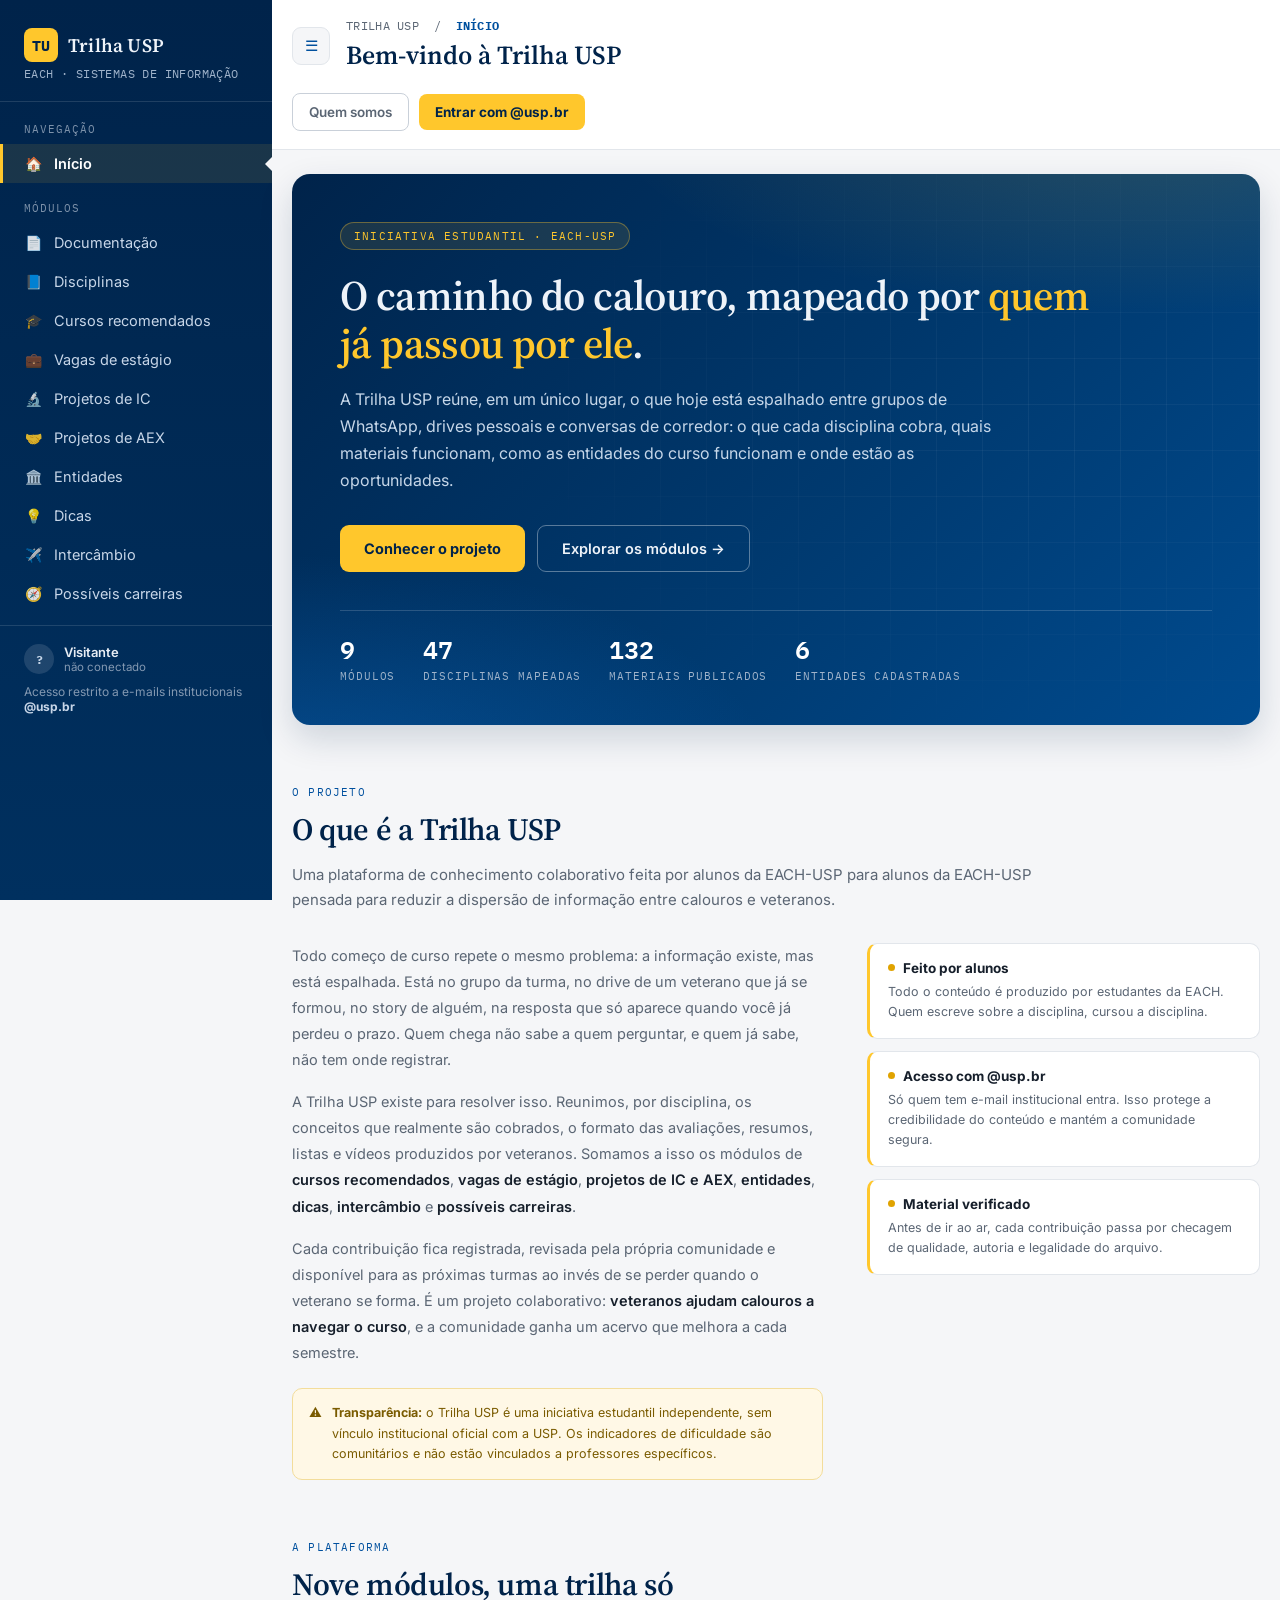
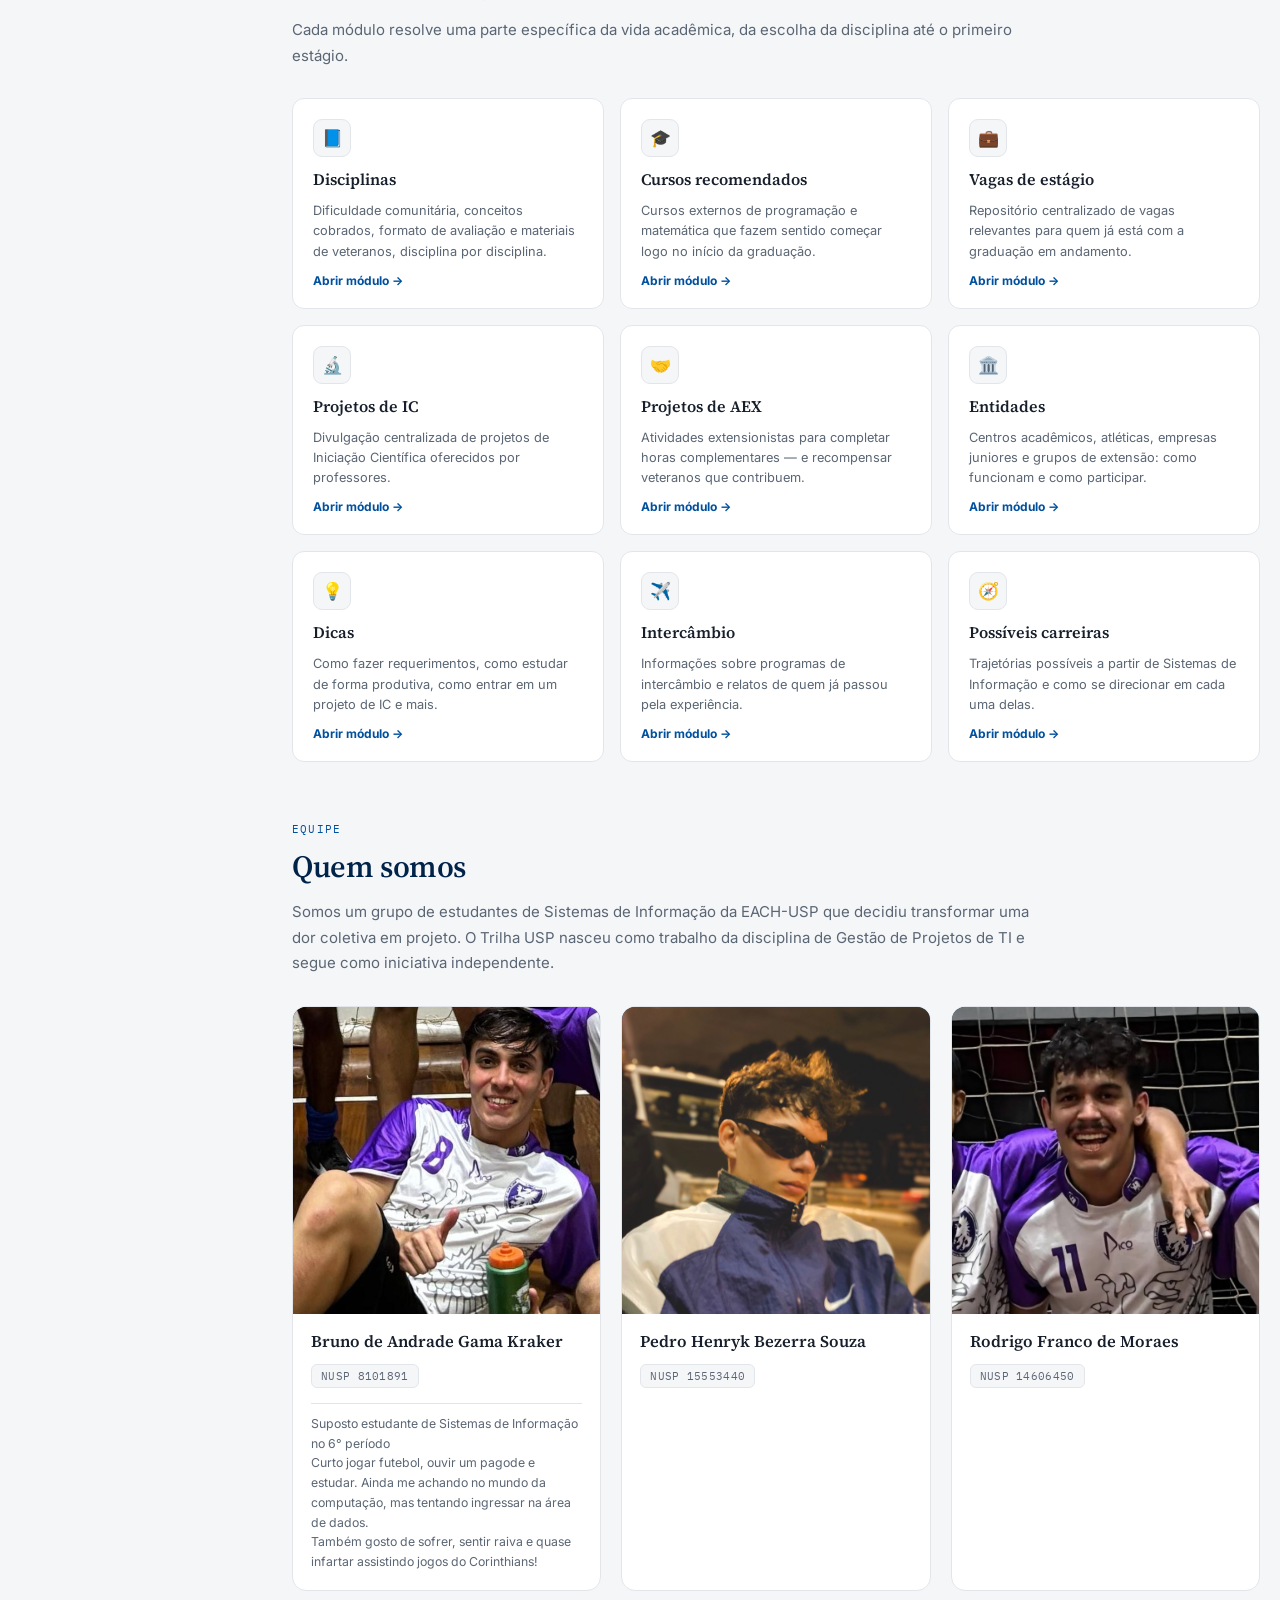
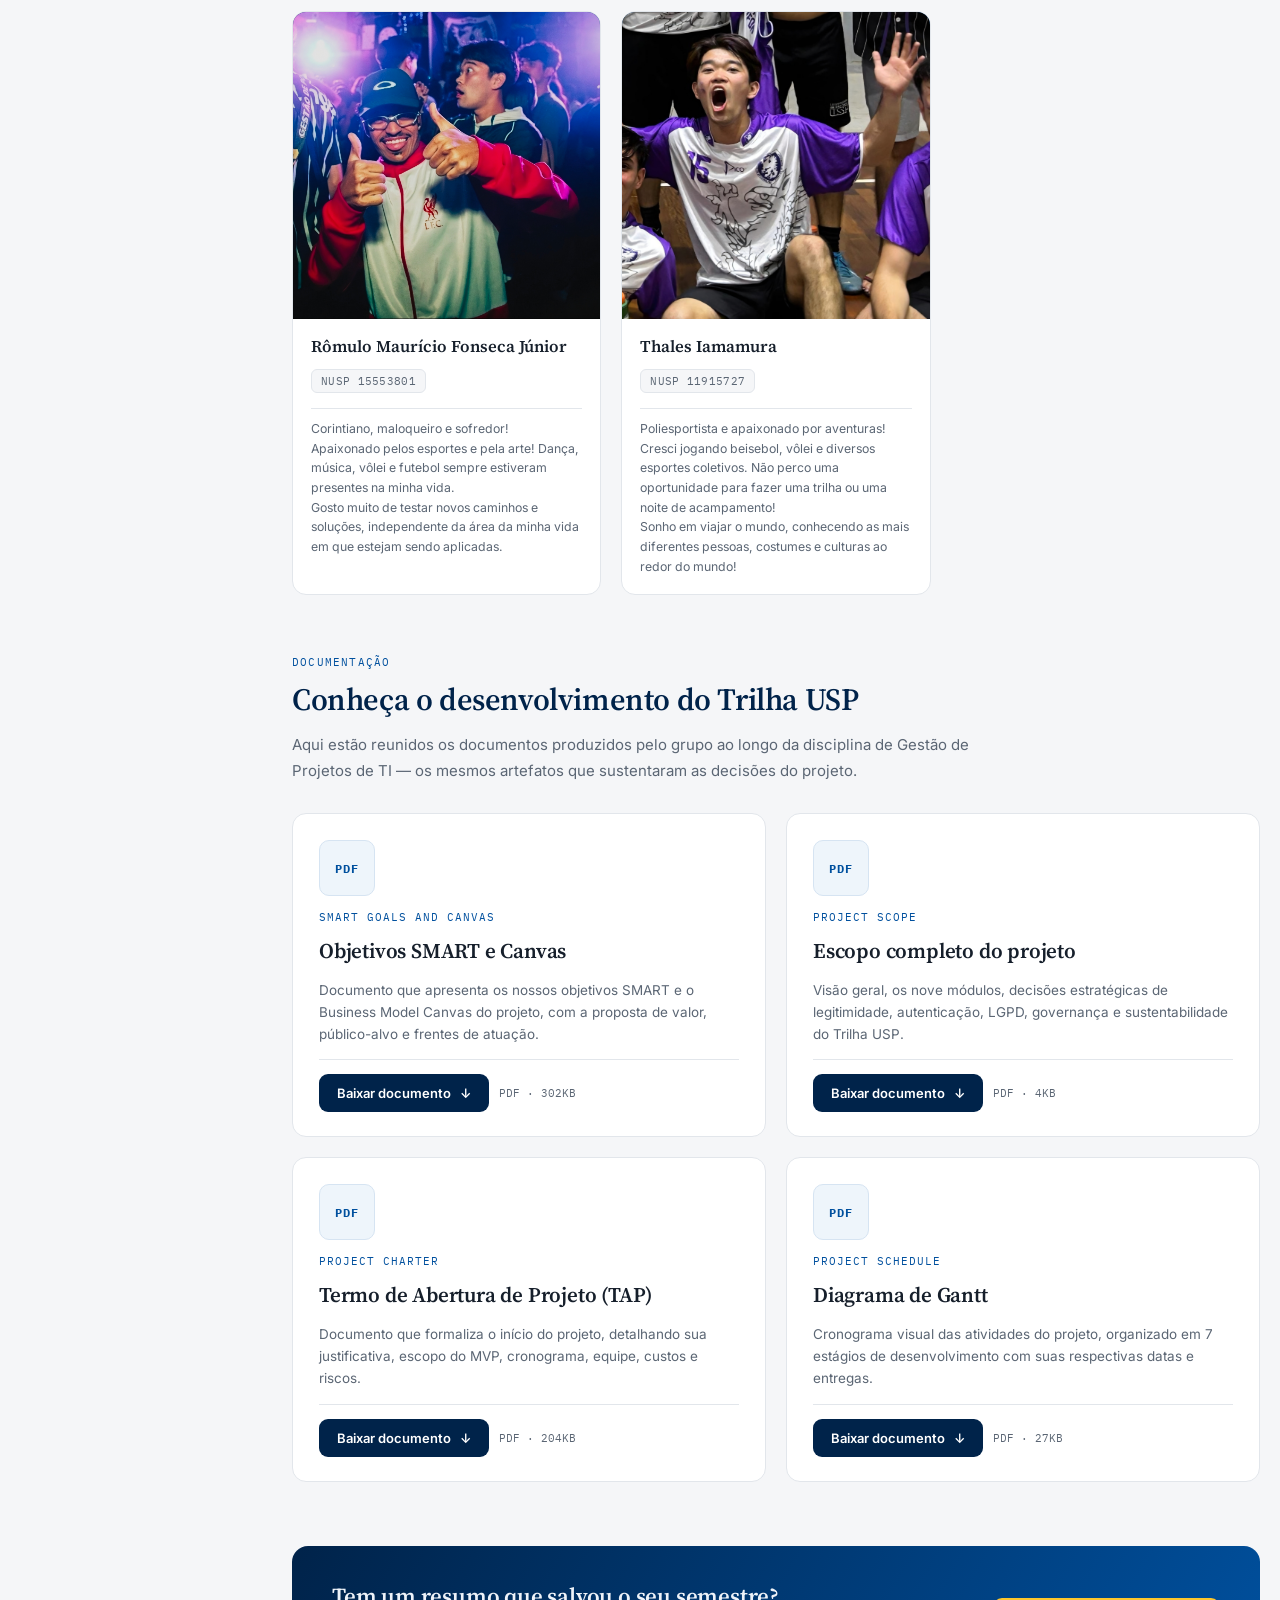
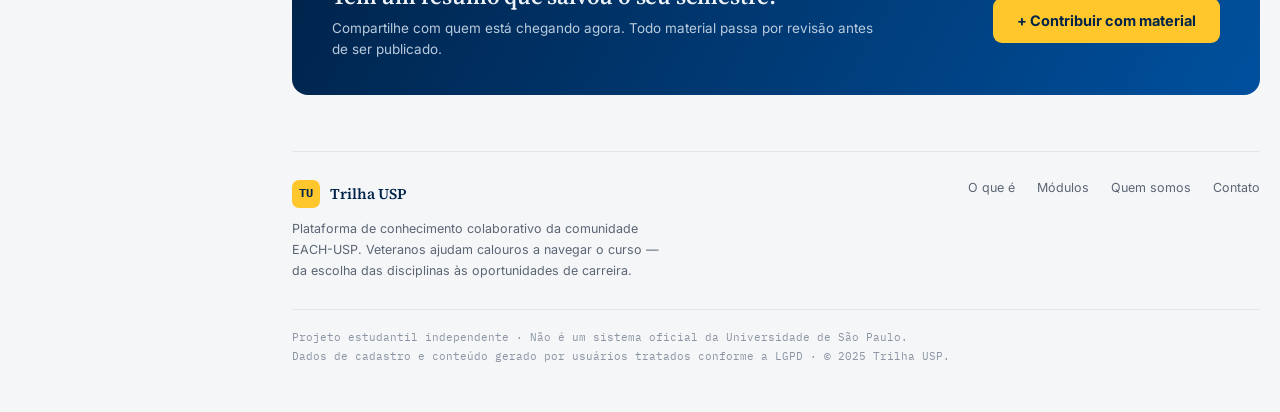
==== index.html @ 1023c1b7 "feat: adicionei minha bio (Bruno Kraker) no index.html" ====
<!DOCTYPE html>
<html lang="pt-BR">
<head>
<meta charset="UTF-8">
<meta name="viewport" content="width=device-width, initial-scale=1.0">
<title>Trilha USP — Início</title>
<link rel="preconnect" href="https://fonts.googleapis.com">
<link href="https://fonts.googleapis.com/css2?family=Source+Serif+4:opsz,wght@8..60,500;8..60,600;8..60,700&family=Inter:wght@400;500;600;700&family=IBM+Plex+Mono:wght@500;600&display=swap" rel="stylesheet">
<style>
  :root{
    --usp-blue-900:#00234a;
    --usp-blue-800:#00305f;
    --usp-blue-700:#00509e;
    --usp-blue-600:#0a6bc4;
    --usp-gold:#ffc72c;
    --usp-gold-deep:#e0a300;
    --paper:#f5f6f8;
    --card:#ffffff;
    --ink:#161f2b;
    --ink-soft:#5b6674;
    --line:#e2e6eb;
    --line-strong:#c9d0d9;
    --green:#1c8a5c;
    --red:#c14545;
  }
  *{box-sizing:border-box;}
  html{scroll-behavior:smooth;}
  html,body{margin:0;padding:0;}
  body{
    background:var(--paper);
    color:var(--ink);
    font-family:'Inter',sans-serif;
    display:flex;
    min-height:100vh;
    overflow-x: hidden;
  }
  a{color:inherit;text-decoration:none;}

  /* ---------- SIDEBAR ---------- */
  .sidebar{
    width:272px;
    flex-shrink:0;
    background:linear-gradient(180deg,var(--usp-blue-900) 0%, var(--usp-blue-800) 100%);
    color:#eef3f9;
    display:flex;
    flex-direction:column;
    position:sticky;
    top:0;
    height:100vh;
    transition: margin-left .3s cubic-bezier(.4,0,.2,1);
  }
  .sidebar-brand{
    padding:28px 24px 20px;
    border-bottom:1px solid rgba(255,255,255,0.12);
  }
  .sidebar-brand .mark{display:flex;align-items:center;gap:10px;}
  .sidebar-brand .mark-icon{
    width:34px;height:34px;border-radius:8px;
    background:var(--usp-gold);color:var(--usp-blue-900);
    display:flex;align-items:center;justify-content:center;
    font-family:'IBM Plex Mono',monospace;font-weight:700;font-size:15px;
  }
  .sidebar-brand h1{
    font-family:'Source Serif 4',serif;font-size:19px;font-weight:600;margin:0;letter-spacing:0.2px;
  }
  .sidebar-brand p{
    margin:4px 0 0;font-size:11.5px;color:#9fb3ca;
    font-family:'IBM Plex Mono',monospace;letter-spacing:0.4px;text-transform:uppercase;
  }
  .nav-group-label{
    font-family:'IBM Plex Mono',monospace;font-size:10.5px;letter-spacing:1px;
    text-transform:uppercase;color:#7d92aa;padding:20px 24px 8px;
  }
  nav.modules{padding-bottom:12px;}
  .nav-item{
    position:relative;display:flex;align-items:center;gap:12px;
    padding:11px 24px 11px 21px;font-size:14.5px;color:#c7d6e8;
    border-left:3px solid transparent;cursor:pointer;
    transition:background .15s ease, color .15s ease;
  }
  .nav-item:hover{background:rgba(255,255,255,0.06);color:#ffffff;}
  .nav-item .ic{width:18px;text-align:center;font-size:14px;opacity:0.85;}
  .nav-item.active{
    background:rgba(255,199,44,0.10);color:#ffffff;
    border-left:3px solid var(--usp-gold);font-weight:600;
  }
  .nav-item.active .ic{opacity:1;color:var(--usp-gold);}
  .nav-item.active::after{
    content:"";position:absolute;right:0;top:50%;transform:translateY(-50%);
    width:0;height:0;border-top:7px solid transparent;border-bottom:7px solid transparent;
    border-right:7px solid var(--paper);
  }
  .sidebar-footer{
    margin-top:auto;padding:18px 24px 22px;border-top:1px solid rgba(255,255,255,0.12);
    font-size:12px;color:#8298b1;
  }
  .sidebar-footer .user{display:flex;align-items:center;gap:10px;margin-bottom:10px;}
  .sidebar-footer .avatar{
    width:30px;height:30px;border-radius:50%;background:rgba(255,255,255,0.12);color:#c7d6e8;
    display:flex;align-items:center;justify-content:center;font-size:12px;font-weight:700;
    font-family:'IBM Plex Mono',monospace;
  }
  .sidebar-footer .name{color:#e7edf4;font-size:13px;font-weight:600;}
  .sidebar-footer .role{color:#8298b1;font-size:11.5px;}

  /* --- COMPORTAMENTO DA SIDEBAR RECOLHIDA (Desktop) --- */
  body.sidebar-collapsed .sidebar {
    margin-left: -272px;
  }

  /* ---------- MAIN ---------- */
  main{flex:1;min-width:0;display:flex;flex-direction:column;}

  .topbar{
    display:flex;align-items:center;justify-content:space-between;gap:20px;
    padding:22px 40px;background:var(--card);border-bottom:1px solid var(--line);
  }
  .topbar-title {
    display: flex;
    align-items: center;
    gap: 16px;
    min-width: 0;
  }
  
  /* Botão de Toggle do Menu */
  .sidebar-toggle {
    width: 38px;
    height: 38px;
    flex-shrink: 0;
    display: flex;
    align-items: center;
    justify-content: center;
    background: var(--paper);
    border: 1px solid var(--line);
    border-radius: 9px;
    color: var(--usp-blue-700);
    font-size: 15px;
    line-height: 1;
    cursor: pointer;
    font-family: 'Inter', sans-serif;
    transition: background .15s ease, border-color .15s ease, transform .1s ease;
  }
  .sidebar-toggle:hover {
    background: #eef5fb;
    border-color: var(--usp-blue-600);
  }
  .sidebar-toggle:active {
    transform: scale(0.94);
  }

  .crumb{font-family:'IBM Plex Mono',monospace;font-size:11.5px;color:var(--ink-soft);letter-spacing:0.3px;}
  .crumb b{color:var(--usp-blue-700);}
  .topbar h2{
    font-family:'Source Serif 4',serif;font-size:26px;margin:4px 0 0;font-weight:600;color:var(--usp-blue-900);
  }
  .topbar-actions{display:flex;gap:10px;align-items:center;flex-shrink:0;}
  .btn-gold{
    background:var(--usp-gold);color:var(--usp-blue-900);border:none;font-weight:700;
    font-size:13.5px;padding:10px 16px;border-radius:8px;cursor:pointer;white-space:nowrap;
    font-family:'Inter',sans-serif;
  }
  .btn-gold:hover{background:var(--usp-gold-deep);}
  .btn-ghost{
    background:transparent;color:var(--ink-soft);border:1px solid var(--line-strong);
    font-size:13.5px;font-weight:600;padding:10px 16px;border-radius:8px;cursor:pointer;white-space:nowrap;
  }
  .btn-ghost:hover{border-color:var(--usp-blue-600);color:var(--usp-blue-700);}

  .page{padding:32px 40px 0;}

  /* ---------- HERO ---------- */
  .hero{
    position:relative;
    overflow:hidden;
    border-radius:18px;
    padding:48px 48px 42px;
    color:#eef3f9;
    background:
      radial-gradient(820px 320px at 90% -15%, rgba(255,199,44,0.18), transparent 70%),
      radial-gradient(680px 360px at 2% 115%, rgba(10,107,196,0.50), transparent 70%),
      linear-gradient(135deg, var(--usp-blue-900) 0%, #003a70 58%, #004b8f 100%);
    box-shadow:0 14px 34px rgba(0,35,74,0.16);
  }
  .hero::after{
    content:"";position:absolute;inset:0;pointer-events:none;
    background-image:
      linear-gradient(rgba(255,255,255,0.05) 1px, transparent 1px),
      linear-gradient(90deg, rgba(255,255,255,0.05) 1px, transparent 1px);
    background-size:46px 46px;
    -webkit-mask-image:radial-gradient(720px 420px at 78% 45%, #000, transparent 78%);
    mask-image:radial-gradient(720px 420px at 78% 45%, #000, transparent 78%);
  }
  .hero > *{position:relative;z-index:1;}

  .hero-eyebrow{
    display:inline-flex;align-items:center;gap:8px;
    font-family:'IBM Plex Mono',monospace;font-size:10.5px;letter-spacing:1.2px;text-transform:uppercase;
    color:var(--usp-gold);background:rgba(255,199,44,0.10);
    border:1px solid rgba(255,199,44,0.35);
    padding:6px 13px;border-radius:999px;margin-bottom:22px;
  }
  .hero h1{
    font-family:'Source Serif 4',serif;font-size:42px;line-height:1.14;font-weight:600;
    margin:0 0 18px;max-width:780px;letter-spacing:-0.6px;
  }
  .hero h1 em{font-style:normal;color:var(--usp-gold);}
  .hero .lead{
    font-size:16px;line-height:1.7;color:#c6d7e9;max-width:660px;margin:0 0 30px;
  }
  .hero-actions{display:flex;gap:12px;flex-wrap:wrap;margin-bottom:38px;}
  .btn-gold-lg{
    background:var(--usp-gold);color:var(--usp-blue-900);border:none;font-weight:700;
    font-size:14.5px;padding:14px 24px;border-radius:9px;cursor:pointer;
    font-family:'Inter',sans-serif;display:inline-flex;align-items:center;gap:8px;
  }
  .btn-gold-lg:hover{background:var(--usp-gold-deep);}
  .btn-ghost-light{
    background:transparent;color:#eef3f9;border:1px solid rgba(255,255,255,0.35);
    font-size:14.5px;font-weight:600;padding:14px 24px;border-radius:9px;cursor:pointer;
    font-family:'Inter',sans-serif;display:inline-flex;align-items:center;gap:8px;
  }
  .btn-ghost-light:hover{background:rgba(255,255,255,0.08);border-color:rgba(255,255,255,0.6);}

  .hero-stats{
    display:flex;gap:48px;flex-wrap:wrap;
    padding-top:26px;border-top:1px solid rgba(255,255,255,0.16);
  }
  .stat .num{
    font-family:'IBM Plex Mono',monospace;font-size:25px;font-weight:600;color:#fff;line-height:1;
  }
  .stat .lbl{
    font-family:'IBM Plex Mono',monospace;font-size:10.5px;letter-spacing:0.9px;text-transform:uppercase;
    color:#9fb3ca;margin-top:7px;
  }

  /* ---------- SEÇÕES ---------- */
  .landing-section{padding:60px 0 0;}
  .section-head{max-width:740px;margin-bottom:30px;}
  .section-head .eyebrow{
    font-family:'IBM Plex Mono',monospace;font-size:11px;letter-spacing:1.2px;text-transform:uppercase;
    color:var(--usp-blue-700);margin-bottom:12px;
  }
  .section-head h2{
    font-family:'Source Serif 4',serif;font-size:31px;font-weight:600;color:var(--usp-blue-900);
    margin:0 0 14px;letter-spacing:-0.4px;line-height:1.2;
  }
  .section-head p{font-size:15px;line-height:1.7;color:var(--ink-soft);margin:0;}

  /* --- O QUE É --- */
  .about-grid{
    display:grid;grid-template-columns:1.35fr 1fr;gap:44px;align-items:start;
  }
  .about-text p{
    font-size:14.5px;line-height:1.8;color:var(--ink-soft);margin:0 0 16px;
  }
  .about-text p strong{color:var(--ink);font-weight:600;}
  .note-box{
    display:flex;gap:10px;
    background:#fff8e6;border:1px solid #f3dd9b;border-radius:10px;
    padding:14px 16px;font-size:12.5px;line-height:1.65;color:#7a5b00;margin-top:22px;
  }
  .note-box .ni{flex-shrink:0;}

  .principles{display:flex;flex-direction:column;gap:12px;}
  .principle{
    background:var(--card);border:1px solid var(--line);border-left:3px solid var(--usp-gold);
    border-radius:10px;padding:16px 18px;
  }
  .principle h4{
    margin:0 0 6px;font-size:13.5px;font-weight:700;color:var(--ink);
    display:flex;align-items:center;gap:8px;
  }
  .principle h4 .dot{
    width:7px;height:7px;border-radius:50%;background:var(--usp-gold-deep);flex-shrink:0;
  }
  .principle p{margin:0;font-size:12.5px;line-height:1.6;color:var(--ink-soft);}

  /* --- MÓDULOS --- */
  .module-grid{display:grid;grid-template-columns:repeat(3,1fr);gap:16px;}
  .module-card{
    background:var(--card);border:1px solid var(--line);border-radius:12px;
    padding:20px;display:flex;flex-direction:column;gap:11px;
    transition:box-shadow .15s ease, transform .15s ease, border-color .15s ease;
  }
  .module-card:hover{
    box-shadow:0 8px 22px rgba(0,35,74,0.09);
    transform:translateY(-2px);
    border-color:var(--usp-blue-600);
  }
  .module-ic{
    width:38px;height:38px;border-radius:9px;background:var(--paper);
    border:1px solid var(--line);
    display:flex;align-items:center;justify-content:center;font-size:17px;
  }
  .module-card h4{
    margin:0;font-family:'Source Serif 4',serif;font-size:16px;font-weight:600;color:var(--ink);
  }
  .module-card p{margin:0;font-size:12.8px;line-height:1.58;color:var(--ink-soft);flex:1;}
  .module-card .go{font-size:12px;font-weight:700;color:var(--usp-blue-700);}

  /* --- QUEM SOMOS --- */
  .team-grid{display:grid;grid-template-columns:repeat(3,1fr);gap:20px;}
  .member{
    background:var(--card);border:1px solid var(--line);border-radius:14px;overflow:hidden;
    display:flex;flex-direction:column;
    transition:box-shadow .15s ease, transform .15s ease;
  }
  .member:hover{box-shadow:0 10px 26px rgba(0,35,74,0.10);transform:translateY(-2px);}
  .member-photo{
    position:relative;aspect-ratio:1 / 1;
    background:linear-gradient(150deg,var(--usp-blue-800) 0%, var(--usp-blue-600) 100%);
    display:flex;align-items:center;justify-content:center;
  }
  .member-photo .initials{
    font-family:'IBM Plex Mono',monospace;font-size:30px;font-weight:700;
    color:rgba(255,255,255,0.55);letter-spacing:3px;
  }
  .member-photo img{
    position:absolute;inset:0;width:100%;height:100%;object-fit:cover;
  }
  .member-info{padding:16px 18px 18px;display:flex;flex-direction:column;gap:5px;}
  .member-info h4{
    margin:0;font-family:'Source Serif 4',serif;font-size:16.5px;font-weight:600;color:var(--ink);
  }
  .member-bio{
    margin: 10px 0 0;
    font-size: 12.3px;
    line-height: 1.6;
    color: var(--ink-soft);
    border-top: 1px solid var(--line);
    padding-top: 10px;
  }
  .member-nusp{
    align-self:flex-start;margin-top:6px;
    font-family:'IBM Plex Mono',monospace;font-size:10.5px;letter-spacing:0.3px;
    color:var(--ink-soft);background:var(--paper);
    border:1px solid var(--line);padding:4px 9px;border-radius:6px;
  }
  .team-foot{
    margin-top:22px;font-size:12.5px;line-height:1.7;color:var(--ink-soft);
    background:var(--card);border:1px solid var(--line);border-radius:10px;padding:16px 18px;
  }
  .team-foot strong{color:var(--ink);}

  /* --- CTA FINAL --- */
  .cta-band{
    margin-top:64px;
    background:linear-gradient(120deg,var(--usp-blue-900) 0%, var(--usp-blue-700) 100%);
    border-radius:16px;padding:34px 40px;
    display:flex;align-items:center;justify-content:space-between;gap:26px;flex-wrap:wrap;
    color:#eef3f9;
  }
  .cta-band h3{
    font-family:'Source Serif 4',serif;font-size:23px;font-weight:600;margin:0 0 6px;letter-spacing:-0.2px;
  }
  .cta-band p{margin:0;font-size:13.5px;color:#b9cbdd;line-height:1.6;max-width:560px;}

  /* --- FOOTER --- */
  .site-footer{
    margin-top:56px;border-top:1px solid var(--line);
    padding:28px 0 46px;
    display:flex;justify-content:space-between;align-items:flex-start;gap:28px;flex-wrap:wrap;
    font-size:12.5px;color:var(--ink-soft);
  }
  .site-footer .f-brand{display:flex;align-items:center;gap:10px;margin-bottom:10px;}
  .site-footer .f-mark{
    width:28px;height:28px;border-radius:7px;background:var(--usp-gold);color:var(--usp-blue-900);
    display:flex;align-items:center;justify-content:center;
    font-family:'IBM Plex Mono',monospace;font-weight:700;font-size:12px;
  }
  .site-footer .f-name{font-family:'Source Serif 4',serif;font-size:15px;font-weight:600;color:var(--usp-blue-900);}
  .site-footer .f-col{max-width:380px;line-height:1.7;}
  .site-footer .f-links{display:flex;gap:22px;flex-wrap:wrap;}
  .site-footer .f-links a:hover{color:var(--usp-blue-700);}
  .site-footer .f-legal{
    width:100%;padding-top:18px;border-top:1px solid var(--line);
    font-family:'IBM Plex Mono',monospace;font-size:11px;color:#8b95a3;line-height:1.7;
  }

  /* ---------- RESPONSIVO ---------- */
  @media (max-width:1180px){
    .about-grid{grid-template-columns:1fr;gap:32px;}
    .module-grid{grid-template-columns:repeat(2,1fr);}
  }
  @media (max-width:980px){
    .hero{padding:38px 32px 34px;}
    .hero h1{font-size:34px;}
    .team-grid{grid-template-columns:repeat(2,1fr);}
  }
    .sidebar-footer{margin-top:0;}
    .page{padding:24px 20px 0;}
    .topbar{padding:18px 20px;flex-wrap:wrap;}
    .topbar-actions{width:100%;}
    .hero-stats{gap:28px;}

    /* No mobile a sidebar vira um bloco no topo, então escondemos por completo com display:none */
    body.sidebar-collapsed .sidebar {
      margin-left: 0;
      display: none;
    }
  /* ---------- SEÇÃO DOCUMENTAÇÃO ---------- */
.doc-grid{
  display:grid;
  grid-template-columns:repeat(2,1fr);
  gap:20px;
}

.doc-card{
  background:var(--card);
  border:1px solid var(--line);
  border-radius:14px;
  padding:26px 26px 24px;
  display:flex;
  flex-direction:column;
  gap:14px;
  transition:box-shadow .15s ease, transform .15s ease, border-color .15s ease;
}
.doc-card:hover{
  box-shadow:0 10px 26px rgba(0,35,74,0.10);
  transform:translateY(-2px);
  border-color:var(--usp-blue-600);
}

.doc-badge{
  align-self:flex-start;
  display:flex;align-items:center;justify-content:center;
  min-width:56px;height:56px;
  padding:0 12px;
  border-radius:10px;
  background:#eef5fb;
  border:1px solid #d6e4f2;
  color:var(--usp-blue-700);
  font-family:'IBM Plex Mono',monospace;
  font-size:12px;font-weight:700;letter-spacing:1px;
}

.doc-cat{
  font-family:'IBM Plex Mono',monospace;
  font-size:10.5px;letter-spacing:1px;text-transform:uppercase;
  color:var(--usp-blue-700);
}

.doc-card h3{
  font-family:'Source Serif 4',serif;
  font-size:21px;font-weight:600;color:var(--ink);
  margin:0;line-height:1.25;letter-spacing:-0.2px;
}

.doc-card p{
  margin:0;font-size:13.5px;line-height:1.65;color:var(--ink-soft);
  flex:1;
}

.doc-actions{
  display:flex;align-items:center;gap:10px;
  padding-top:14px;border-top:1px solid var(--line);
  flex-wrap:wrap;
}

.btn-download{
  display:inline-flex;align-items:center;gap:9px;
  background:var(--usp-blue-900);color:#fff;
  font-family:'Inter',sans-serif;font-size:13px;font-weight:600;
  padding:11px 18px;border-radius:9px;border:none;cursor:pointer;
  text-decoration:none;
  transition:background .15s ease;
}
.btn-download:hover{background:var(--usp-blue-700);}
.btn-download .arrow{
  display:inline-block;
  transition:transform .2s ease;
}
.btn-download:hover .arrow{transform:translateY(2px);}

.doc-meta{
  font-family:'IBM Plex Mono',monospace;
  font-size:10.5px;color:var(--ink-soft);
}
@media (max-width:820px){
    body{flex-direction:column;}
    
    /* FIX: Mantém a topbar fixa para o botão sempre estar acessível */
    .topbar{
      position: sticky;
      top: 0;
      z-index: 1000;
      padding:18px 20px;
      flex-wrap:wrap;
    }
    
    /* FIX: A sidebar vira um menu overlay que desce abaixo da topbar */
    .sidebar{
      width:100%;
      height: calc(100vh - 75px);
      position: fixed;
      top: 75px; 
      left: 0;
      z-index: 999;
      margin-left: 0; /* Anula a margem negativa do desktop */
      overflow-y: auto; /* Permite scroll no próprio menu */
    }
    
    .sidebar-footer{margin-top:auto;}
    .page{padding:24px 20px 0;}
    .topbar-actions{width:100%;}
    .hero-stats{gap:28px;}
    .doc-grid{grid-template-columns:1fr;}

    body.sidebar-collapsed .sidebar {
      margin-left: 0;
      display: none;
    }
  }

  @media (max-width:620px){
    .module-grid{grid-template-columns:1fr;}
    .team-grid{grid-template-columns:1fr;}
    
    .hero{padding:30px 22px 28px;}
    .hero h1{font-size:29px;}
    
    /* FIX: Botões do hero empilhados e com largura total */
    .hero-actions{
      flex-direction: column;
      width: 100%;
    }
    .hero-actions a {
      justify-content: center;
      width: 100%;
    }
    
    /* FIX: Status do hero param de esmagar e formam um grid 2x2 */
    .hero-stats{
      display: grid;
      grid-template-columns: 1fr 1fr;
      gap: 20px;
      width: 100%;
    }
    
    /* FIX: Botões do topo empilhados para não estourarem a tela de 360px */
    .topbar-actions {
      display: flex;
      flex-direction: column;
      gap: 12px;
    }
    .topbar-actions .btn-ghost, 
    .topbar-actions .btn-gold {
      width: 100%;
      text-align: center;
    }

    /* FIX: CTA (bloco azul) empilhado, centralizado */
    .cta-band{
      padding:26px 22px;
      flex-direction: column;
      text-align: center;
      align-items: stretch;
    }
    .cta-band button {
      width: 100%;
      justify-content: center;
    }
    
    .section-head h2{font-size:26px;}
    
    /* FIX: Links e informações do Footer empilhados para leitura fácil */
    .site-footer {
      flex-direction: column;
      gap: 28px;
    }
    .site-footer .f-links {
      flex-direction: column;
      gap: 14px;
    }
  }
</style>
</head>
<body>

  <!-- ================= SIDEBAR ================= -->
  <aside class="sidebar">
<div class="sidebar-brand">
      <a href="index.html" class="mark">
        <div class="mark-icon">TU</div>
        <div><h1>Trilha USP</h1></div>
      </a>
      <p>EACH · Sistemas de Informação</p>
    </div>

    <div class="nav-group-label">Navegação</div>
    <nav class="modules">
      <a class="nav-item active" href="index.html"><span class="ic">🏠</span> Início</a>
    </nav>

    <div class="nav-group-label" style="padding-top:6px;">Módulos</div>
    <nav class="modules">
      <a class="nav-item" href="#documentacao"><span class="ic">📄</span> Documentação</a>
      <a class="nav-item" href="trilha_usp_mockup_disciplinas.html"><span class="ic">📘</span> Disciplinas</a>
      <a class="nav-item" href="#"><span class="ic">🎓</span> Cursos recomendados</a>
      <a class="nav-item" href="#"><span class="ic">💼</span> Vagas de estágio</a>
      <a class="nav-item" href="#"><span class="ic">🔬</span> Projetos de IC</a>
      <a class="nav-item" href="#"><span class="ic">🤝</span> Projetos de AEX</a>
      <a class="nav-item" href="trilha_usp_mockup_entidades.html"><span class="ic">🏛️</span> Entidades</a>
      <a class="nav-item" href="#"><span class="ic">💡</span> Dicas</a>
      <a class="nav-item" href="#"><span class="ic">✈️</span> Intercâmbio</a>
      <a class="nav-item" href="#"><span class="ic">🧭</span> Possíveis carreiras</a>
    </nav>

    <div class="sidebar-footer">
      <div class="user">
        <div class="avatar">?</div>
        <div>
          <div class="name">Visitante</div>
          <div class="role">não conectado</div>
        </div>
      </div>
      Acesso restrito a e-mails institucionais <b style="color:#c7d6e8;">@usp.br</b>
    </div>
  </aside>

  <!-- ================= MAIN ================= -->
  <main>

<div class="topbar">
  <div class="topbar-title">
    <button class="sidebar-toggle" id="sidebarToggle" type="button"
            aria-label="Recolher menu lateral" aria-expanded="true">☰</button>
    <div>
    <div class="crumb"><a href="index.html">TRILHA USP</a> &nbsp;/&nbsp; <b>INÍCIO</b></div>
      <h2>Bem-vindo à Trilha USP</h2>
    </div>
  </div>
  <div class="topbar-actions">
    <a class="btn-ghost" href="#quem-somos">Quem somos</a>
    <button class="btn-gold">Entrar com @usp.br</button>
  </div>
</div>

    <div class="page">

      <!-- ---------- HERO ---------- -->
      <section class="hero">
        <div class="hero-eyebrow">Iniciativa estudantil · EACH-USP</div>
        <h1>O caminho do calouro, mapeado por <em>quem já passou por ele</em>.</h1>
        <p class="lead">
          A Trilha USP reúne, em um único lugar, o que hoje está espalhado entre grupos de WhatsApp,
          drives pessoais e conversas de corredor: o que cada disciplina cobra, quais materiais
          funcionam, como as entidades do curso funcionam e onde estão as oportunidades.
        </p>
        <div class="hero-actions">
          <a class="btn-gold-lg" href="#o-que-e">Conhecer o projeto</a>
          <a class="btn-ghost-light" href="trilha_usp_mockup_disciplinas.html">Explorar os módulos →</a>
        </div>
        <div class="hero-stats">
          <div class="stat"><div class="num">9</div><div class="lbl">Módulos</div></div>
          <div class="stat"><div class="num">47</div><div class="lbl">Disciplinas mapeadas</div></div>
          <div class="stat"><div class="num">132</div><div class="lbl">Materiais publicados</div></div>
          <div class="stat"><div class="num">6</div><div class="lbl">Entidades cadastradas</div></div>
        </div>
      </section>

      <!-- ---------- O QUE É ---------- -->
      <section class="landing-section" id="o-que-e">
        <div class="section-head">
          <div class="eyebrow">O projeto</div>
          <h2>O que é a Trilha USP</h2>
          <p>
            Uma plataforma de conhecimento colaborativo feita por alunos da EACH-USP para alunos
            da EACH-USP pensada para reduzir a dispersão de informação entre calouros e veteranos.
          </p>
        </div>

        <div class="about-grid">
          <div class="about-text">
            <p>
              Todo começo de curso repete o mesmo problema: a informação existe, mas está espalhada.
              Está no grupo da turma, no drive de um veterano que já se formou, no story de alguém,
              na resposta que só aparece quando você já perdeu o prazo. Quem chega não sabe a quem
              perguntar, e quem já sabe, não tem onde registrar.
            </p>
            <p>
              A Trilha USP existe para resolver isso. Reunimos, por disciplina, os conceitos que
              realmente são cobrados, o formato das avaliações, resumos, listas e vídeos produzidos
              por veteranos. Somamos a isso os módulos de <strong>cursos recomendados</strong>,
              <strong>vagas de estágio</strong>, <strong>projetos de IC e AEX</strong>,
              <strong>entidades</strong>, <strong>dicas</strong>, <strong>intercâmbio</strong> e
              <strong>possíveis carreiras</strong>.
            </p>
            <p>
              Cada contribuição fica registrada, revisada pela própria comunidade e disponível para as
              próximas turmas ao invés de se perder quando o veterano se forma. É um projeto
              colaborativo: <strong>veteranos ajudam calouros a navegar o curso</strong>, e a
              comunidade ganha um acervo que melhora a cada semestre.
            </p>

            <div class="note-box">
              <span class="ni">⚠</span>
              <span>
                <strong>Transparência:</strong> o Trilha USP é uma iniciativa estudantil independente,
                sem vínculo institucional oficial com a USP. Os indicadores de dificuldade são
                comunitários e não estão vinculados a professores específicos.
              </span>
            </div>
          </div>

          <div class="principles">
            <div class="principle">
              <h4><span class="dot"></span> Feito por alunos</h4>
              <p>Todo o conteúdo é produzido por estudantes da EACH. Quem escreve sobre a disciplina, cursou a disciplina.</p>
            </div>
            <div class="principle">
              <h4><span class="dot"></span> Acesso com @usp.br</h4>
              <p>Só quem tem e-mail institucional entra. Isso protege a credibilidade do conteúdo e mantém a comunidade segura.</p>
            </div>
            <div class="principle">
              <h4><span class="dot"></span> Material verificado</h4>
              <p>Antes de ir ao ar, cada contribuição passa por checagem de qualidade, autoria e legalidade do arquivo.</p>
            </div>
          </div>
        </div>
      </section>

      <!-- ---------- MÓDULOS ---------- -->
      <section class="landing-section" id="modulos">
        <div class="section-head">
          <div class="eyebrow">A plataforma</div>
          <h2>Nove módulos, uma trilha só</h2>
          <p>Cada módulo resolve uma parte específica da vida acadêmica, da escolha da disciplina até o primeiro estágio.</p>
        </div>

        <div class="module-grid">

          <a class="module-card" href="trilha_usp_mockup_disciplinas.html">
            <div class="module-ic">📘</div>
            <h4>Disciplinas</h4>
            <p>Dificuldade comunitária, conceitos cobrados, formato de avaliação e materiais de veteranos, disciplina por disciplina.</p>
            <span class="go">Abrir módulo →</span>
          </a>

          <a class="module-card" href="#">
            <div class="module-ic">🎓</div>
            <h4>Cursos recomendados</h4>
            <p>Cursos externos de programação e matemática que fazem sentido começar logo no início da graduação.</p>
            <span class="go">Abrir módulo →</span>
          </a>

          <a class="module-card" href="#">
            <div class="module-ic">💼</div>
            <h4>Vagas de estágio</h4>
            <p>Repositório centralizado de vagas relevantes para quem já está com a graduação em andamento.</p>
            <span class="go">Abrir módulo →</span>
          </a>

          <a class="module-card" href="#">
            <div class="module-ic">🔬</div>
            <h4>Projetos de IC</h4>
            <p>Divulgação centralizada de projetos de Iniciação Científica oferecidos por professores.</p>
            <span class="go">Abrir módulo →</span>
          </a>

          <a class="module-card" href="#">
            <div class="module-ic">🤝</div>
            <h4>Projetos de AEX</h4>
            <p>Atividades extensionistas para completar horas complementares — e recompensar veteranos que contribuem.</p>
            <span class="go">Abrir módulo →</span>
          </a>

          <a class="module-card" href="trilha_usp_mockup_entidades.html">
            <div class="module-ic">🏛️</div>
            <h4>Entidades</h4>
            <p>Centros acadêmicos, atléticas, empresas juniores e grupos de extensão: como funcionam e como participar.</p>
            <span class="go">Abrir módulo →</span>
          </a>

          <a class="module-card" href="#">
            <div class="module-ic">💡</div>
            <h4>Dicas</h4>
            <p>Como fazer requerimentos, como estudar de forma produtiva, como entrar em um projeto de IC e mais.</p>
            <span class="go">Abrir módulo →</span>
          </a>

          <a class="module-card" href="#">
            <div class="module-ic">✈️</div>
            <h4>Intercâmbio</h4>
            <p>Informações sobre programas de intercâmbio e relatos de quem já passou pela experiência.</p>
            <span class="go">Abrir módulo →</span>
          </a>

          <a class="module-card" href="#">
            <div class="module-ic">🧭</div>
            <h4>Possíveis carreiras</h4>
            <p>Trajetórias possíveis a partir de Sistemas de Informação e como se direcionar em cada uma delas.</p>
            <span class="go">Abrir módulo →</span>
          </a>

        </div>
      </section>

      <!-- ---------- QUEM SOMOS ---------- -->
      <section class="landing-section" id="quem-somos">
        <div class="section-head">
          <div class="eyebrow">Equipe</div>
          <h2>Quem somos</h2>
          <p>
            Somos um grupo de estudantes de Sistemas de Informação da EACH-USP que decidiu transformar
            uma dor coletiva em projeto. O Trilha USP nasceu como trabalho da disciplina de Gestão de
            Projetos de TI e segue como iniciativa independente.
          </p>
        </div>

        <div class="team-grid">

          <!-- Foto: substituir o src por img/equipe/bruno.jpg -->
          <div class="member">
            <div class="member-photo">
              <span class="initials">BR</span>
              <img src="img/equipe/Bruno.jpg" alt="Foto de Bruno"
                   loading="lazy" onerror="this.remove()">
            </div>
            <div class="member-info">
              <h4>Bruno de Andrade Gama Kraker</h4>
              <span class="member-nusp">NUSP 8101891</span>
              <p class="member-bio">Suposto estudante de Sistemas de Informação no 6° período<br>
              Curto jogar futebol, ouvir um pagode e estudar. Ainda me achando no mundo da computação, mas tentando ingressar na área de dados.<br>
              Também gosto de sofrer, sentir raiva e quase infartar assistindo jogos do Corinthians!</p>
            </div>
          </div>

          <!-- Foto: substituir o src por img/equipe/Pedro.jpg -->
          <div class="member">
            <div class="member-photo">
              <span class="initials">AT</span>
              <img src="img/equipe/Pedro.jpg" alt="Foto de Pedro"
                   loading="lazy" onerror="this.remove()">
            </div>
            <div class="member-info">
              <h4>Pedro Henryk Bezerra Souza</h4>
              <span class="member-nusp">NUSP 15553440</span>
            </div>
          </div>

          <!-- Foto: substituir o src por img/equipe/Rodrigo.jpg -->
          <div class="member">
            <div class="member-photo">
              <span class="initials">DM</span>
              <img src="img/equipe/Rodrigo.jpg" alt="Foto de Rodrigo"
                   loading="lazy" onerror="this.remove()">
            </div>
            <div class="member-info">
              <h4>Rodrigo Franco de Moraes</h4>
              <span class="member-nusp">NUSP 14606450</span>
            </div>
          </div>

          <!-- Foto: substituir o src por img/equipe/Romulo.jpg -->
          <div class="member">
            <div class="member-photo">
              <span class="initials">CS</span>
              <img src="img/equipe/Romulo.jpg" alt="Foto de Romulo"
                   loading="lazy" onerror="this.remove()">
            </div>
            <div class="member-info">
              <h4>Rômulo Maurício Fonseca Júnior</h4>
              <span class="member-nusp">NUSP 15553801</span>
              <p class="member-bio">Corintiano, maloqueiro e sofredor!<br>
              Apaixonado pelos esportes e pela arte! Dança, música, vôlei e futebol sempre estiveram presentes na minha vida.<br>
              Gosto muito de testar novos caminhos e soluções, independente da área da minha vida em que estejam sendo aplicadas.</p>
            </div>
          </div>

          <!-- Foto: substituir o src por img/equipe/Thales.jpg -->
          <div class="member">
            <div class="member-photo">
              <span class="initials">PL</span>
              <img src="img/equipe/Thales.jpg" alt="Foto de Thales"
                   loading="lazy" onerror="this.remove()">
            </div>
            <div class="member-info">
              <h4>Thales Iamamura</h4>
              <span class="member-nusp">NUSP 11915727</span>
              <p class="member-bio">Poliesportista e apaixonado por aventuras!<br>
              Cresci jogando beisebol, vôlei e diversos esportes coletivos. Não perco uma oportunidade para fazer uma trilha ou uma noite de acampamento!<br>
              Sonho em viajar o mundo, conhecendo as mais diferentes pessoas, costumes e culturas ao redor do mundo!</p>
            </div>
          </div>

        </div>

      </section>

      <!-- ---------- DOCUMENTAÇÃO ---------- -->
<section class="landing-section" id="documentacao">
  <div class="section-head">
    <div class="eyebrow">Documentação</div>
    <h2>Conheça o desenvolvimento do Trilha USP</h2>
    <p>
      Aqui estão reunidos os documentos produzidos pelo grupo ao longo da disciplina de
      Gestão de Projetos de TI — os mesmos artefatos que sustentaram as decisões do projeto.
    </p>
  </div>

  <div class="doc-grid">

    <div class="doc-card">
      <div class="doc-badge">PDF</div>
      <div class="doc-cat">Smart goals and canvas</div>
      <h3>Objetivos SMART e Canvas</h3>
      <p>
        Documento que apresenta os nossos objetivos SMART e o Business Model Canvas
        do projeto, com a proposta de valor, público-alvo e frentes de atuação.
      </p>
      <div class="doc-actions">
        <a class="btn-download" href="docs/SMART_TrilhaUSP.pdf" download>
          Baixar documento <span class="arrow">↓</span>
        </a>
        <span class="doc-meta">PDF · 302KB</span>
      </div>
    </div>

    <div class="doc-card">
      <div class="doc-badge">PDF</div>
      <div class="doc-cat">Project scope</div>
      <h3>Escopo completo do projeto</h3>
      <p>
        Visão geral, os nove módulos, decisões estratégicas de legitimidade, autenticação,
        LGPD, governança e sustentabilidade do Trilha USP.
      </p>
      <div class="doc-actions">
        <a class="btn-download" href="docs/canvas_trilha_usp.pdf" download>
          Baixar documento <span class="arrow">↓</span>
        </a>
        <span class="doc-meta">PDF · 4KB</span>
      </div>
    </div>

    <div class="doc-card">
      <div class="doc-badge">PDF</div>
      <div class="doc-cat">Project charter</div>
      <h3>Termo de Abertura de Projeto (TAP)</h3>
      <p>
        Documento que formaliza o início do projeto, detalhando sua justificativa, escopo do MVP, cronograma, equipe, custos e riscos.
      </p>
      <div class="doc-actions">
        <a class="btn-download" href="docs/TAP_Trilha_USP.pdf" download>
          Baixar documento <span class="arrow">↓</span>
        </a>
        <span class="doc-meta">PDF · 204KB</span>
      </div>
    </div>

    <div class="doc-card">
      <div class="doc-badge">PDF</div>
      <div class="doc-cat">Project schedule</div>
      <h3>Diagrama de Gantt</h3>
      <p>
        Cronograma visual das atividades do projeto, organizado em 7 estágios de desenvolvimento com suas respectivas datas e entregas.
      </p>
      <div class="doc-actions">
        <a class="btn-download" href="docs/Gantt_Trilha_USP.pdf" download>
          Baixar documento <span class="arrow">↓</span>
        </a>
        <span class="doc-meta">PDF · 27KB</span>
      </div>
    </div>

  </div>
</section>

      <!-- ---------- CTA FINAL ---------- -->
      <section class="cta-band">
        <div>
          <h3>Tem um resumo que salvou o seu semestre?</h3>
          <p>Compartilhe com quem está chegando agora. Todo material passa por revisão antes de ser publicado.</p>
        </div>
        <button class="btn-gold-lg">+ Contribuir com material</button>
      </section>

      <!-- ---------- FOOTER ---------- -->
      <footer class="site-footer">
        <div class="f-col">
          <div class="f-brand">
            <div class="f-mark">TU</div>
            <div class="f-name">Trilha USP</div>
          </div>
          Plataforma de conhecimento colaborativo da comunidade EACH-USP. Veteranos ajudam calouros
          a navegar o curso — da escolha das disciplinas às oportunidades de carreira.
        </div>

        <div class="f-links">
          <a href="#o-que-e">O que é</a>
          <a href="#modulos">Módulos</a>
          <a href="#quem-somos">Quem somos</a>
          <a href="#">Contato</a>
        </div>

        <div class="f-legal">
          Projeto estudantil independente · Não é um sistema oficial da Universidade de São Paulo.<br>
          Dados de cadastro e conteúdo gerado por usuários tratados conforme a LGPD · © 2025 Trilha USP.
        </div>
      </footer>

    </div>
  </main>
<script>
(function(){
  var body   = document.body;
  var toggle = document.getElementById('sidebarToggle');
  var KEY    = 'trilha-sidebar';

  // Estado inicial: preferência salva ou aberto
  if(localStorage.getItem(KEY) === 'collapsed'){
    body.classList.add('sidebar-collapsed');
  }
  // Primeira visita em tela pequena: começa recolhida
  else if(!localStorage.getItem(KEY) && window.innerWidth <= 820){
    body.classList.add('sidebar-collapsed');
  }

  function sync(){
    var collapsed = body.classList.contains('sidebar-collapsed');
    toggle.setAttribute('aria-expanded', String(!collapsed));
    toggle.setAttribute('aria-label', collapsed ? 'Expandir menu lateral' : 'Recolher menu lateral');
  }
  sync();

  toggle.addEventListener('click', function(){
    body.classList.toggle('sidebar-collapsed');
    localStorage.setItem(KEY, body.classList.contains('sidebar-collapsed') ? 'collapsed' : 'open');
    sync();
  });
})();
</script>
</body>
</html>
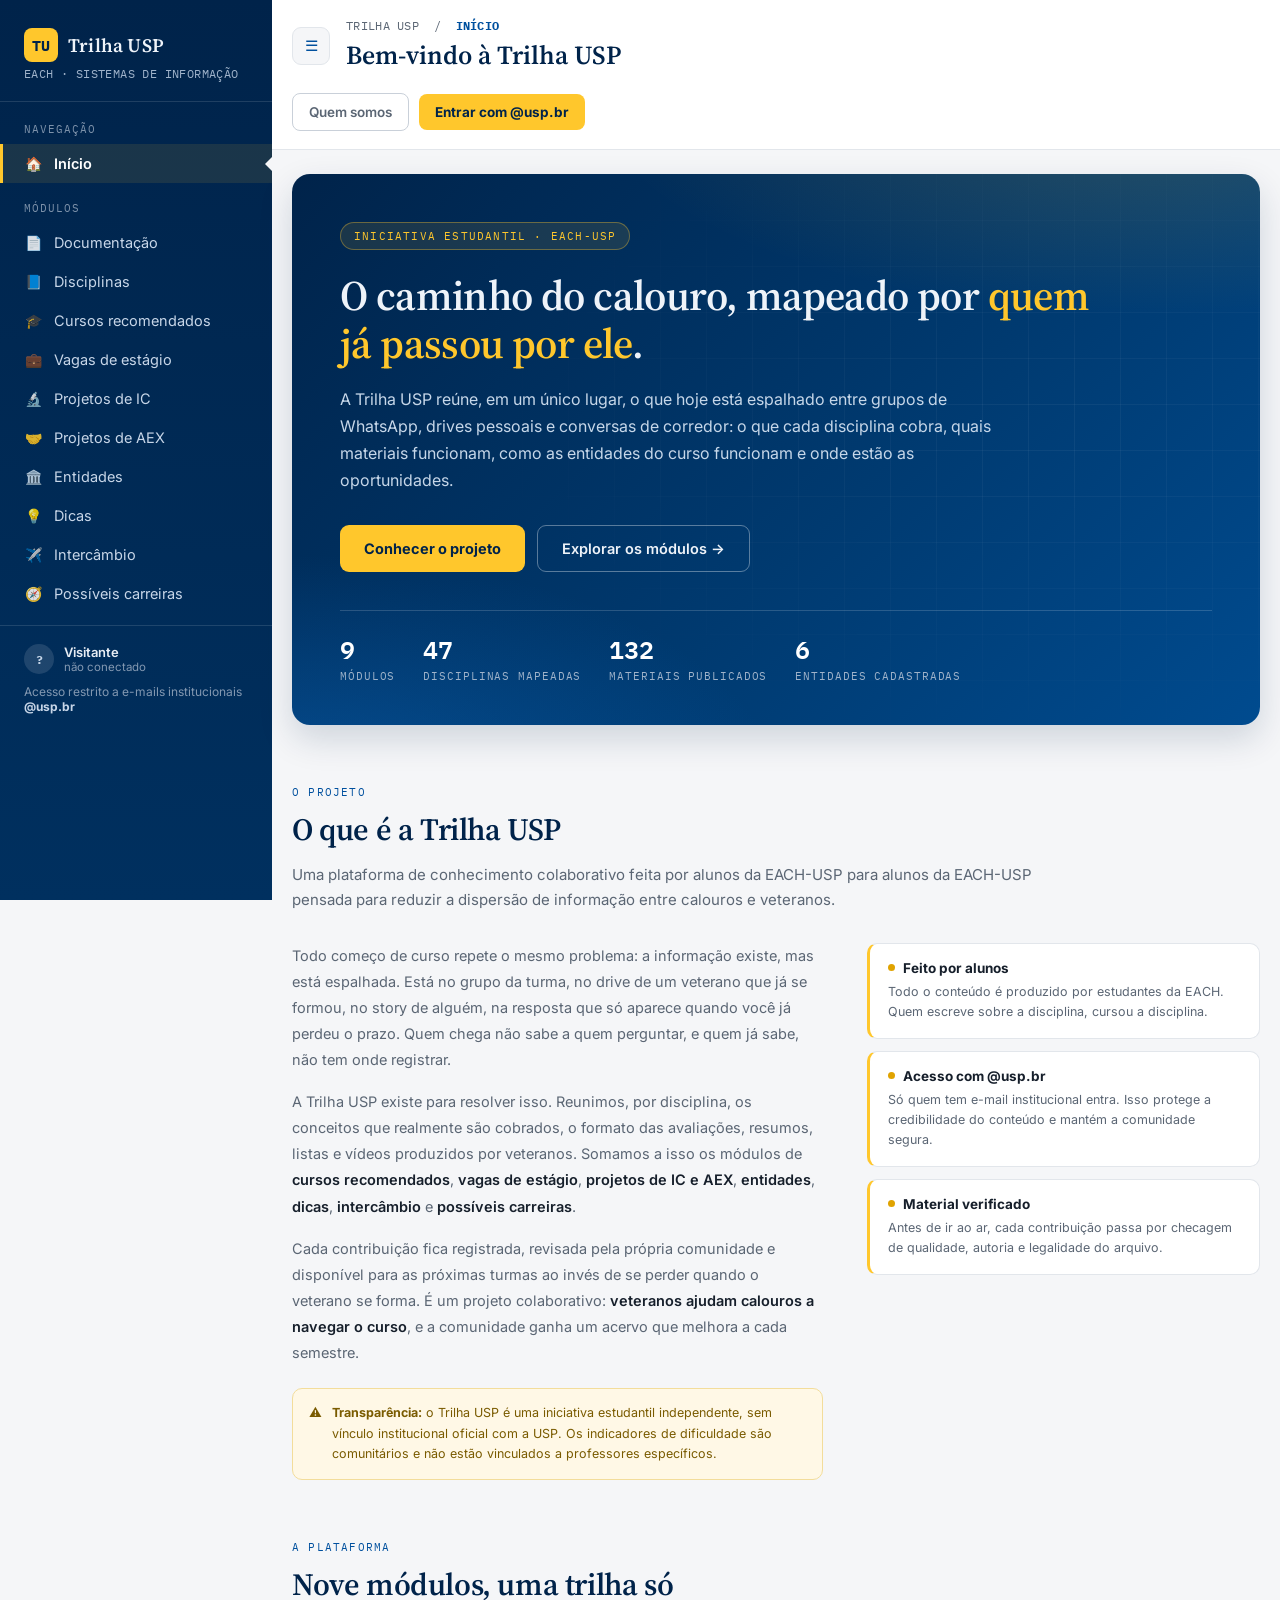
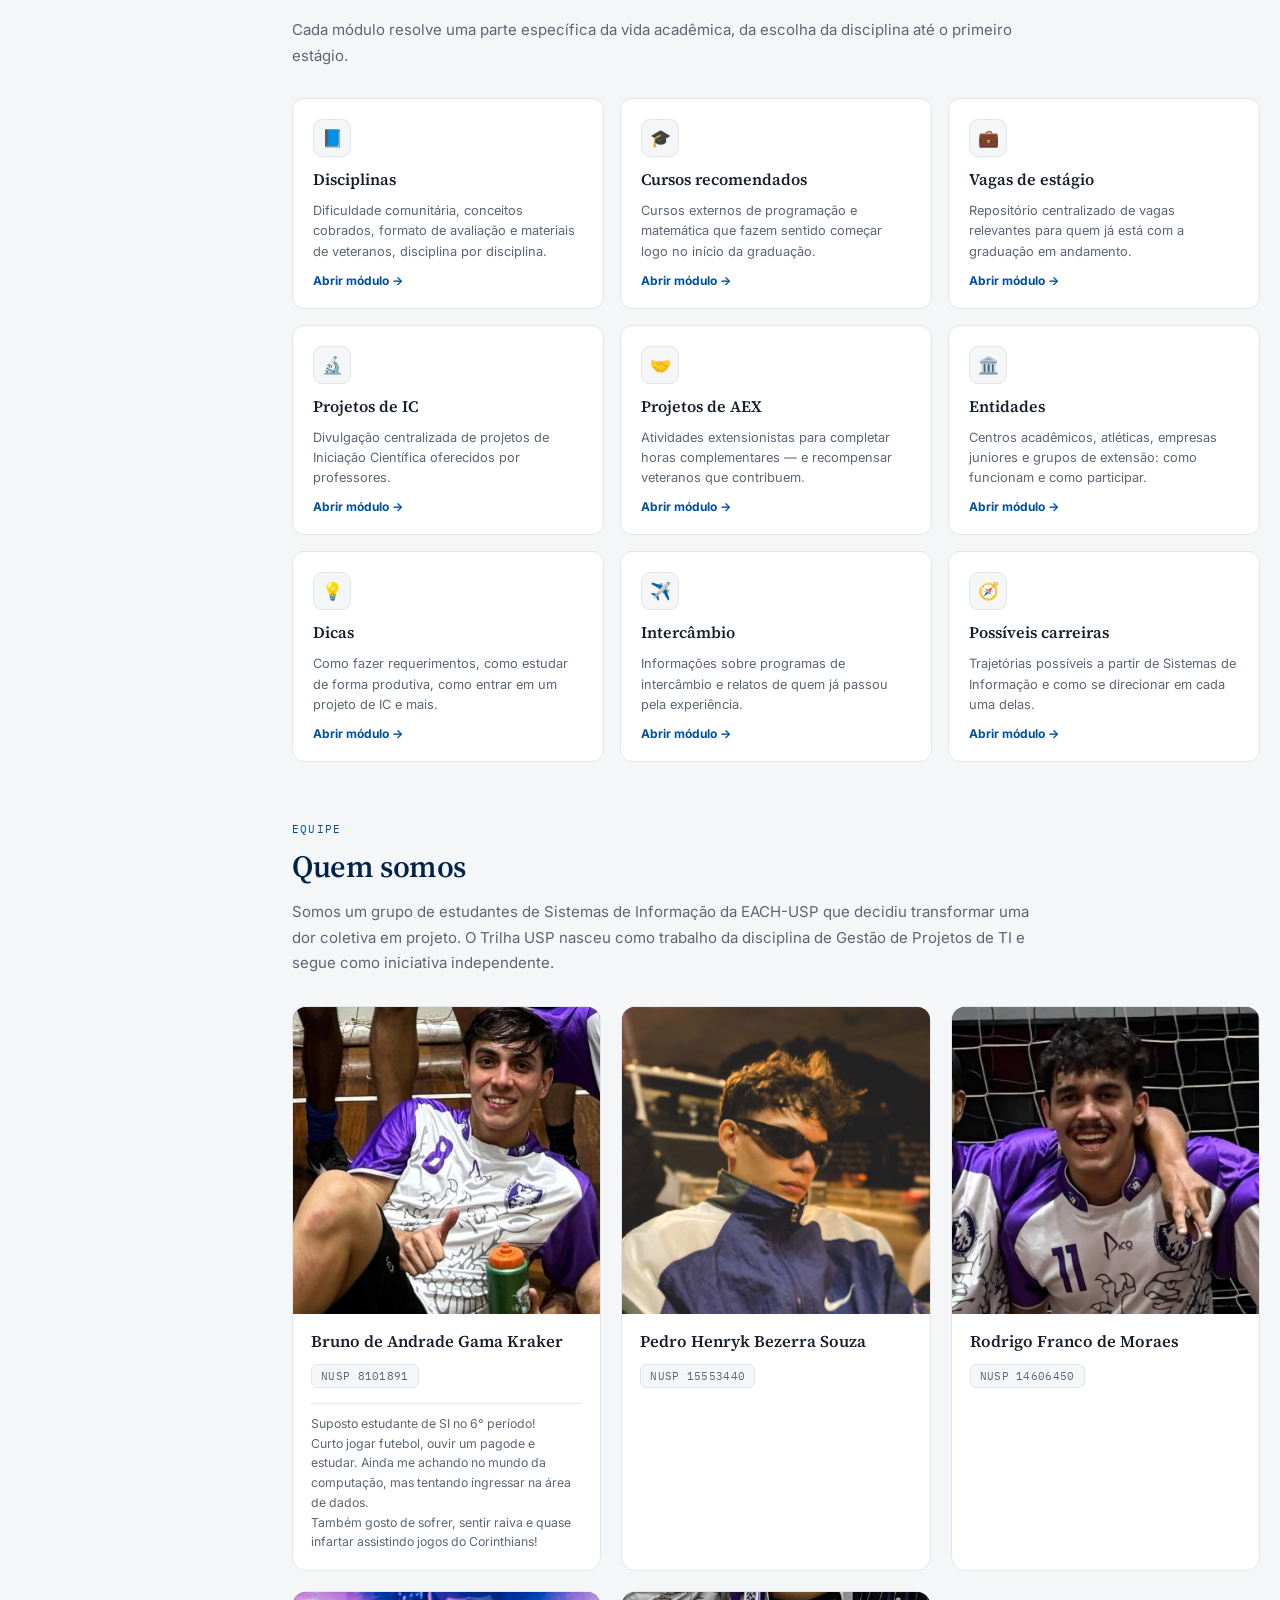
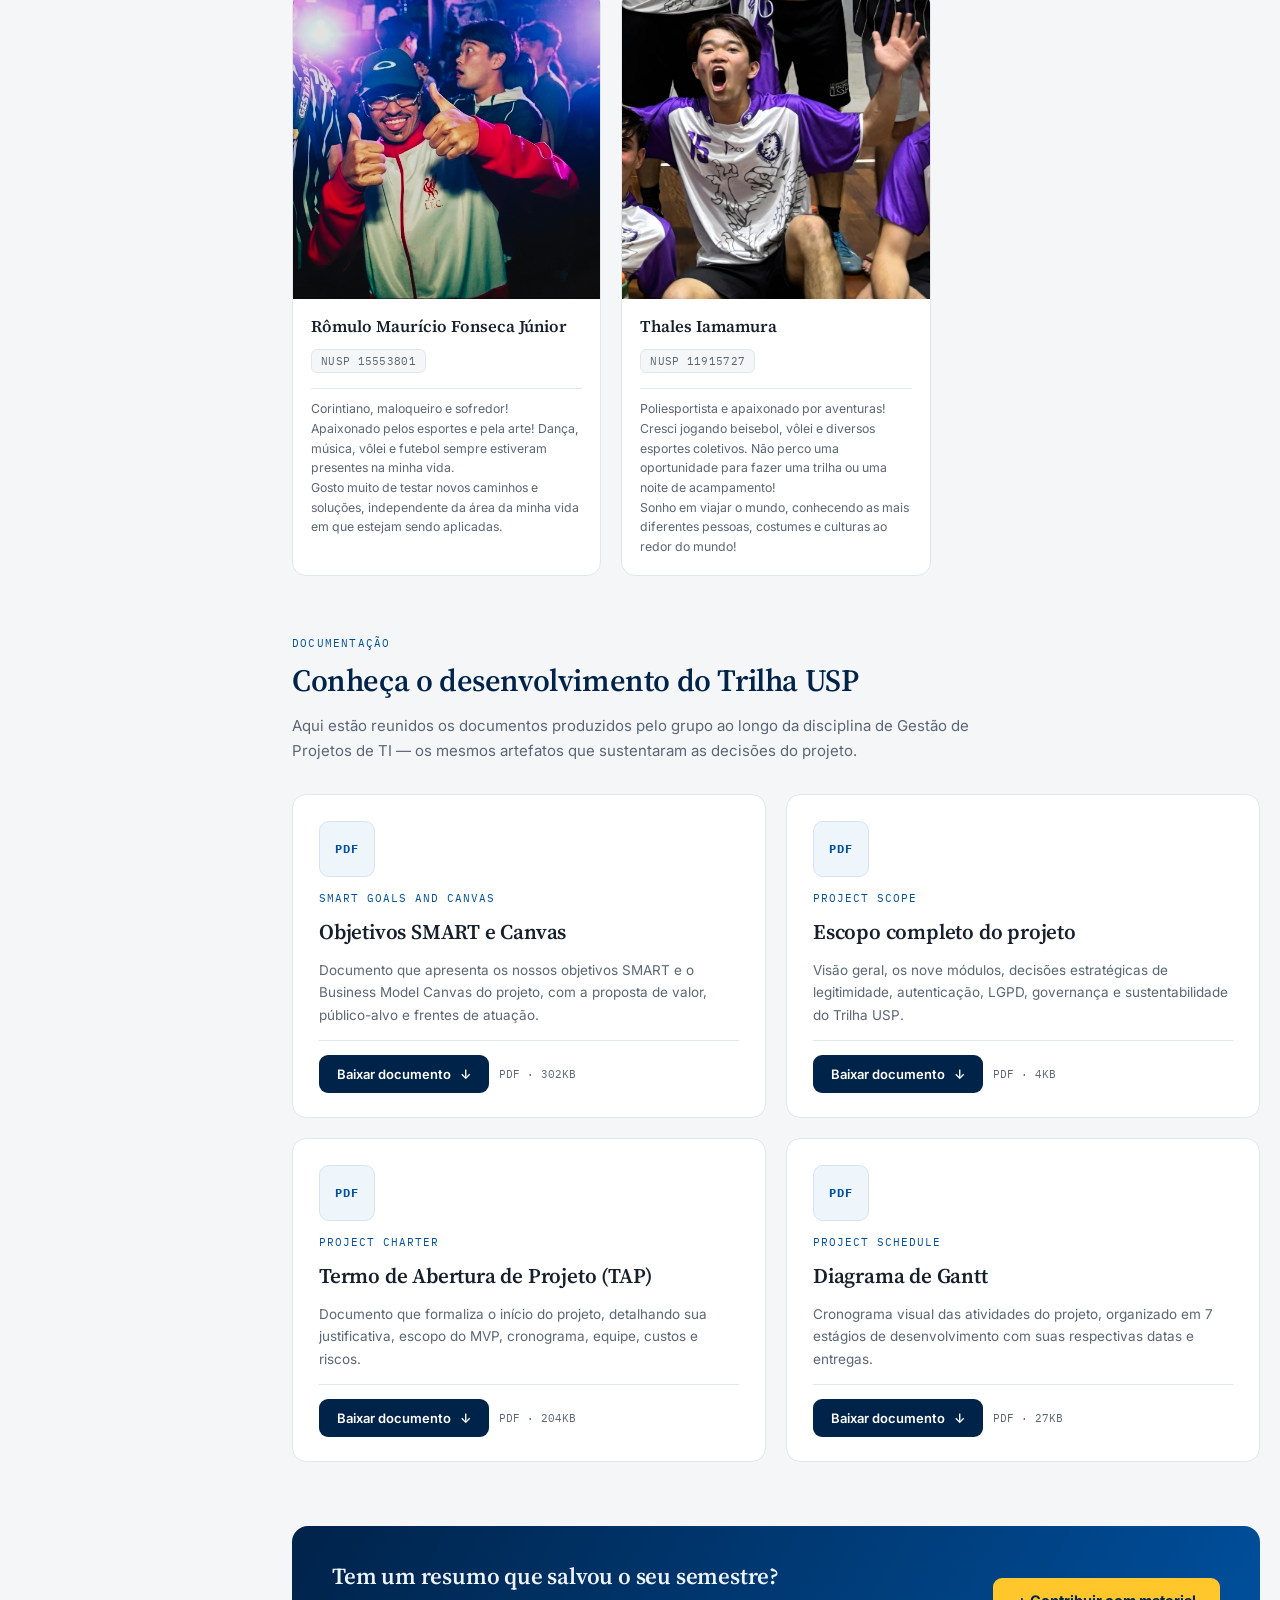
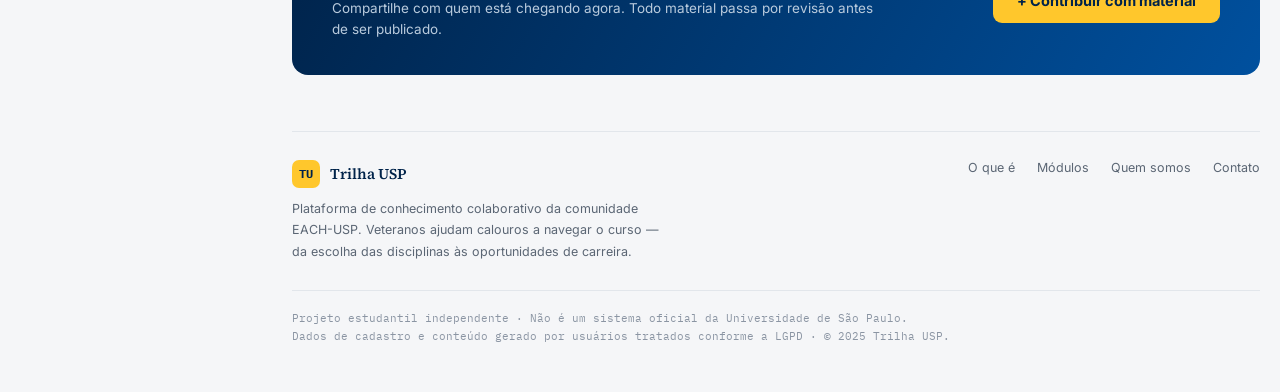
==== commit 38d69e83: "update: atualização do meu texto da bio" ====
--- a/index.html
+++ b/index.html
@@ -820,7 +820,7 @@
             <div class="member-info">
               <h4>Bruno de Andrade Gama Kraker</h4>
               <span class="member-nusp">NUSP 8101891</span>
-              <p class="member-bio">Suposto estudante de Sistemas de Informação no 6° período<br>
+              <p class="member-bio">Suposto estudante de SI no 6° período!<br>
               Curto jogar futebol, ouvir um pagode e estudar. Ainda me achando no mundo da computação, mas tentando ingressar na área de dados.<br>
               Também gosto de sofrer, sentir raiva e quase infartar assistindo jogos do Corinthians!</p>
             </div>
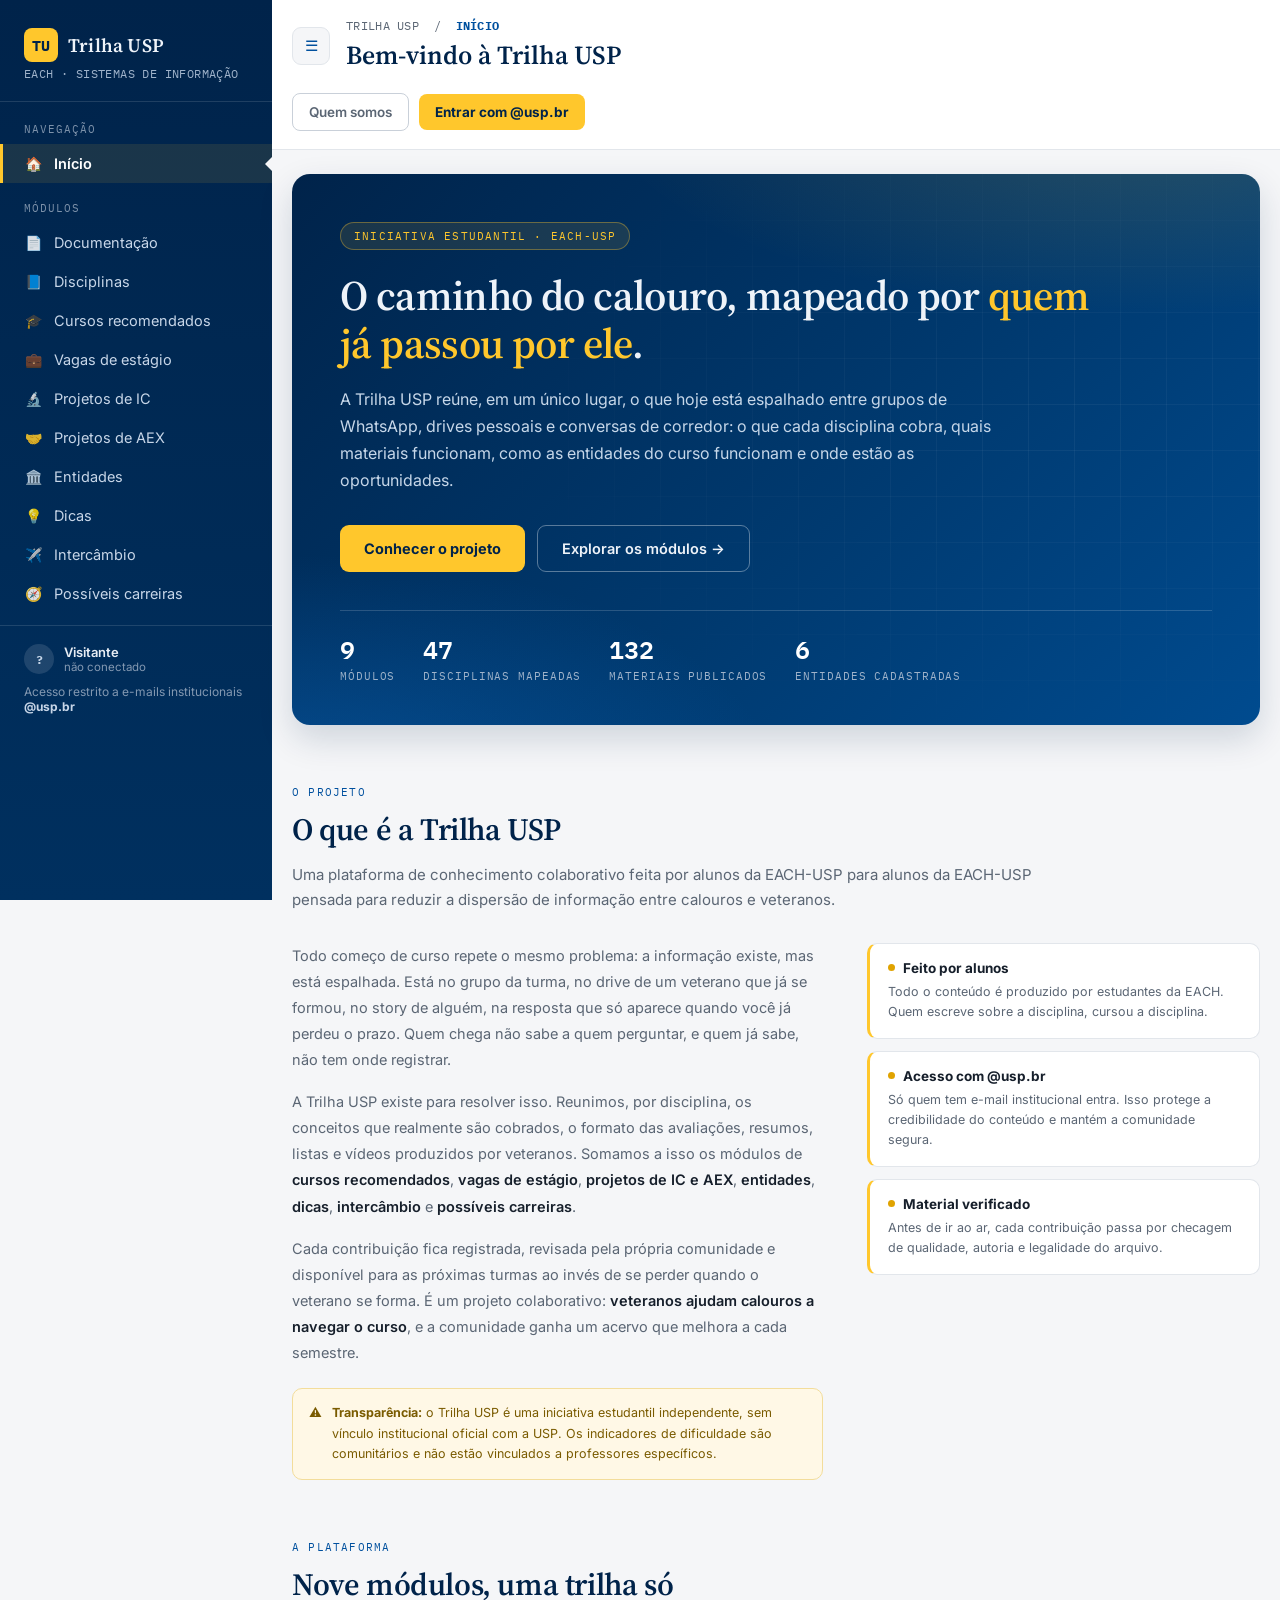
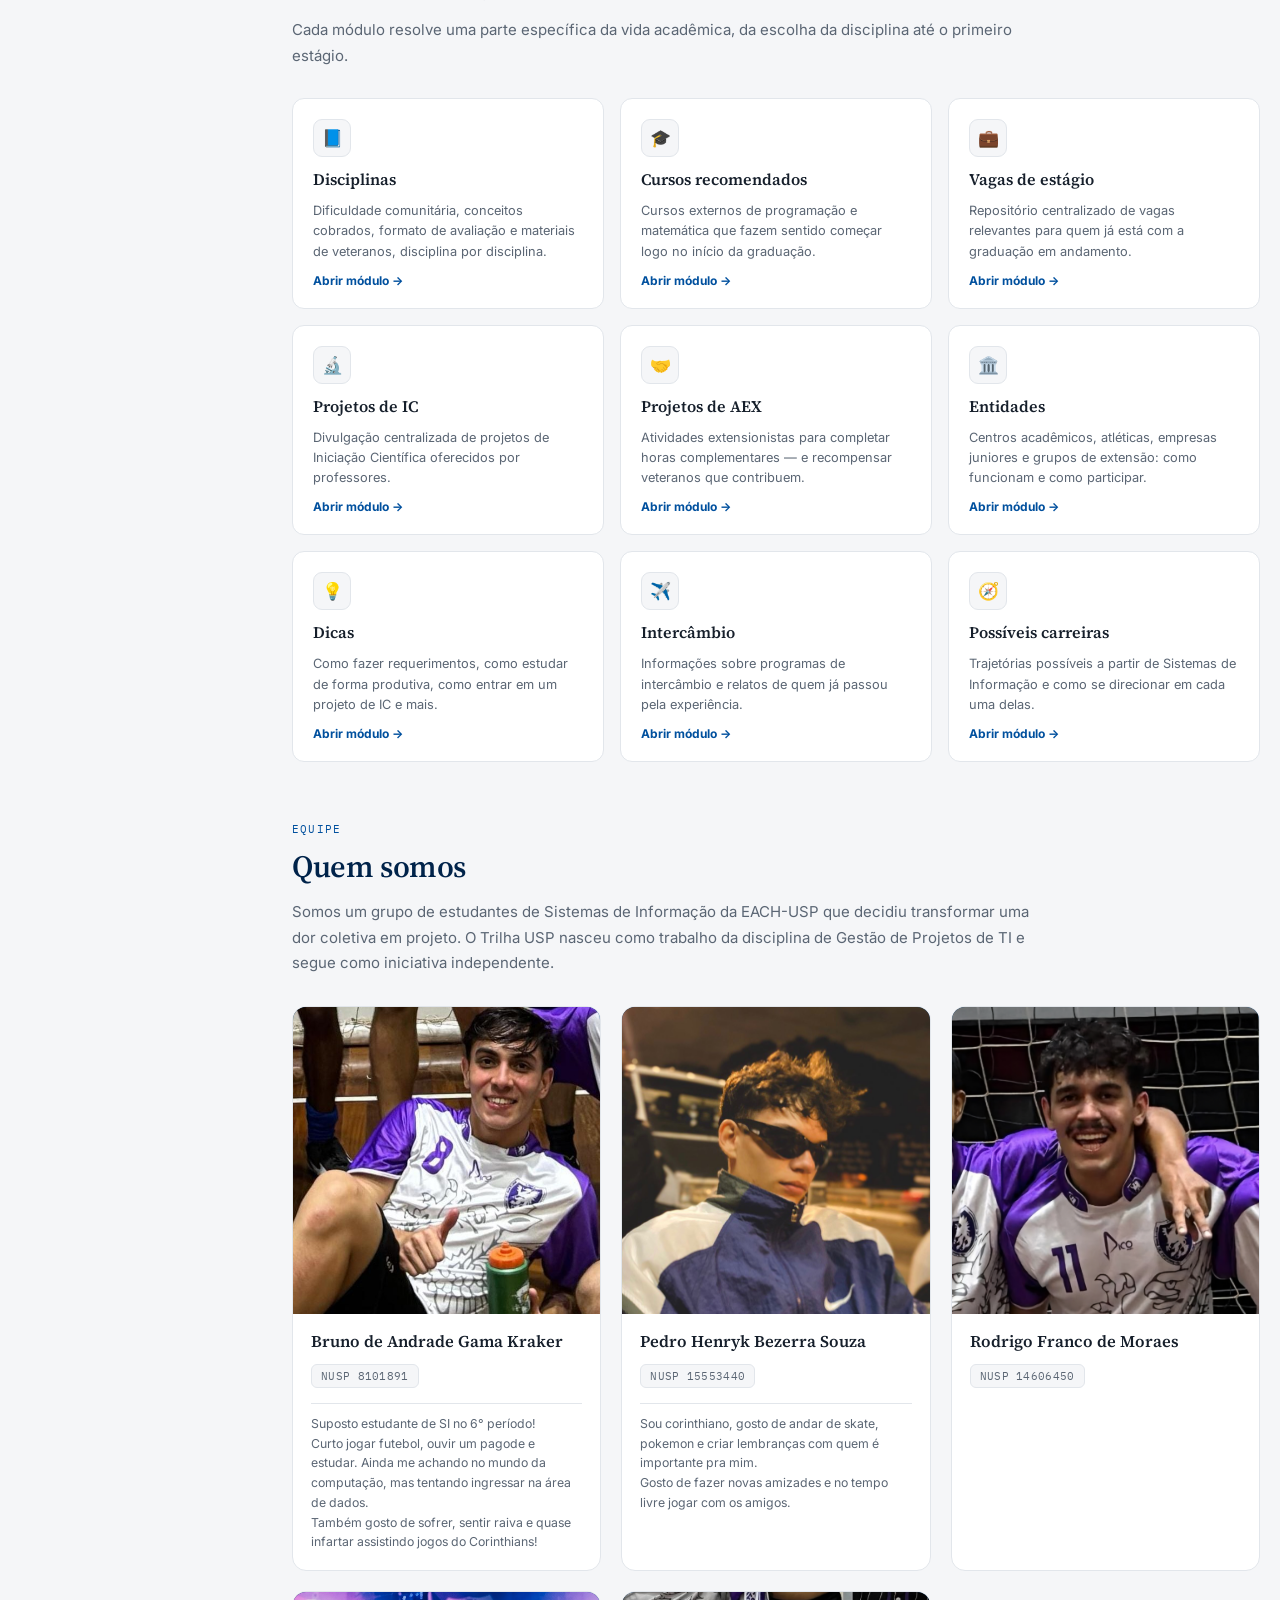
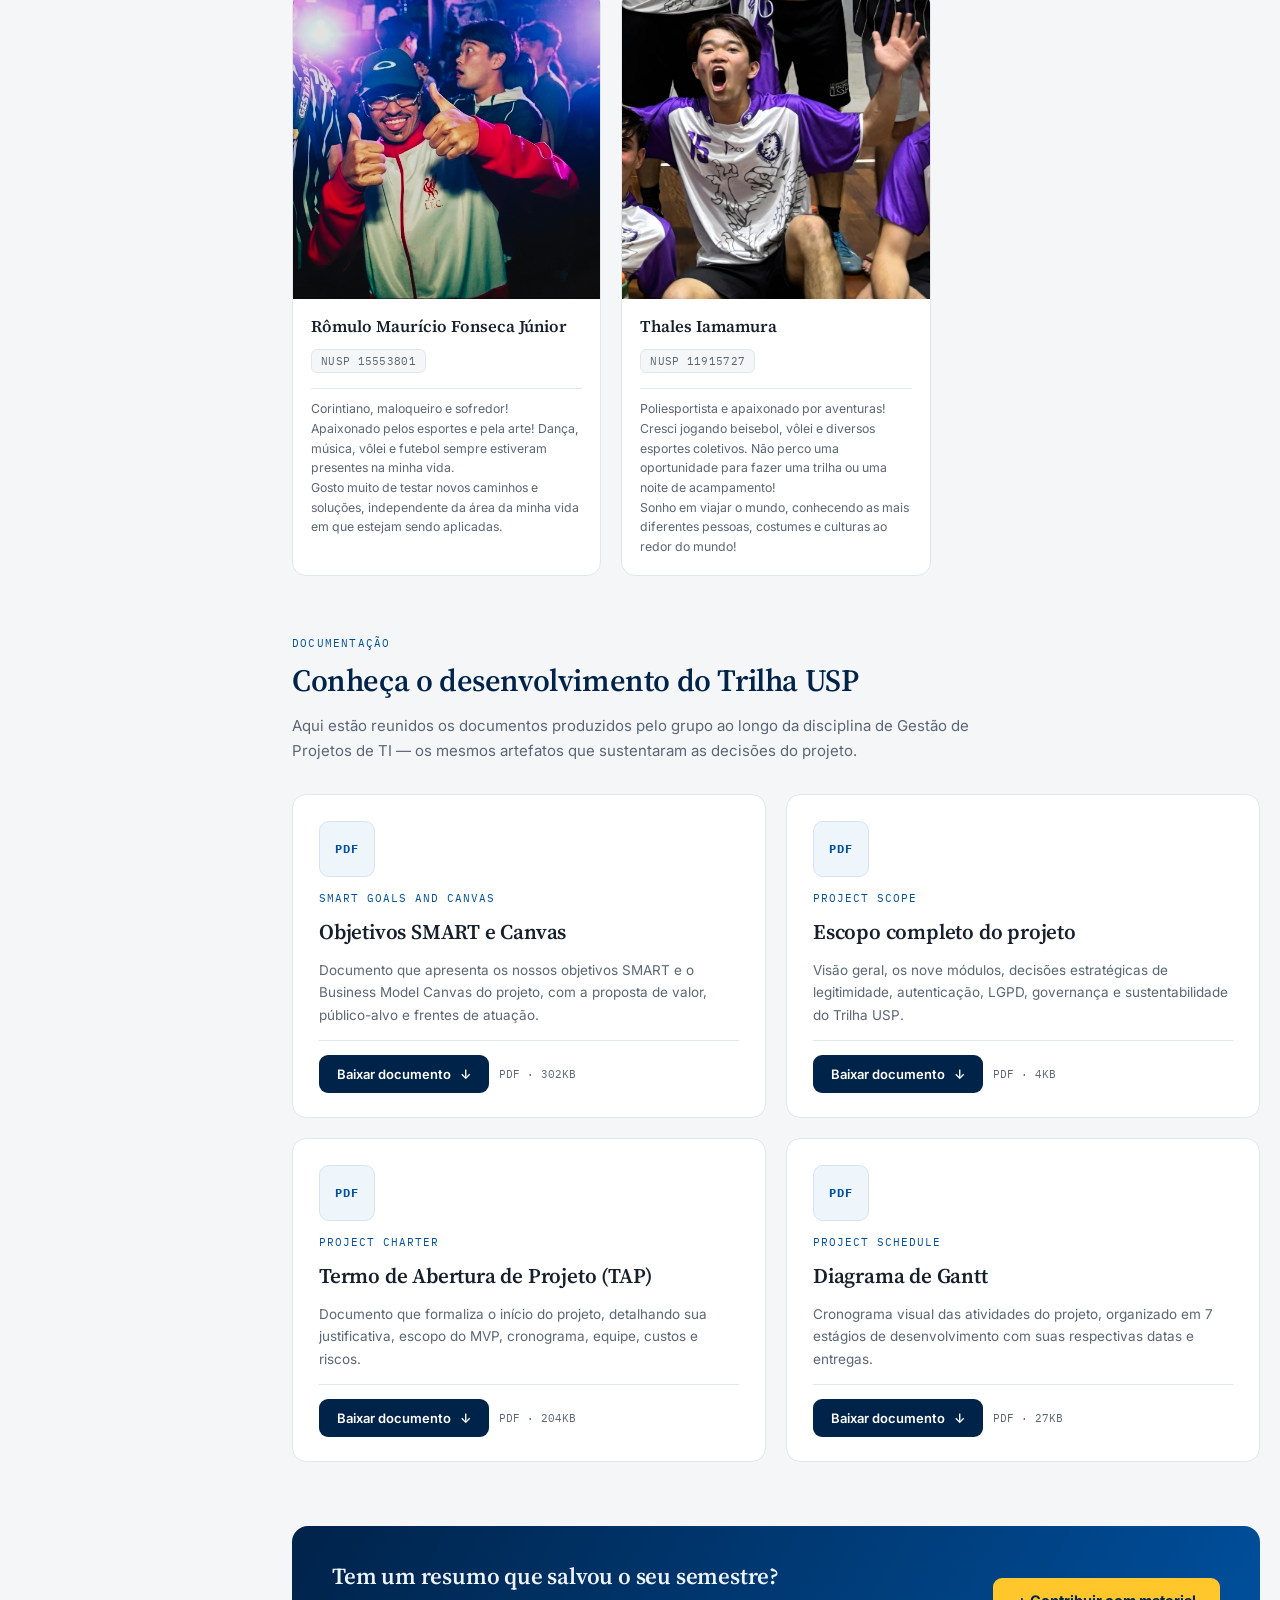
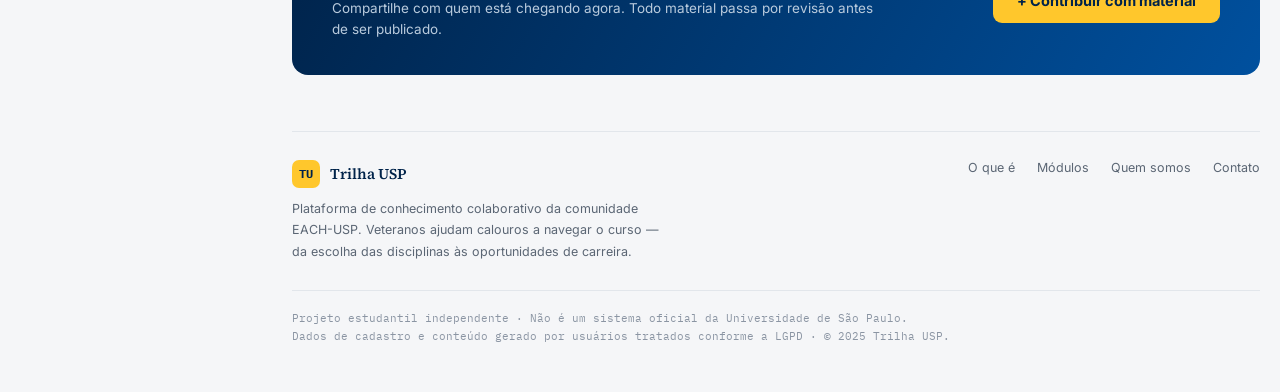
==== commit 1823e9fd: "Update.html bio chari" ====
--- a/index.html
+++ b/index.html
@@ -836,6 +836,8 @@
             <div class="member-info">
               <h4>Pedro Henryk Bezerra Souza</h4>
               <span class="member-nusp">NUSP 15553440</span>
+              <p class="member-bio"> Sou corinthiano, gosto de andar de skate, pokemon e criar lembranças com quem é importante pra mim. <br>
+                Gosto de fazer novas amizades e no tempo livre jogar com os amigos.</p>
             </div>
           </div>
 
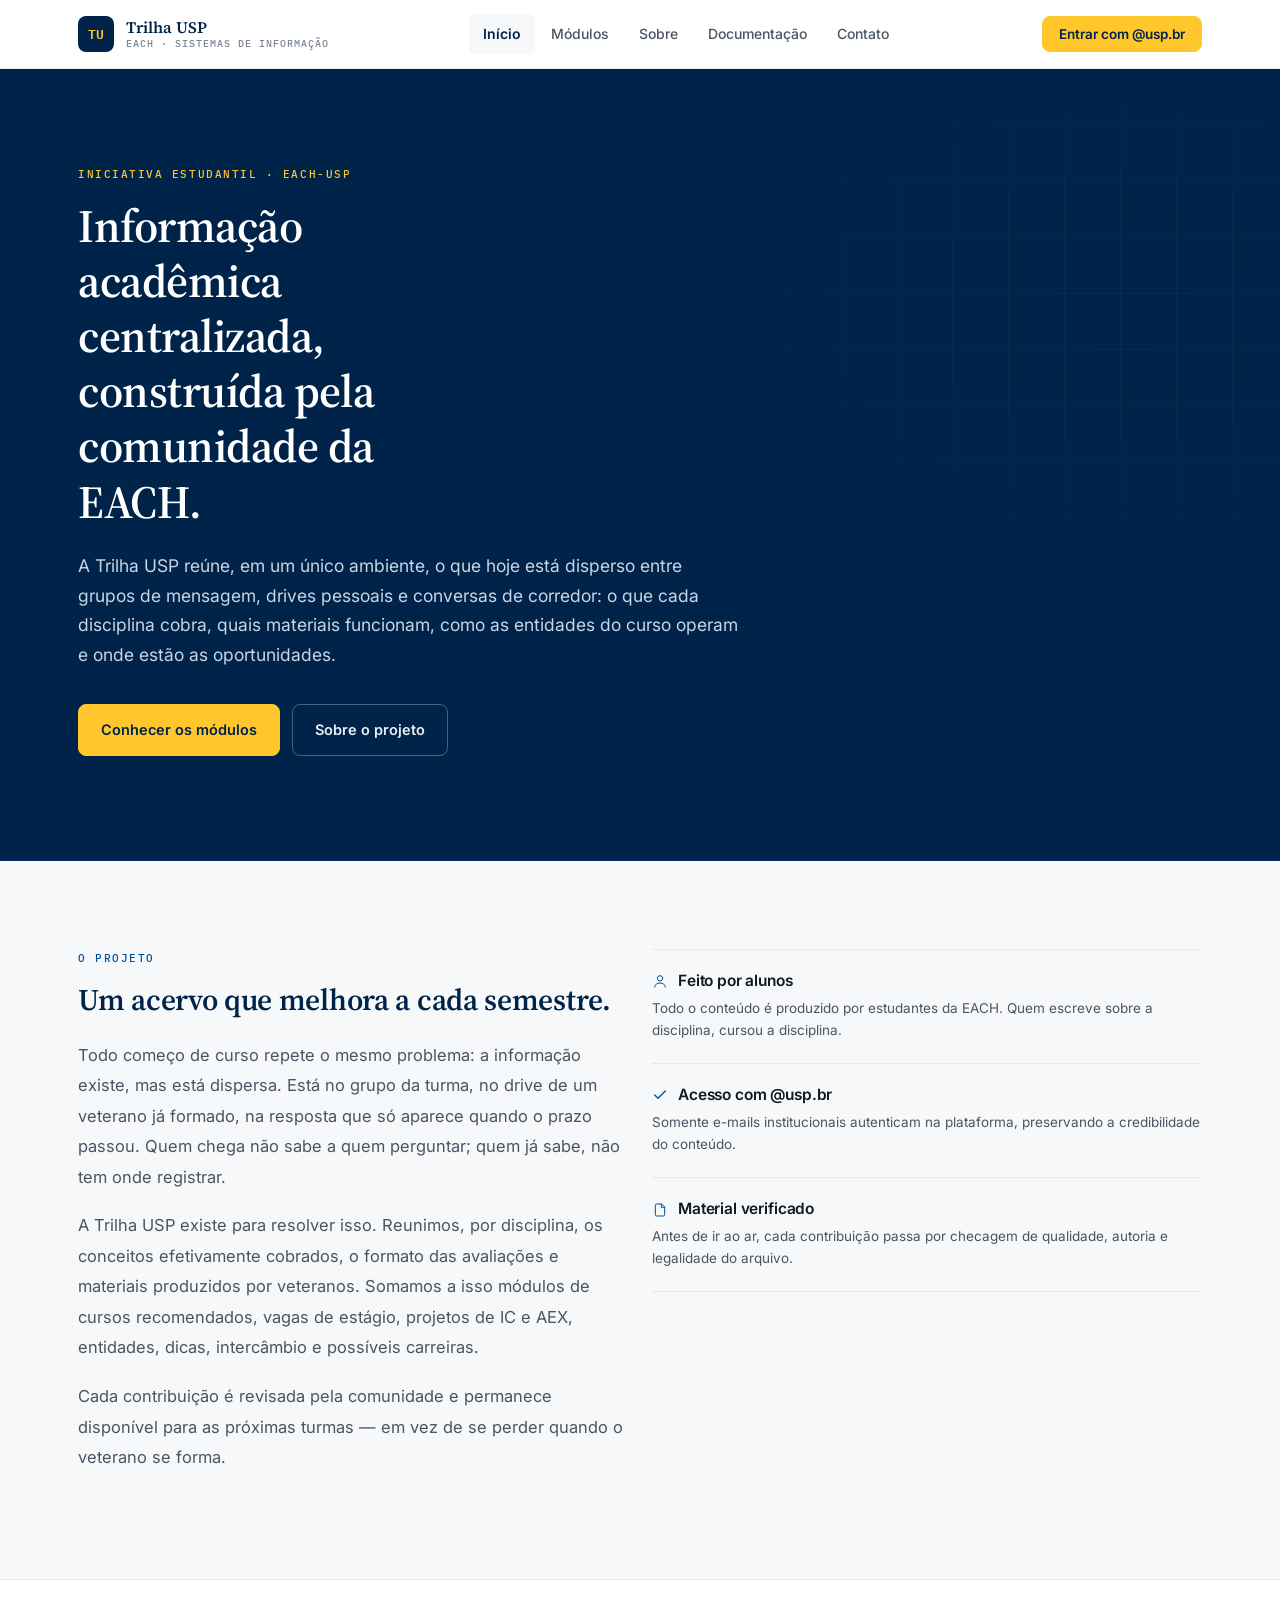
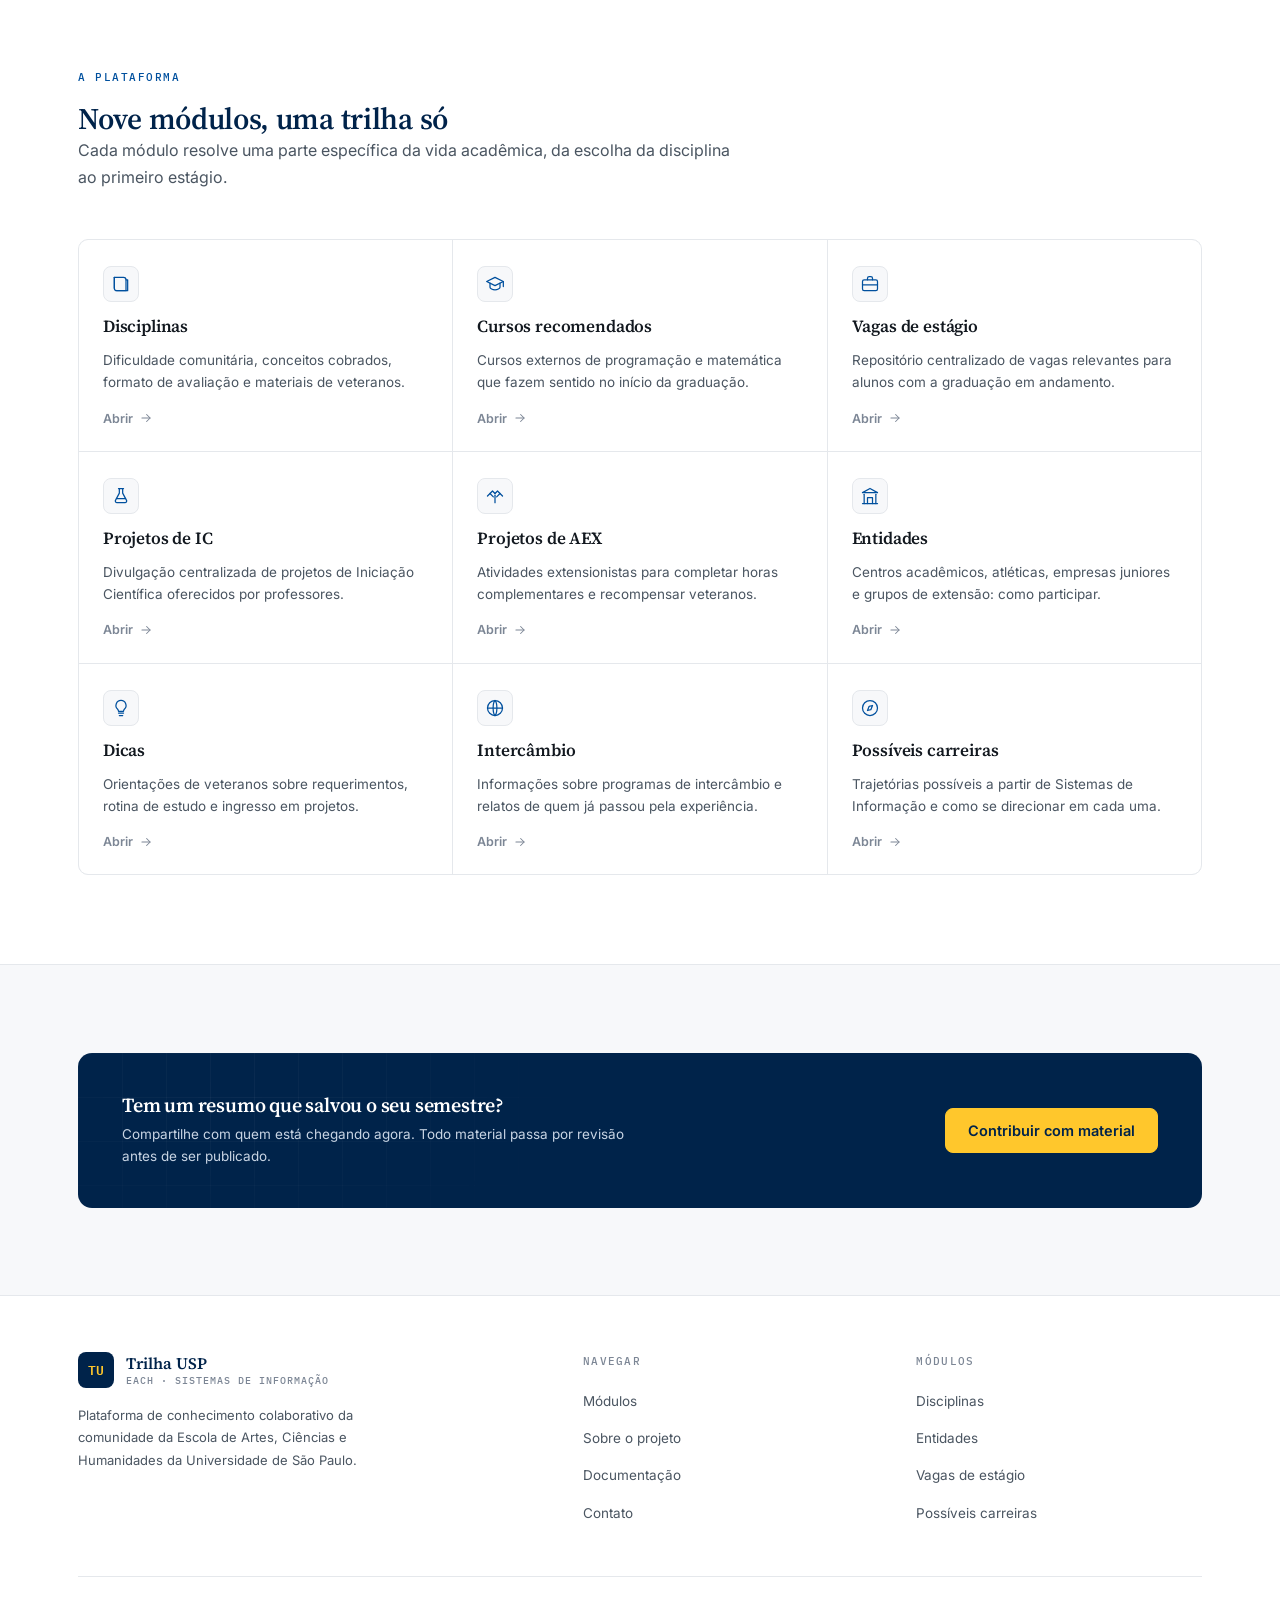
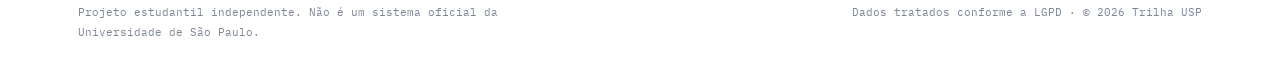
==== commit 139c5c69: "trilhusp revolucionado depois do esculacho da professora, estamos com uma nova base de codigo para n" ====
--- a/index.html
+++ b/index.html
@@ -4,1033 +4,252 @@
 <meta charset="UTF-8">
 <meta name="viewport" content="width=device-width, initial-scale=1.0">
 <title>Trilha USP — Início</title>
+<meta name="description" content="Plataforma de conhecimento colaborativo da comunidade EACH-USP. Informação acadêmica centralizada, construída por alunos.">
 <link rel="preconnect" href="https://fonts.googleapis.com">
-<link href="https://fonts.googleapis.com/css2?family=Source+Serif+4:opsz,wght@8..60,500;8..60,600;8..60,700&family=Inter:wght@400;500;600;700&family=IBM+Plex+Mono:wght@500;600&display=swap" rel="stylesheet">
-<style>
-  :root{
-    --usp-blue-900:#00234a;
-    --usp-blue-800:#00305f;
-    --usp-blue-700:#00509e;
-    --usp-blue-600:#0a6bc4;
-    --usp-gold:#ffc72c;
-    --usp-gold-deep:#e0a300;
-    --paper:#f5f6f8;
-    --card:#ffffff;
-    --ink:#161f2b;
-    --ink-soft:#5b6674;
-    --line:#e2e6eb;
-    --line-strong:#c9d0d9;
-    --green:#1c8a5c;
-    --red:#c14545;
-  }
-  *{box-sizing:border-box;}
-  html{scroll-behavior:smooth;}
-  html,body{margin:0;padding:0;}
-  body{
-    background:var(--paper);
-    color:var(--ink);
-    font-family:'Inter',sans-serif;
-    display:flex;
-    min-height:100vh;
-    overflow-x: hidden;
-  }
-  a{color:inherit;text-decoration:none;}
-
-  /* ---------- SIDEBAR ---------- */
-  .sidebar{
-    width:272px;
-    flex-shrink:0;
-    background:linear-gradient(180deg,var(--usp-blue-900) 0%, var(--usp-blue-800) 100%);
-    color:#eef3f9;
-    display:flex;
-    flex-direction:column;
-    position:sticky;
-    top:0;
-    height:100vh;
-    transition: margin-left .3s cubic-bezier(.4,0,.2,1);
-  }
-  .sidebar-brand{
-    padding:28px 24px 20px;
-    border-bottom:1px solid rgba(255,255,255,0.12);
-  }
-  .sidebar-brand .mark{display:flex;align-items:center;gap:10px;}
-  .sidebar-brand .mark-icon{
-    width:34px;height:34px;border-radius:8px;
-    background:var(--usp-gold);color:var(--usp-blue-900);
-    display:flex;align-items:center;justify-content:center;
-    font-family:'IBM Plex Mono',monospace;font-weight:700;font-size:15px;
-  }
-  .sidebar-brand h1{
-    font-family:'Source Serif 4',serif;font-size:19px;font-weight:600;margin:0;letter-spacing:0.2px;
-  }
-  .sidebar-brand p{
-    margin:4px 0 0;font-size:11.5px;color:#9fb3ca;
-    font-family:'IBM Plex Mono',monospace;letter-spacing:0.4px;text-transform:uppercase;
-  }
-  .nav-group-label{
-    font-family:'IBM Plex Mono',monospace;font-size:10.5px;letter-spacing:1px;
-    text-transform:uppercase;color:#7d92aa;padding:20px 24px 8px;
-  }
-  nav.modules{padding-bottom:12px;}
-  .nav-item{
-    position:relative;display:flex;align-items:center;gap:12px;
-    padding:11px 24px 11px 21px;font-size:14.5px;color:#c7d6e8;
-    border-left:3px solid transparent;cursor:pointer;
-    transition:background .15s ease, color .15s ease;
-  }
-  .nav-item:hover{background:rgba(255,255,255,0.06);color:#ffffff;}
-  .nav-item .ic{width:18px;text-align:center;font-size:14px;opacity:0.85;}
-  .nav-item.active{
-    background:rgba(255,199,44,0.10);color:#ffffff;
-    border-left:3px solid var(--usp-gold);font-weight:600;
-  }
-  .nav-item.active .ic{opacity:1;color:var(--usp-gold);}
-  .nav-item.active::after{
-    content:"";position:absolute;right:0;top:50%;transform:translateY(-50%);
-    width:0;height:0;border-top:7px solid transparent;border-bottom:7px solid transparent;
-    border-right:7px solid var(--paper);
-  }
-  .sidebar-footer{
-    margin-top:auto;padding:18px 24px 22px;border-top:1px solid rgba(255,255,255,0.12);
-    font-size:12px;color:#8298b1;
-  }
-  .sidebar-footer .user{display:flex;align-items:center;gap:10px;margin-bottom:10px;}
-  .sidebar-footer .avatar{
-    width:30px;height:30px;border-radius:50%;background:rgba(255,255,255,0.12);color:#c7d6e8;
-    display:flex;align-items:center;justify-content:center;font-size:12px;font-weight:700;
-    font-family:'IBM Plex Mono',monospace;
-  }
-  .sidebar-footer .name{color:#e7edf4;font-size:13px;font-weight:600;}
-  .sidebar-footer .role{color:#8298b1;font-size:11.5px;}
-
-  /* --- COMPORTAMENTO DA SIDEBAR RECOLHIDA (Desktop) --- */
-  body.sidebar-collapsed .sidebar {
-    margin-left: -272px;
-  }
-
-  /* ---------- MAIN ---------- */
-  main{flex:1;min-width:0;display:flex;flex-direction:column;}
-
-  .topbar{
-    display:flex;align-items:center;justify-content:space-between;gap:20px;
-    padding:22px 40px;background:var(--card);border-bottom:1px solid var(--line);
-  }
-  .topbar-title {
-    display: flex;
-    align-items: center;
-    gap: 16px;
-    min-width: 0;
-  }
-  
-  /* Botão de Toggle do Menu */
-  .sidebar-toggle {
-    width: 38px;
-    height: 38px;
-    flex-shrink: 0;
-    display: flex;
-    align-items: center;
-    justify-content: center;
-    background: var(--paper);
-    border: 1px solid var(--line);
-    border-radius: 9px;
-    color: var(--usp-blue-700);
-    font-size: 15px;
-    line-height: 1;
-    cursor: pointer;
-    font-family: 'Inter', sans-serif;
-    transition: background .15s ease, border-color .15s ease, transform .1s ease;
-  }
-  .sidebar-toggle:hover {
-    background: #eef5fb;
-    border-color: var(--usp-blue-600);
-  }
-  .sidebar-toggle:active {
-    transform: scale(0.94);
-  }
-
-  .crumb{font-family:'IBM Plex Mono',monospace;font-size:11.5px;color:var(--ink-soft);letter-spacing:0.3px;}
-  .crumb b{color:var(--usp-blue-700);}
-  .topbar h2{
-    font-family:'Source Serif 4',serif;font-size:26px;margin:4px 0 0;font-weight:600;color:var(--usp-blue-900);
-  }
-  .topbar-actions{display:flex;gap:10px;align-items:center;flex-shrink:0;}
-  .btn-gold{
-    background:var(--usp-gold);color:var(--usp-blue-900);border:none;font-weight:700;
-    font-size:13.5px;padding:10px 16px;border-radius:8px;cursor:pointer;white-space:nowrap;
-    font-family:'Inter',sans-serif;
-  }
-  .btn-gold:hover{background:var(--usp-gold-deep);}
-  .btn-ghost{
-    background:transparent;color:var(--ink-soft);border:1px solid var(--line-strong);
-    font-size:13.5px;font-weight:600;padding:10px 16px;border-radius:8px;cursor:pointer;white-space:nowrap;
-  }
-  .btn-ghost:hover{border-color:var(--usp-blue-600);color:var(--usp-blue-700);}
-
-  .page{padding:32px 40px 0;}
-
-  /* ---------- HERO ---------- */
-  .hero{
-    position:relative;
-    overflow:hidden;
-    border-radius:18px;
-    padding:48px 48px 42px;
-    color:#eef3f9;
-    background:
-      radial-gradient(820px 320px at 90% -15%, rgba(255,199,44,0.18), transparent 70%),
-      radial-gradient(680px 360px at 2% 115%, rgba(10,107,196,0.50), transparent 70%),
-      linear-gradient(135deg, var(--usp-blue-900) 0%, #003a70 58%, #004b8f 100%);
-    box-shadow:0 14px 34px rgba(0,35,74,0.16);
-  }
-  .hero::after{
-    content:"";position:absolute;inset:0;pointer-events:none;
-    background-image:
-      linear-gradient(rgba(255,255,255,0.05) 1px, transparent 1px),
-      linear-gradient(90deg, rgba(255,255,255,0.05) 1px, transparent 1px);
-    background-size:46px 46px;
-    -webkit-mask-image:radial-gradient(720px 420px at 78% 45%, #000, transparent 78%);
-    mask-image:radial-gradient(720px 420px at 78% 45%, #000, transparent 78%);
-  }
-  .hero > *{position:relative;z-index:1;}
-
-  .hero-eyebrow{
-    display:inline-flex;align-items:center;gap:8px;
-    font-family:'IBM Plex Mono',monospace;font-size:10.5px;letter-spacing:1.2px;text-transform:uppercase;
-    color:var(--usp-gold);background:rgba(255,199,44,0.10);
-    border:1px solid rgba(255,199,44,0.35);
-    padding:6px 13px;border-radius:999px;margin-bottom:22px;
-  }
-  .hero h1{
-    font-family:'Source Serif 4',serif;font-size:42px;line-height:1.14;font-weight:600;
-    margin:0 0 18px;max-width:780px;letter-spacing:-0.6px;
-  }
-  .hero h1 em{font-style:normal;color:var(--usp-gold);}
-  .hero .lead{
-    font-size:16px;line-height:1.7;color:#c6d7e9;max-width:660px;margin:0 0 30px;
-  }
-  .hero-actions{display:flex;gap:12px;flex-wrap:wrap;margin-bottom:38px;}
-  .btn-gold-lg{
-    background:var(--usp-gold);color:var(--usp-blue-900);border:none;font-weight:700;
-    font-size:14.5px;padding:14px 24px;border-radius:9px;cursor:pointer;
-    font-family:'Inter',sans-serif;display:inline-flex;align-items:center;gap:8px;
-  }
-  .btn-gold-lg:hover{background:var(--usp-gold-deep);}
-  .btn-ghost-light{
-    background:transparent;color:#eef3f9;border:1px solid rgba(255,255,255,0.35);
-    font-size:14.5px;font-weight:600;padding:14px 24px;border-radius:9px;cursor:pointer;
-    font-family:'Inter',sans-serif;display:inline-flex;align-items:center;gap:8px;
-  }
-  .btn-ghost-light:hover{background:rgba(255,255,255,0.08);border-color:rgba(255,255,255,0.6);}
-
-  .hero-stats{
-    display:flex;gap:48px;flex-wrap:wrap;
-    padding-top:26px;border-top:1px solid rgba(255,255,255,0.16);
-  }
-  .stat .num{
-    font-family:'IBM Plex Mono',monospace;font-size:25px;font-weight:600;color:#fff;line-height:1;
-  }
-  .stat .lbl{
-    font-family:'IBM Plex Mono',monospace;font-size:10.5px;letter-spacing:0.9px;text-transform:uppercase;
-    color:#9fb3ca;margin-top:7px;
-  }
-
-  /* ---------- SEÇÕES ---------- */
-  .landing-section{padding:60px 0 0;}
-  .section-head{max-width:740px;margin-bottom:30px;}
-  .section-head .eyebrow{
-    font-family:'IBM Plex Mono',monospace;font-size:11px;letter-spacing:1.2px;text-transform:uppercase;
-    color:var(--usp-blue-700);margin-bottom:12px;
-  }
-  .section-head h2{
-    font-family:'Source Serif 4',serif;font-size:31px;font-weight:600;color:var(--usp-blue-900);
-    margin:0 0 14px;letter-spacing:-0.4px;line-height:1.2;
-  }
-  .section-head p{font-size:15px;line-height:1.7;color:var(--ink-soft);margin:0;}
-
-  /* --- O QUE É --- */
-  .about-grid{
-    display:grid;grid-template-columns:1.35fr 1fr;gap:44px;align-items:start;
-  }
-  .about-text p{
-    font-size:14.5px;line-height:1.8;color:var(--ink-soft);margin:0 0 16px;
-  }
-  .about-text p strong{color:var(--ink);font-weight:600;}
-  .note-box{
-    display:flex;gap:10px;
-    background:#fff8e6;border:1px solid #f3dd9b;border-radius:10px;
-    padding:14px 16px;font-size:12.5px;line-height:1.65;color:#7a5b00;margin-top:22px;
-  }
-  .note-box .ni{flex-shrink:0;}
-
-  .principles{display:flex;flex-direction:column;gap:12px;}
-  .principle{
-    background:var(--card);border:1px solid var(--line);border-left:3px solid var(--usp-gold);
-    border-radius:10px;padding:16px 18px;
-  }
-  .principle h4{
-    margin:0 0 6px;font-size:13.5px;font-weight:700;color:var(--ink);
-    display:flex;align-items:center;gap:8px;
-  }
-  .principle h4 .dot{
-    width:7px;height:7px;border-radius:50%;background:var(--usp-gold-deep);flex-shrink:0;
-  }
-  .principle p{margin:0;font-size:12.5px;line-height:1.6;color:var(--ink-soft);}
-
-  /* --- MÓDULOS --- */
-  .module-grid{display:grid;grid-template-columns:repeat(3,1fr);gap:16px;}
-  .module-card{
-    background:var(--card);border:1px solid var(--line);border-radius:12px;
-    padding:20px;display:flex;flex-direction:column;gap:11px;
-    transition:box-shadow .15s ease, transform .15s ease, border-color .15s ease;
-  }
-  .module-card:hover{
-    box-shadow:0 8px 22px rgba(0,35,74,0.09);
-    transform:translateY(-2px);
-    border-color:var(--usp-blue-600);
-  }
-  .module-ic{
-    width:38px;height:38px;border-radius:9px;background:var(--paper);
-    border:1px solid var(--line);
-    display:flex;align-items:center;justify-content:center;font-size:17px;
-  }
-  .module-card h4{
-    margin:0;font-family:'Source Serif 4',serif;font-size:16px;font-weight:600;color:var(--ink);
-  }
-  .module-card p{margin:0;font-size:12.8px;line-height:1.58;color:var(--ink-soft);flex:1;}
-  .module-card .go{font-size:12px;font-weight:700;color:var(--usp-blue-700);}
-
-  /* --- QUEM SOMOS --- */
-  .team-grid{display:grid;grid-template-columns:repeat(3,1fr);gap:20px;}
-  .member{
-    background:var(--card);border:1px solid var(--line);border-radius:14px;overflow:hidden;
-    display:flex;flex-direction:column;
-    transition:box-shadow .15s ease, transform .15s ease;
-  }
-  .member:hover{box-shadow:0 10px 26px rgba(0,35,74,0.10);transform:translateY(-2px);}
-  .member-photo{
-    position:relative;aspect-ratio:1 / 1;
-    background:linear-gradient(150deg,var(--usp-blue-800) 0%, var(--usp-blue-600) 100%);
-    display:flex;align-items:center;justify-content:center;
-  }
-  .member-photo .initials{
-    font-family:'IBM Plex Mono',monospace;font-size:30px;font-weight:700;
-    color:rgba(255,255,255,0.55);letter-spacing:3px;
-  }
-  .member-photo img{
-    position:absolute;inset:0;width:100%;height:100%;object-fit:cover;
-  }
-  .member-info{padding:16px 18px 18px;display:flex;flex-direction:column;gap:5px;}
-  .member-info h4{
-    margin:0;font-family:'Source Serif 4',serif;font-size:16.5px;font-weight:600;color:var(--ink);
-  }
-  .member-bio{
-    margin: 10px 0 0;
-    font-size: 12.3px;
-    line-height: 1.6;
-    color: var(--ink-soft);
-    border-top: 1px solid var(--line);
-    padding-top: 10px;
-  }
-  .member-nusp{
-    align-self:flex-start;margin-top:6px;
-    font-family:'IBM Plex Mono',monospace;font-size:10.5px;letter-spacing:0.3px;
-    color:var(--ink-soft);background:var(--paper);
-    border:1px solid var(--line);padding:4px 9px;border-radius:6px;
-  }
-  .team-foot{
-    margin-top:22px;font-size:12.5px;line-height:1.7;color:var(--ink-soft);
-    background:var(--card);border:1px solid var(--line);border-radius:10px;padding:16px 18px;
-  }
-  .team-foot strong{color:var(--ink);}
-
-  /* --- CTA FINAL --- */
-  .cta-band{
-    margin-top:64px;
-    background:linear-gradient(120deg,var(--usp-blue-900) 0%, var(--usp-blue-700) 100%);
-    border-radius:16px;padding:34px 40px;
-    display:flex;align-items:center;justify-content:space-between;gap:26px;flex-wrap:wrap;
-    color:#eef3f9;
-  }
-  .cta-band h3{
-    font-family:'Source Serif 4',serif;font-size:23px;font-weight:600;margin:0 0 6px;letter-spacing:-0.2px;
-  }
-  .cta-band p{margin:0;font-size:13.5px;color:#b9cbdd;line-height:1.6;max-width:560px;}
-
-  /* --- FOOTER --- */
-  .site-footer{
-    margin-top:56px;border-top:1px solid var(--line);
-    padding:28px 0 46px;
-    display:flex;justify-content:space-between;align-items:flex-start;gap:28px;flex-wrap:wrap;
-    font-size:12.5px;color:var(--ink-soft);
-  }
-  .site-footer .f-brand{display:flex;align-items:center;gap:10px;margin-bottom:10px;}
-  .site-footer .f-mark{
-    width:28px;height:28px;border-radius:7px;background:var(--usp-gold);color:var(--usp-blue-900);
-    display:flex;align-items:center;justify-content:center;
-    font-family:'IBM Plex Mono',monospace;font-weight:700;font-size:12px;
-  }
-  .site-footer .f-name{font-family:'Source Serif 4',serif;font-size:15px;font-weight:600;color:var(--usp-blue-900);}
-  .site-footer .f-col{max-width:380px;line-height:1.7;}
-  .site-footer .f-links{display:flex;gap:22px;flex-wrap:wrap;}
-  .site-footer .f-links a:hover{color:var(--usp-blue-700);}
-  .site-footer .f-legal{
-    width:100%;padding-top:18px;border-top:1px solid var(--line);
-    font-family:'IBM Plex Mono',monospace;font-size:11px;color:#8b95a3;line-height:1.7;
-  }
-
-  /* ---------- RESPONSIVO ---------- */
-  @media (max-width:1180px){
-    .about-grid{grid-template-columns:1fr;gap:32px;}
-    .module-grid{grid-template-columns:repeat(2,1fr);}
-  }
-  @media (max-width:980px){
-    .hero{padding:38px 32px 34px;}
-    .hero h1{font-size:34px;}
-    .team-grid{grid-template-columns:repeat(2,1fr);}
-  }
-    .sidebar-footer{margin-top:0;}
-    .page{padding:24px 20px 0;}
-    .topbar{padding:18px 20px;flex-wrap:wrap;}
-    .topbar-actions{width:100%;}
-    .hero-stats{gap:28px;}
-
-    /* No mobile a sidebar vira um bloco no topo, então escondemos por completo com display:none */
-    body.sidebar-collapsed .sidebar {
-      margin-left: 0;
-      display: none;
-    }
-  /* ---------- SEÇÃO DOCUMENTAÇÃO ---------- */
-.doc-grid{
-  display:grid;
-  grid-template-columns:repeat(2,1fr);
-  gap:20px;
-}
-
-.doc-card{
-  background:var(--card);
-  border:1px solid var(--line);
-  border-radius:14px;
-  padding:26px 26px 24px;
-  display:flex;
-  flex-direction:column;
-  gap:14px;
-  transition:box-shadow .15s ease, transform .15s ease, border-color .15s ease;
-}
-.doc-card:hover{
-  box-shadow:0 10px 26px rgba(0,35,74,0.10);
-  transform:translateY(-2px);
-  border-color:var(--usp-blue-600);
-}
-
-.doc-badge{
-  align-self:flex-start;
-  display:flex;align-items:center;justify-content:center;
-  min-width:56px;height:56px;
-  padding:0 12px;
-  border-radius:10px;
-  background:#eef5fb;
-  border:1px solid #d6e4f2;
-  color:var(--usp-blue-700);
-  font-family:'IBM Plex Mono',monospace;
-  font-size:12px;font-weight:700;letter-spacing:1px;
-}
-
-.doc-cat{
-  font-family:'IBM Plex Mono',monospace;
-  font-size:10.5px;letter-spacing:1px;text-transform:uppercase;
-  color:var(--usp-blue-700);
-}
-
-.doc-card h3{
-  font-family:'Source Serif 4',serif;
-  font-size:21px;font-weight:600;color:var(--ink);
-  margin:0;line-height:1.25;letter-spacing:-0.2px;
-}
-
-.doc-card p{
-  margin:0;font-size:13.5px;line-height:1.65;color:var(--ink-soft);
-  flex:1;
-}
-
-.doc-actions{
-  display:flex;align-items:center;gap:10px;
-  padding-top:14px;border-top:1px solid var(--line);
-  flex-wrap:wrap;
-}
-
-.btn-download{
-  display:inline-flex;align-items:center;gap:9px;
-  background:var(--usp-blue-900);color:#fff;
-  font-family:'Inter',sans-serif;font-size:13px;font-weight:600;
-  padding:11px 18px;border-radius:9px;border:none;cursor:pointer;
-  text-decoration:none;
-  transition:background .15s ease;
-}
-.btn-download:hover{background:var(--usp-blue-700);}
-.btn-download .arrow{
-  display:inline-block;
-  transition:transform .2s ease;
-}
-.btn-download:hover .arrow{transform:translateY(2px);}
-
-.doc-meta{
-  font-family:'IBM Plex Mono',monospace;
-  font-size:10.5px;color:var(--ink-soft);
-}
-@media (max-width:820px){
-    body{flex-direction:column;}
-    
-    /* FIX: Mantém a topbar fixa para o botão sempre estar acessível */
-    .topbar{
-      position: sticky;
-      top: 0;
-      z-index: 1000;
-      padding:18px 20px;
-      flex-wrap:wrap;
-    }
-    
-    /* FIX: A sidebar vira um menu overlay que desce abaixo da topbar */
-    .sidebar{
-      width:100%;
-      height: calc(100vh - 75px);
-      position: fixed;
-      top: 75px; 
-      left: 0;
-      z-index: 999;
-      margin-left: 0; /* Anula a margem negativa do desktop */
-      overflow-y: auto; /* Permite scroll no próprio menu */
-    }
-    
-    .sidebar-footer{margin-top:auto;}
-    .page{padding:24px 20px 0;}
-    .topbar-actions{width:100%;}
-    .hero-stats{gap:28px;}
-    .doc-grid{grid-template-columns:1fr;}
-
-    body.sidebar-collapsed .sidebar {
-      margin-left: 0;
-      display: none;
-    }
-  }
-
-  @media (max-width:620px){
-    .module-grid{grid-template-columns:1fr;}
-    .team-grid{grid-template-columns:1fr;}
-    
-    .hero{padding:30px 22px 28px;}
-    .hero h1{font-size:29px;}
-    
-    /* FIX: Botões do hero empilhados e com largura total */
-    .hero-actions{
-      flex-direction: column;
-      width: 100%;
-    }
-    .hero-actions a {
-      justify-content: center;
-      width: 100%;
-    }
-    
-    /* FIX: Status do hero param de esmagar e formam um grid 2x2 */
-    .hero-stats{
-      display: grid;
-      grid-template-columns: 1fr 1fr;
-      gap: 20px;
-      width: 100%;
-    }
-    
-    /* FIX: Botões do topo empilhados para não estourarem a tela de 360px */
-    .topbar-actions {
-      display: flex;
-      flex-direction: column;
-      gap: 12px;
-    }
-    .topbar-actions .btn-ghost, 
-    .topbar-actions .btn-gold {
-      width: 100%;
-      text-align: center;
-    }
-
-    /* FIX: CTA (bloco azul) empilhado, centralizado */
-    .cta-band{
-      padding:26px 22px;
-      flex-direction: column;
-      text-align: center;
-      align-items: stretch;
-    }
-    .cta-band button {
-      width: 100%;
-      justify-content: center;
-    }
-    
-    .section-head h2{font-size:26px;}
-    
-    /* FIX: Links e informações do Footer empilhados para leitura fácil */
-    .site-footer {
-      flex-direction: column;
-      gap: 28px;
-    }
-    .site-footer .f-links {
-      flex-direction: column;
-      gap: 14px;
-    }
-  }
-</style>
+<link rel="preconnect" href="https://fonts.gstatic.com" crossorigin>
+<link href="https://fonts.googleapis.com/css2?family=Source+Serif+4:opsz,wght@8..60,500;8..60,600;8..60,700&family=Inter:wght@400;500;600;700&family=IBM+Plex+Mono:wght@400;500;600&display=swap" rel="stylesheet">
+<link rel="stylesheet" href="assets/styles.css">
 </head>
 <body>
 
-  <!-- ================= SIDEBAR ================= -->
-  <aside class="sidebar">
-<div class="sidebar-brand">
-      <a href="index.html" class="mark">
-        <div class="mark-icon">TU</div>
-        <div><h1>Trilha USP</h1></div>
-      </a>
-      <p>EACH · Sistemas de Informação</p>
-    </div>
-
-    <div class="nav-group-label">Navegação</div>
-    <nav class="modules">
-      <a class="nav-item active" href="index.html"><span class="ic">🏠</span> Início</a>
+<svg aria-hidden="true" style="position:absolute;width:0;height:0;overflow:hidden">
+  <symbol id="i-home" viewBox="0 0 24 24" fill="none" stroke="currentColor" stroke-width="1.5" stroke-linecap="round" stroke-linejoin="round"><path d="M3 11l9-8 9 8"/><path d="M5 10v10h14V10"/></symbol>
+  <symbol id="i-book" viewBox="0 0 24 24" fill="none" stroke="currentColor" stroke-width="1.5" stroke-linecap="round" stroke-linejoin="round"><path d="M4 4h11a3 3 0 0 1 3 3v13H7a3 3 0 0 1-3-3z"/><path d="M4 4v13"/><path d="M18 7h2v13H7"/></symbol>
+  <symbol id="i-grad" viewBox="0 0 24 24" fill="none" stroke="currentColor" stroke-width="1.5" stroke-linecap="round" stroke-linejoin="round"><path d="M2 9l10-5 10 5-10 5z"/><path d="M6 11v5c0 1.5 3 3 6 3s6-1.5 6-3v-5"/><path d="M22 9v6"/></symbol>
+  <symbol id="i-briefcase" viewBox="0 0 24 24" fill="none" stroke="currentColor" stroke-width="1.5" stroke-linecap="round" stroke-linejoin="round"><rect x="3" y="7" width="18" height="13" rx="2"/><path d="M9 7V5a2 2 0 0 1 2-2h2a2 2 0 0 1 2 2v2"/><path d="M3 13h18"/></symbol>
+  <symbol id="i-flask" viewBox="0 0 24 24" fill="none" stroke="currentColor" stroke-width="1.5" stroke-linecap="round" stroke-linejoin="round"><path d="M9 3h6"/><path d="M10 3v5.5L5.5 17A2 2 0 0 0 7.3 20h9.4a2 2 0 0 0 1.8-3L14 8.5V3"/><path d="M7 15h10"/></symbol>
+  <symbol id="i-hands" viewBox="0 0 24 24" fill="none" stroke="currentColor" stroke-width="1.5" stroke-linecap="round" stroke-linejoin="round"><path d="M3 12l3-3 4 4"/><path d="M21 12l-3-3-4 4"/><path d="M6 9l3-3 3 3"/><path d="M18 9l-3-3-3 3"/><path d="M12 20v-9"/></symbol>
+  <symbol id="i-landmark" viewBox="0 0 24 24" fill="none" stroke="currentColor" stroke-width="1.5" stroke-linecap="round" stroke-linejoin="round"><path d="M3 21h18"/><path d="M5 21V10"/><path d="M19 21V10"/><path d="M12 3 3 8h18z"/><path d="M9 21V14h6v7"/></symbol>
+  <symbol id="i-bulb" viewBox="0 0 24 24" fill="none" stroke="currentColor" stroke-width="1.5" stroke-linecap="round" stroke-linejoin="round"><path d="M9 18h6"/><path d="M10 21h4"/><path d="M12 3a6 6 0 0 0-4 10.5c.7.7 1 1.7 1 2.5h6c0-.8.3-1.8 1-2.5A6 6 0 0 0 12 3z"/></symbol>
+  <symbol id="i-globe" viewBox="0 0 24 24" fill="none" stroke="currentColor" stroke-width="1.5" stroke-linecap="round" stroke-linejoin="round"><circle cx="12" cy="12" r="9"/><path d="M3 12h18"/><path d="M12 3c3 3 3 15 0 18M12 3c-3 3-3 15 0 18"/></symbol>
+  <symbol id="i-compass" viewBox="0 0 24 24" fill="none" stroke="currentColor" stroke-width="1.5" stroke-linecap="round" stroke-linejoin="round"><circle cx="12" cy="12" r="9"/><path d="m15 9-2 5-4 1 2-5z"/></symbol>
+  <symbol id="i-file" viewBox="0 0 24 24" fill="none" stroke="currentColor" stroke-width="1.5" stroke-linecap="round" stroke-linejoin="round"><path d="M14 3H7a2 2 0 0 0-2 2v14a2 2 0 0 0 2 2h10a2 2 0 0 0 2-2V8z"/><path d="M14 3v5h5"/></symbol>
+  <symbol id="i-search" viewBox="0 0 24 24" fill="none" stroke="currentColor" stroke-width="1.75" stroke-linecap="round" stroke-linejoin="round"><circle cx="11" cy="11" r="7"/><path d="m20 20-3.5-3.5"/></symbol>
+  <symbol id="i-menu" viewBox="0 0 24 24" fill="none" stroke="currentColor" stroke-width="1.5" stroke-linecap="round" stroke-linejoin="round"><path d="M4 7h16M4 12h16M4 17h16"/></symbol>
+  <symbol id="i-arrow" viewBox="0 0 24 24" fill="none" stroke="currentColor" stroke-width="1.75" stroke-linecap="round" stroke-linejoin="round"><path d="M5 12h14"/><path d="m13 6 6 6-6 6"/></symbol>
+  <symbol id="i-download" viewBox="0 0 24 24" fill="none" stroke="currentColor" stroke-width="1.75" stroke-linecap="round" stroke-linejoin="round"><path d="M12 3v12"/><path d="m7 11 5 5 5-5"/><path d="M4 21h16"/></symbol>
+  <symbol id="i-info" viewBox="0 0 24 24" fill="none" stroke="currentColor" stroke-width="1.5" stroke-linecap="round" stroke-linejoin="round"><circle cx="12" cy="12" r="9"/><path d="M12 8h.01"/><path d="M11 12h1v5h1"/></symbol>
+  <symbol id="i-check" viewBox="0 0 24 24" fill="none" stroke="currentColor" stroke-width="2" stroke-linecap="round" stroke-linejoin="round"><path d="m4 12 5 5L20 6"/></symbol>
+  <symbol id="i-clock" viewBox="0 0 24 24" fill="none" stroke="currentColor" stroke-width="1.5" stroke-linecap="round" stroke-linejoin="round"><circle cx="12" cy="12" r="9"/><path d="M12 7v5l3 2"/></symbol>
+  <symbol id="i-play" viewBox="0 0 24 24" fill="none" stroke="currentColor" stroke-width="1.5" stroke-linecap="round" stroke-linejoin="round"><circle cx="12" cy="12" r="9"/><path d="m10 8 6 4-6 4z"/></symbol>
+  <symbol id="i-note" viewBox="0 0 24 24" fill="none" stroke="currentColor" stroke-width="1.5" stroke-linecap="round" stroke-linejoin="round"><rect x="5" y="3" width="14" height="18" rx="2"/><path d="M9 8h6M9 12h6M9 16h4"/></symbol>
+  <symbol id="i-user" viewBox="0 0 24 24" fill="none" stroke="currentColor" stroke-width="1.5" stroke-linecap="round" stroke-linejoin="round"><circle cx="12" cy="8" r="4"/><path d="M4 21c0-4 4-6 8-6s8 2 8 6"/></symbol>
+</svg>
+
+<header class="site-header">
+  <div class="container header-inner">
+    <a href="index.html" class="brand" aria-label="Trilha USP">
+      <span class="brand-mark">TU</span>
+      <span class="brand-name">
+        <strong>Trilha USP</strong>
+        <small>EACH · Sistemas de Informação</small>
+      </span>
+    </a>
+    <nav class="main-nav" aria-label="Navegação principal">
+      <a href="index.html" class="is-active">Início</a>
+      <a href="modulos.html">Módulos</a>
+      <a href="sobre.html">Sobre</a>
+      <a href="documentacao.html">Documentação</a>
+      <a href="contato.html">Contato</a>
     </nav>
-
-    <div class="nav-group-label" style="padding-top:6px;">Módulos</div>
-    <nav class="modules">
-      <a class="nav-item" href="#documentacao"><span class="ic">📄</span> Documentação</a>
-      <a class="nav-item" href="trilha_usp_mockup_disciplinas.html"><span class="ic">📘</span> Disciplinas</a>
-      <a class="nav-item" href="#"><span class="ic">🎓</span> Cursos recomendados</a>
-      <a class="nav-item" href="#"><span class="ic">💼</span> Vagas de estágio</a>
-      <a class="nav-item" href="#"><span class="ic">🔬</span> Projetos de IC</a>
-      <a class="nav-item" href="#"><span class="ic">🤝</span> Projetos de AEX</a>
-      <a class="nav-item" href="trilha_usp_mockup_entidades.html"><span class="ic">🏛️</span> Entidades</a>
-      <a class="nav-item" href="#"><span class="ic">💡</span> Dicas</a>
-      <a class="nav-item" href="#"><span class="ic">✈️</span> Intercâmbio</a>
-      <a class="nav-item" href="#"><span class="ic">🧭</span> Possíveis carreiras</a>
-    </nav>
-
-    <div class="sidebar-footer">
-      <div class="user">
-        <div class="avatar">?</div>
-        <div>
-          <div class="name">Visitante</div>
-          <div class="role">não conectado</div>
-        </div>
-      </div>
-      Acesso restrito a e-mails institucionais <b style="color:#c7d6e8;">@usp.br</b>
-    </div>
-  </aside>
-
-  <!-- ================= MAIN ================= -->
-  <main>
-
-<div class="topbar">
-  <div class="topbar-title">
-    <button class="sidebar-toggle" id="sidebarToggle" type="button"
-            aria-label="Recolher menu lateral" aria-expanded="true">☰</button>
-    <div>
-    <div class="crumb"><a href="index.html">TRILHA USP</a> &nbsp;/&nbsp; <b>INÍCIO</b></div>
-      <h2>Bem-vindo à Trilha USP</h2>
+    <div class="header-actions">
+      <button class="btn btn-gold" type="button">Entrar com @usp.br</button>
+      <button class="menu-toggle" type="button" aria-label="Abrir menu" aria-expanded="false">
+        <svg class="icon icon-lg"><use href="#i-menu"/></svg>
+      </button>
     </div>
   </div>
-  <div class="topbar-actions">
-    <a class="btn-ghost" href="#quem-somos">Quem somos</a>
-    <button class="btn-gold">Entrar com @usp.br</button>
-  </div>
-</div>
-
-    <div class="page">
-
-      <!-- ---------- HERO ---------- -->
-      <section class="hero">
-        <div class="hero-eyebrow">Iniciativa estudantil · EACH-USP</div>
-        <h1>O caminho do calouro, mapeado por <em>quem já passou por ele</em>.</h1>
-        <p class="lead">
-          A Trilha USP reúne, em um único lugar, o que hoje está espalhado entre grupos de WhatsApp,
-          drives pessoais e conversas de corredor: o que cada disciplina cobra, quais materiais
-          funcionam, como as entidades do curso funcionam e onde estão as oportunidades.
-        </p>
-        <div class="hero-actions">
-          <a class="btn-gold-lg" href="#o-que-e">Conhecer o projeto</a>
-          <a class="btn-ghost-light" href="trilha_usp_mockup_disciplinas.html">Explorar os módulos →</a>
-        </div>
-        <div class="hero-stats">
-          <div class="stat"><div class="num">9</div><div class="lbl">Módulos</div></div>
-          <div class="stat"><div class="num">47</div><div class="lbl">Disciplinas mapeadas</div></div>
-          <div class="stat"><div class="num">132</div><div class="lbl">Materiais publicados</div></div>
-          <div class="stat"><div class="num">6</div><div class="lbl">Entidades cadastradas</div></div>
-        </div>
-      </section>
-
-      <!-- ---------- O QUE É ---------- -->
-      <section class="landing-section" id="o-que-e">
-        <div class="section-head">
-          <div class="eyebrow">O projeto</div>
-          <h2>O que é a Trilha USP</h2>
-          <p>
-            Uma plataforma de conhecimento colaborativo feita por alunos da EACH-USP para alunos
-            da EACH-USP pensada para reduzir a dispersão de informação entre calouros e veteranos.
-          </p>
-        </div>
-
-        <div class="about-grid">
-          <div class="about-text">
+  <div class="drawer-backdrop" hidden></div>
+</header>
+
+<main>
+
+  <!-- HERO -->
+  <section class="hero">
+    <div class="container">
+      <span class="eyebrow" style="color:var(--usp-gold)">Iniciativa estudantil · EACH-USP</span>
+      <h1>Informação acadêmica centralizada, construída pela comunidade da EACH.</h1>
+      <p class="lead">
+        A Trilha USP reúne, em um único ambiente, o que hoje está disperso entre grupos
+        de mensagem, drives pessoais e conversas de corredor: o que cada disciplina
+        cobra, quais materiais funcionam, como as entidades do curso operam e onde
+        estão as oportunidades.
+      </p>
+      <div class="hero-actions">
+        <a class="btn btn-gold btn-lg" href="modulos.html">Conhecer os módulos</a>
+        <a class="btn btn-outline btn-lg" href="sobre.html">Sobre o projeto</a>
+      </div>
+    </div>
+  </section>
+
+  <!-- O QUE É -->
+  <section class="section">
+    <div class="container">
+      <div class="grid-2" style="align-items:start;">
+        <div class="reveal">
+          <span class="eyebrow">O projeto</span>
+          <h2 style="margin-bottom:22px;">Um acervo que melhora a cada semestre.</h2>
+          <div class="prose">
             <p>
-              Todo começo de curso repete o mesmo problema: a informação existe, mas está espalhada.
-              Está no grupo da turma, no drive de um veterano que já se formou, no story de alguém,
-              na resposta que só aparece quando você já perdeu o prazo. Quem chega não sabe a quem
-              perguntar, e quem já sabe, não tem onde registrar.
+              Todo começo de curso repete o mesmo problema: a informação existe, mas
+              está dispersa. Está no grupo da turma, no drive de um veterano já
+              formado, na resposta que só aparece quando o prazo passou. Quem chega
+              não sabe a quem perguntar; quem já sabe, não tem onde registrar.
             </p>
             <p>
-              A Trilha USP existe para resolver isso. Reunimos, por disciplina, os conceitos que
-              realmente são cobrados, o formato das avaliações, resumos, listas e vídeos produzidos
-              por veteranos. Somamos a isso os módulos de <strong>cursos recomendados</strong>,
-              <strong>vagas de estágio</strong>, <strong>projetos de IC e AEX</strong>,
-              <strong>entidades</strong>, <strong>dicas</strong>, <strong>intercâmbio</strong> e
-              <strong>possíveis carreiras</strong>.
+              A Trilha USP existe para resolver isso. Reunimos, por disciplina, os
+              conceitos efetivamente cobrados, o formato das avaliações e materiais
+              produzidos por veteranos. Somamos a isso módulos de cursos
+              recomendados, vagas de estágio, projetos de IC e AEX, entidades,
+              dicas, intercâmbio e possíveis carreiras.
             </p>
             <p>
-              Cada contribuição fica registrada, revisada pela própria comunidade e disponível para as
-              próximas turmas ao invés de se perder quando o veterano se forma. É um projeto
-              colaborativo: <strong>veteranos ajudam calouros a navegar o curso</strong>, e a
-              comunidade ganha um acervo que melhora a cada semestre.
+              Cada contribuição é revisada pela comunidade e permanece disponível
+              para as próximas turmas — em vez de se perder quando o veterano se
+              forma.
             </p>
-
-            <div class="note-box">
-              <span class="ni">⚠</span>
-              <span>
-                <strong>Transparência:</strong> o Trilha USP é uma iniciativa estudantil independente,
-                sem vínculo institucional oficial com a USP. Os indicadores de dificuldade são
-                comunitários e não estão vinculados a professores específicos.
-              </span>
-            </div>
-          </div>
-
-          <div class="principles">
-            <div class="principle">
-              <h4><span class="dot"></span> Feito por alunos</h4>
-              <p>Todo o conteúdo é produzido por estudantes da EACH. Quem escreve sobre a disciplina, cursou a disciplina.</p>
-            </div>
-            <div class="principle">
-              <h4><span class="dot"></span> Acesso com @usp.br</h4>
-              <p>Só quem tem e-mail institucional entra. Isso protege a credibilidade do conteúdo e mantém a comunidade segura.</p>
-            </div>
-            <div class="principle">
-              <h4><span class="dot"></span> Material verificado</h4>
-              <p>Antes de ir ao ar, cada contribuição passa por checagem de qualidade, autoria e legalidade do arquivo.</p>
-            </div>
           </div>
         </div>
-      </section>
-
-      <!-- ---------- MÓDULOS ---------- -->
-      <section class="landing-section" id="modulos">
-        <div class="section-head">
-          <div class="eyebrow">A plataforma</div>
-          <h2>Nove módulos, uma trilha só</h2>
-          <p>Cada módulo resolve uma parte específica da vida acadêmica, da escolha da disciplina até o primeiro estágio.</p>
-        </div>
-
-        <div class="module-grid">
-
-          <a class="module-card" href="trilha_usp_mockup_disciplinas.html">
-            <div class="module-ic">📘</div>
-            <h4>Disciplinas</h4>
-            <p>Dificuldade comunitária, conceitos cobrados, formato de avaliação e materiais de veteranos, disciplina por disciplina.</p>
-            <span class="go">Abrir módulo →</span>
-          </a>
-
-          <a class="module-card" href="#">
-            <div class="module-ic">🎓</div>
-            <h4>Cursos recomendados</h4>
-            <p>Cursos externos de programação e matemática que fazem sentido começar logo no início da graduação.</p>
-            <span class="go">Abrir módulo →</span>
-          </a>
-
-          <a class="module-card" href="#">
-            <div class="module-ic">💼</div>
-            <h4>Vagas de estágio</h4>
-            <p>Repositório centralizado de vagas relevantes para quem já está com a graduação em andamento.</p>
-            <span class="go">Abrir módulo →</span>
-          </a>
-
-          <a class="module-card" href="#">
-            <div class="module-ic">🔬</div>
-            <h4>Projetos de IC</h4>
-            <p>Divulgação centralizada de projetos de Iniciação Científica oferecidos por professores.</p>
-            <span class="go">Abrir módulo →</span>
-          </a>
-
-          <a class="module-card" href="#">
-            <div class="module-ic">🤝</div>
-            <h4>Projetos de AEX</h4>
-            <p>Atividades extensionistas para completar horas complementares — e recompensar veteranos que contribuem.</p>
-            <span class="go">Abrir módulo →</span>
-          </a>
-
-          <a class="module-card" href="trilha_usp_mockup_entidades.html">
-            <div class="module-ic">🏛️</div>
-            <h4>Entidades</h4>
-            <p>Centros acadêmicos, atléticas, empresas juniores e grupos de extensão: como funcionam e como participar.</p>
-            <span class="go">Abrir módulo →</span>
-          </a>
-
-          <a class="module-card" href="#">
-            <div class="module-ic">💡</div>
-            <h4>Dicas</h4>
-            <p>Como fazer requerimentos, como estudar de forma produtiva, como entrar em um projeto de IC e mais.</p>
-            <span class="go">Abrir módulo →</span>
-          </a>
-
-          <a class="module-card" href="#">
-            <div class="module-ic">✈️</div>
-            <h4>Intercâmbio</h4>
-            <p>Informações sobre programas de intercâmbio e relatos de quem já passou pela experiência.</p>
-            <span class="go">Abrir módulo →</span>
-          </a>
-
-          <a class="module-card" href="#">
-            <div class="module-ic">🧭</div>
-            <h4>Possíveis carreiras</h4>
-            <p>Trajetórias possíveis a partir de Sistemas de Informação e como se direcionar em cada uma delas.</p>
-            <span class="go">Abrir módulo →</span>
-          </a>
-
-        </div>
-      </section>
-
-      <!-- ---------- QUEM SOMOS ---------- -->
-      <section class="landing-section" id="quem-somos">
-        <div class="section-head">
-          <div class="eyebrow">Equipe</div>
-          <h2>Quem somos</h2>
-          <p>
-            Somos um grupo de estudantes de Sistemas de Informação da EACH-USP que decidiu transformar
-            uma dor coletiva em projeto. O Trilha USP nasceu como trabalho da disciplina de Gestão de
-            Projetos de TI e segue como iniciativa independente.
-          </p>
-        </div>
-
-        <div class="team-grid">
-
-          <!-- Foto: substituir o src por img/equipe/bruno.jpg -->
-          <div class="member">
-            <div class="member-photo">
-              <span class="initials">BR</span>
-              <img src="img/equipe/Bruno.jpg" alt="Foto de Bruno"
-                   loading="lazy" onerror="this.remove()">
-            </div>
-            <div class="member-info">
-              <h4>Bruno de Andrade Gama Kraker</h4>
-              <span class="member-nusp">NUSP 8101891</span>
-              <p class="member-bio">Suposto estudante de SI no 6° período!<br>
-              Curto jogar futebol, ouvir um pagode e estudar. Ainda me achando no mundo da computação, mas tentando ingressar na área de dados.<br>
-              Também gosto de sofrer, sentir raiva e quase infartar assistindo jogos do Corinthians!</p>
-            </div>
-          </div>
-
-          <!-- Foto: substituir o src por img/equipe/Pedro.jpg -->
-          <div class="member">
-            <div class="member-photo">
-              <span class="initials">AT</span>
-              <img src="img/equipe/Pedro.jpg" alt="Foto de Pedro"
-                   loading="lazy" onerror="this.remove()">
-            </div>
-            <div class="member-info">
-              <h4>Pedro Henryk Bezerra Souza</h4>
-              <span class="member-nusp">NUSP 15553440</span>
-              <p class="member-bio"> Sou corinthiano, gosto de andar de skate, pokemon e criar lembranças com quem é importante pra mim. <br>
-                Gosto de fazer novas amizades e no tempo livre jogar com os amigos.</p>
-            </div>
-          </div>
-
-          <!-- Foto: substituir o src por img/equipe/Rodrigo.jpg -->
-          <div class="member">
-            <div class="member-photo">
-              <span class="initials">DM</span>
-              <img src="img/equipe/Rodrigo.jpg" alt="Foto de Rodrigo"
-                   loading="lazy" onerror="this.remove()">
-            </div>
-            <div class="member-info">
-              <h4>Rodrigo Franco de Moraes</h4>
-              <span class="member-nusp">NUSP 14606450</span>
-            </div>
-          </div>
-
-          <!-- Foto: substituir o src por img/equipe/Romulo.jpg -->
-          <div class="member">
-            <div class="member-photo">
-              <span class="initials">CS</span>
-              <img src="img/equipe/Romulo.jpg" alt="Foto de Romulo"
-                   loading="lazy" onerror="this.remove()">
-            </div>
-            <div class="member-info">
-              <h4>Rômulo Maurício Fonseca Júnior</h4>
-              <span class="member-nusp">NUSP 15553801</span>
-              <p class="member-bio">Corintiano, maloqueiro e sofredor!<br>
-              Apaixonado pelos esportes e pela arte! Dança, música, vôlei e futebol sempre estiveram presentes na minha vida.<br>
-              Gosto muito de testar novos caminhos e soluções, independente da área da minha vida em que estejam sendo aplicadas.</p>
-            </div>
-          </div>
-
-          <!-- Foto: substituir o src por img/equipe/Thales.jpg -->
-          <div class="member">
-            <div class="member-photo">
-              <span class="initials">PL</span>
-              <img src="img/equipe/Thales.jpg" alt="Foto de Thales"
-                   loading="lazy" onerror="this.remove()">
-            </div>
-            <div class="member-info">
-              <h4>Thales Iamamura</h4>
-              <span class="member-nusp">NUSP 11915727</span>
-              <p class="member-bio">Poliesportista e apaixonado por aventuras!<br>
-              Cresci jogando beisebol, vôlei e diversos esportes coletivos. Não perco uma oportunidade para fazer uma trilha ou uma noite de acampamento!<br>
-              Sonho em viajar o mundo, conhecendo as mais diferentes pessoas, costumes e culturas ao redor do mundo!</p>
-            </div>
-          </div>
-
-        </div>
-
-      </section>
-
-      <!-- ---------- DOCUMENTAÇÃO ---------- -->
-<section class="landing-section" id="documentacao">
-  <div class="section-head">
-    <div class="eyebrow">Documentação</div>
-    <h2>Conheça o desenvolvimento do Trilha USP</h2>
-    <p>
-      Aqui estão reunidos os documentos produzidos pelo grupo ao longo da disciplina de
-      Gestão de Projetos de TI — os mesmos artefatos que sustentaram as decisões do projeto.
-    </p>
-  </div>
-
-  <div class="doc-grid">
-
-    <div class="doc-card">
-      <div class="doc-badge">PDF</div>
-      <div class="doc-cat">Smart goals and canvas</div>
-      <h3>Objetivos SMART e Canvas</h3>
-      <p>
-        Documento que apresenta os nossos objetivos SMART e o Business Model Canvas
-        do projeto, com a proposta de valor, público-alvo e frentes de atuação.
-      </p>
-      <div class="doc-actions">
-        <a class="btn-download" href="docs/SMART_TrilhaUSP.pdf" download>
-          Baixar documento <span class="arrow">↓</span>
-        </a>
-        <span class="doc-meta">PDF · 302KB</span>
-      </div>
-    </div>
-
-    <div class="doc-card">
-      <div class="doc-badge">PDF</div>
-      <div class="doc-cat">Project scope</div>
-      <h3>Escopo completo do projeto</h3>
-      <p>
-        Visão geral, os nove módulos, decisões estratégicas de legitimidade, autenticação,
-        LGPD, governança e sustentabilidade do Trilha USP.
-      </p>
-      <div class="doc-actions">
-        <a class="btn-download" href="docs/canvas_trilha_usp.pdf" download>
-          Baixar documento <span class="arrow">↓</span>
-        </a>
-        <span class="doc-meta">PDF · 4KB</span>
-      </div>
-    </div>
-
-    <div class="doc-card">
-      <div class="doc-badge">PDF</div>
-      <div class="doc-cat">Project charter</div>
-      <h3>Termo de Abertura de Projeto (TAP)</h3>
-      <p>
-        Documento que formaliza o início do projeto, detalhando sua justificativa, escopo do MVP, cronograma, equipe, custos e riscos.
-      </p>
-      <div class="doc-actions">
-        <a class="btn-download" href="docs/TAP_Trilha_USP.pdf" download>
-          Baixar documento <span class="arrow">↓</span>
-        </a>
-        <span class="doc-meta">PDF · 204KB</span>
-      </div>
-    </div>
-
-    <div class="doc-card">
-      <div class="doc-badge">PDF</div>
-      <div class="doc-cat">Project schedule</div>
-      <h3>Diagrama de Gantt</h3>
-      <p>
-        Cronograma visual das atividades do projeto, organizado em 7 estágios de desenvolvimento com suas respectivas datas e entregas.
-      </p>
-      <div class="doc-actions">
-        <a class="btn-download" href="docs/Gantt_Trilha_USP.pdf" download>
-          Baixar documento <span class="arrow">↓</span>
-        </a>
-        <span class="doc-meta">PDF · 27KB</span>
-      </div>
-    </div>
-
-  </div>
-</section>
-
-      <!-- ---------- CTA FINAL ---------- -->
-      <section class="cta-band">
+        <aside class="reveal" aria-label="Princípios do projeto">
+          <div class="principle">
+            <h4><svg class="icon"><use href="#i-user"/></svg> Feito por alunos</h4>
+            <p>Todo o conteúdo é produzido por estudantes da EACH. Quem escreve sobre a disciplina, cursou a disciplina.</p>
+          </div>
+          <div class="principle">
+            <h4><svg class="icon"><use href="#i-check"/></svg> Acesso com @usp.br</h4>
+            <p>Somente e-mails institucionais autenticam na plataforma, preservando a credibilidade do conteúdo.</p>
+          </div>
+          <div class="principle">
+            <h4><svg class="icon"><use href="#i-file"/></svg> Material verificado</h4>
+            <p>Antes de ir ao ar, cada contribuição passa por checagem de qualidade, autoria e legalidade do arquivo.</p>
+          </div>
+        </aside>
+      </div>
+    </div>
+  </section>
+
+  <!-- MÓDULOS -->
+  <section class="section section--alt">
+    <div class="container">
+      <div class="section-head reveal">
+        <span class="eyebrow">A plataforma</span>
+        <h2>Nove módulos, uma trilha só</h2>
+        <p>Cada módulo resolve uma parte específica da vida acadêmica, da escolha da disciplina ao primeiro estágio.</p>
+      </div>
+
+      <div class="module-grid reveal">
+        <a class="module" href="disciplinas.html">
+          <span class="module-ic"><svg class="icon icon-lg"><use href="#i-book"/></svg></span>
+          <h3>Disciplinas</h3>
+          <p>Dificuldade comunitária, conceitos cobrados, formato de avaliação e materiais de veteranos.</p>
+          <span class="module-go">Abrir <svg class="icon icon-sm"><use href="#i-arrow"/></svg></span>
+        </a>
+        <a class="module" href="em-breve.html?m=cursos">
+          <span class="module-ic"><svg class="icon icon-lg"><use href="#i-grad"/></svg></span>
+          <h3>Cursos recomendados</h3>
+          <p>Cursos externos de programação e matemática que fazem sentido no início da graduação.</p>
+          <span class="module-go">Abrir <svg class="icon icon-sm"><use href="#i-arrow"/></svg></span>
+        </a>
+        <a class="module" href="em-breve.html?m=vagas">
+          <span class="module-ic"><svg class="icon icon-lg"><use href="#i-briefcase"/></svg></span>
+          <h3>Vagas de estágio</h3>
+          <p>Repositório centralizado de vagas relevantes para alunos com a graduação em andamento.</p>
+          <span class="module-go">Abrir <svg class="icon icon-sm"><use href="#i-arrow"/></svg></span>
+        </a>
+        <a class="module" href="em-breve.html?m=ic">
+          <span class="module-ic"><svg class="icon icon-lg"><use href="#i-flask"/></svg></span>
+          <h3>Projetos de IC</h3>
+          <p>Divulgação centralizada de projetos de Iniciação Científica oferecidos por professores.</p>
+          <span class="module-go">Abrir <svg class="icon icon-sm"><use href="#i-arrow"/></svg></span>
+        </a>
+        <a class="module" href="em-breve.html?m=aex">
+          <span class="module-ic"><svg class="icon icon-lg"><use href="#i-hands"/></svg></span>
+          <h3>Projetos de AEX</h3>
+          <p>Atividades extensionistas para completar horas complementares e recompensar veteranos.</p>
+          <span class="module-go">Abrir <svg class="icon icon-sm"><use href="#i-arrow"/></svg></span>
+        </a>
+        <a class="module" href="entidades.html">
+          <span class="module-ic"><svg class="icon icon-lg"><use href="#i-landmark"/></svg></span>
+          <h3>Entidades</h3>
+          <p>Centros acadêmicos, atléticas, empresas juniores e grupos de extensão: como participar.</p>
+          <span class="module-go">Abrir <svg class="icon icon-sm"><use href="#i-arrow"/></svg></span>
+        </a>
+        <a class="module" href="em-breve.html?m=dicas">
+          <span class="module-ic"><svg class="icon icon-lg"><use href="#i-bulb"/></svg></span>
+          <h3>Dicas</h3>
+          <p>Orientações de veteranos sobre requerimentos, rotina de estudo e ingresso em projetos.</p>
+          <span class="module-go">Abrir <svg class="icon icon-sm"><use href="#i-arrow"/></svg></span>
+        </a>
+        <a class="module" href="em-breve.html?m=intercambio">
+          <span class="module-ic"><svg class="icon icon-lg"><use href="#i-globe"/></svg></span>
+          <h3>Intercâmbio</h3>
+          <p>Informações sobre programas de intercâmbio e relatos de quem já passou pela experiência.</p>
+          <span class="module-go">Abrir <svg class="icon icon-sm"><use href="#i-arrow"/></svg></span>
+        </a>
+        <a class="module" href="em-breve.html?m=carreiras">
+          <span class="module-ic"><svg class="icon icon-lg"><use href="#i-compass"/></svg></span>
+          <h3>Possíveis carreiras</h3>
+          <p>Trajetórias possíveis a partir de Sistemas de Informação e como se direcionar em cada uma.</p>
+          <span class="module-go">Abrir <svg class="icon icon-sm"><use href="#i-arrow"/></svg></span>
+        </a>
+      </div>
+    </div>
+  </section>
+
+  <!-- CTA -->
+  <section class="section">
+    <div class="container">
+      <div class="cta reveal">
         <div>
           <h3>Tem um resumo que salvou o seu semestre?</h3>
           <p>Compartilhe com quem está chegando agora. Todo material passa por revisão antes de ser publicado.</p>
         </div>
-        <button class="btn-gold-lg">+ Contribuir com material</button>
-      </section>
-
-      <!-- ---------- FOOTER ---------- -->
-      <footer class="site-footer">
-        <div class="f-col">
-          <div class="f-brand">
-            <div class="f-mark">TU</div>
-            <div class="f-name">Trilha USP</div>
-          </div>
-          Plataforma de conhecimento colaborativo da comunidade EACH-USP. Veteranos ajudam calouros
-          a navegar o curso — da escolha das disciplinas às oportunidades de carreira.
-        </div>
-
-        <div class="f-links">
-          <a href="#o-que-e">O que é</a>
-          <a href="#modulos">Módulos</a>
-          <a href="#quem-somos">Quem somos</a>
-          <a href="#">Contato</a>
-        </div>
-
-        <div class="f-legal">
-          Projeto estudantil independente · Não é um sistema oficial da Universidade de São Paulo.<br>
-          Dados de cadastro e conteúdo gerado por usuários tratados conforme a LGPD · © 2025 Trilha USP.
-        </div>
-      </footer>
-
-    </div>
-  </main>
-<script>
-(function(){
-  var body   = document.body;
-  var toggle = document.getElementById('sidebarToggle');
-  var KEY    = 'trilha-sidebar';
-
-  // Estado inicial: preferência salva ou aberto
-  if(localStorage.getItem(KEY) === 'collapsed'){
-    body.classList.add('sidebar-collapsed');
-  }
-  // Primeira visita em tela pequena: começa recolhida
-  else if(!localStorage.getItem(KEY) && window.innerWidth <= 820){
-    body.classList.add('sidebar-collapsed');
-  }
-
-  function sync(){
-    var collapsed = body.classList.contains('sidebar-collapsed');
-    toggle.setAttribute('aria-expanded', String(!collapsed));
-    toggle.setAttribute('aria-label', collapsed ? 'Expandir menu lateral' : 'Recolher menu lateral');
-  }
-  sync();
-
-  toggle.addEventListener('click', function(){
-    body.classList.toggle('sidebar-collapsed');
-    localStorage.setItem(KEY, body.classList.contains('sidebar-collapsed') ? 'collapsed' : 'open');
-    sync();
-  });
-})();
-</script>
+        <button class="btn btn-gold btn-lg" type="button">Contribuir com material</button>
+      </div>
+    </div>
+  </section>
+
+</main>
+
+<footer class="site-footer">
+  <div class="container">
+    <div class="footer-grid">
+      <div class="footer-brand">
+        <a href="index.html" class="brand">
+          <span class="brand-mark">TU</span>
+          <span class="brand-name">
+            <strong>Trilha USP</strong>
+            <small>EACH · Sistemas de Informação</small>
+          </span>
+        </a>
+        <p>Plataforma de conhecimento colaborativo da comunidade da Escola de Artes, Ciências e Humanidades da Universidade de São Paulo.</p>
+      </div>
+      <div class="footer-col">
+        <h5>Navegar</h5>
+        <ul>
+          <li><a href="modulos.html">Módulos</a></li>
+          <li><a href="sobre.html">Sobre o projeto</a></li>
+          <li><a href="documentacao.html">Documentação</a></li>
+          <li><a href="contato.html">Contato</a></li>
+        </ul>
+      </div>
+      <div class="footer-col">
+        <h5>Módulos</h5>
+        <ul>
+          <li><a href="disciplinas.html">Disciplinas</a></li>
+          <li><a href="entidades.html">Entidades</a></li>
+          <li><a href="em-breve.html?m=vagas">Vagas de estágio</a></li>
+          <li><a href="em-breve.html?m=carreiras">Possíveis carreiras</a></li>
+        </ul>
+      </div>
+    </div>
+    <div class="footer-legal">
+      <p>Projeto estudantil independente. Não é um sistema oficial da Universidade de São Paulo.</p>
+      <p>Dados tratados conforme a LGPD · © <span data-year>2026</span> Trilha USP</p>
+    </div>
+  </div>
+</footer>
+
+<script src="assets/main.js" defer></script>
 </body>
-</html>
+</html>
--- a/assets/styles.css
+++ b/assets/styles.css
@@ -0,0 +1,789 @@
+/* =========================================================================
+   Trilha USP — folha de estilo compartilhada
+   ========================================================================= */
+
+:root{
+  /* Institucional */
+  --usp-blue-900:#00234a;
+  --usp-blue-800:#00305f;
+  --usp-blue-700:#00509e;
+  --usp-blue-600:#0a6bc4;
+  --usp-gold:#ffc72c;
+  --usp-gold-deep:#b98a00;
+
+  /* Neutros */
+  --paper:#f7f8fa;
+  --surface:#ffffff;
+  --ink:#12181f;
+  --ink-soft:#4a5561;
+  --ink-mute:#7c8695;
+  --line:#e5e8ec;
+  --line-strong:#d0d5db;
+
+  /* Estados */
+  --green:#166e4a;
+  --red:#a63a3a;
+  --amber:#8a6700;
+
+  /* Tipografia */
+  --font-serif:'Source Serif 4',Georgia,'Times New Roman',serif;
+  --font-sans:'Inter',-apple-system,BlinkMacSystemFont,'Segoe UI',sans-serif;
+  --font-mono:'IBM Plex Mono',ui-monospace,'SF Mono',Menlo,monospace;
+
+  /* Layout */
+  --container:1180px;
+  --gutter:28px;
+  --radius-sm:6px;
+  --radius:10px;
+  --radius-lg:14px;
+
+  /* Sombras */
+  --shadow-sm:0 1px 2px rgba(0,35,74,.05);
+  --shadow:0 4px 16px rgba(0,35,74,.06);
+  --shadow-lg:0 12px 40px rgba(0,35,74,.09);
+}
+
+*,*::before,*::after{box-sizing:border-box;}
+html{
+  scroll-behavior:smooth;
+  scroll-padding-top:88px;
+  -webkit-text-size-adjust:100%;
+}
+html,body{margin:0;padding:0;}
+body{
+  background:var(--paper);
+  color:var(--ink);
+  font-family:var(--font-sans);
+  font-size:16px;
+  line-height:1.7;
+  -webkit-font-smoothing:antialiased;
+  -moz-osx-font-smoothing:grayscale;
+  text-rendering:optimizeLegibility;
+}
+a{color:inherit;text-decoration:none;}
+button{font-family:inherit;cursor:pointer;}
+img{max-width:100%;display:block;}
+
+:focus-visible{
+  outline:2px solid var(--usp-blue-700);
+  outline-offset:3px;
+  border-radius:2px;
+}
+.visually-hidden{
+  position:absolute;width:1px;height:1px;padding:0;margin:-1px;
+  overflow:hidden;clip:rect(0,0,0,0);white-space:nowrap;border:0;
+}
+
+/* ========================== Tipografia ========================== */
+h1,h2,h3,h4{
+  font-family:var(--font-serif);
+  font-weight:600;
+  letter-spacing:-.01em;
+  color:var(--usp-blue-900);
+  margin:0;
+  line-height:1.2;
+}
+h1{font-size:clamp(32px,4vw,46px);}
+h2{font-size:clamp(24px,2.4vw,30px);}
+h3{font-size:19px;}
+h4{font-size:16.5px;}
+p{margin:0 0 1em;}
+p:last-child{margin-bottom:0;}
+
+.eyebrow{
+  display:block;
+  font-family:var(--font-mono);
+  font-size:11px;
+  font-weight:500;
+  letter-spacing:.14em;
+  text-transform:uppercase;
+  color:var(--usp-blue-700);
+  margin-bottom:14px;
+}
+.lead{
+  font-size:17px;
+  line-height:1.7;
+  color:var(--ink-soft);
+  max-width:62ch;
+}
+.prose{max-width:68ch;}
+.prose p{font-size:16.5px;line-height:1.85;color:var(--ink-soft);margin-bottom:1.1em;}
+.prose strong{color:var(--ink);font-weight:600;}
+
+/* ========================== Layout ========================== */
+.container{
+  width:100%;
+  max-width:var(--container);
+  margin:0 auto;
+  padding:0 var(--gutter);
+}
+.section{padding:88px 0;}
+.section--tight{padding:56px 0;}
+.section--lg{padding:112px 0;}
+.section--alt{background:var(--surface);border-top:1px solid var(--line);border-bottom:1px solid var(--line);}
+
+.section-head{max-width:660px;margin-bottom:48px;}
+.section-head p{color:var(--ink-soft);}
+
+/* ========================== Header ========================== */
+.site-header{
+  position:sticky;top:0;z-index:100;
+  background:rgba(255,255,255,.92);
+  backdrop-filter:saturate(180%) blur(12px);
+  -webkit-backdrop-filter:saturate(180%) blur(12px);
+  border-bottom:1px solid var(--line);
+}
+.header-inner{
+  display:flex;align-items:center;justify-content:space-between;
+  gap:32px;height:68px;
+}
+.brand{display:flex;align-items:center;gap:12px;flex-shrink:0;}
+.brand-mark{
+  width:36px;height:36px;border-radius:8px;
+  background:var(--usp-blue-900);color:var(--usp-gold);
+  display:flex;align-items:center;justify-content:center;
+  font-family:var(--font-mono);font-weight:600;font-size:13px;letter-spacing:.5px;
+}
+.brand-name{display:flex;flex-direction:column;line-height:1.15;}
+.brand-name strong{font-family:var(--font-serif);font-size:16px;font-weight:600;color:var(--usp-blue-900);}
+.brand-name small{
+  font-family:var(--font-mono);font-size:10px;font-weight:500;
+  letter-spacing:.1em;text-transform:uppercase;color:var(--ink-mute);margin-top:2px;
+}
+
+.main-nav{display:flex;align-items:center;gap:2px;}
+.main-nav a{
+  padding:8px 14px;font-size:14px;font-weight:500;
+  color:var(--ink-soft);border-radius:6px;
+  transition:color .2s ease,background-color .2s ease;
+}
+.main-nav a:hover{color:var(--usp-blue-900);background:var(--paper);}
+.main-nav a.is-active{color:var(--usp-blue-900);background:var(--paper);font-weight:600;}
+
+.header-actions{display:flex;align-items:center;gap:10px;flex-shrink:0;}
+.menu-toggle{
+  display:none;width:38px;height:38px;
+  align-items:center;justify-content:center;
+  background:transparent;border:1px solid var(--line);border-radius:8px;
+  color:var(--usp-blue-900);
+}
+.menu-toggle:hover{border-color:var(--line-strong);}
+
+/* ========================== Botões ========================== */
+.btn{
+  display:inline-flex;align-items:center;justify-content:center;gap:8px;
+  padding:9px 16px;font-size:13.5px;font-weight:600;
+  border-radius:8px;border:1px solid transparent;
+  transition:background-color .2s ease,border-color .2s ease,color .2s ease,box-shadow .2s ease;
+  white-space:nowrap;
+}
+.btn-gold{background:var(--usp-gold);color:var(--usp-blue-900);border-color:var(--usp-gold);}
+.btn-gold:hover{background:var(--usp-gold-deep);border-color:var(--usp-gold-deep);color:#fff;}
+.btn-primary{background:var(--usp-blue-900);color:#fff;border-color:var(--usp-blue-900);}
+.btn-primary:hover{background:var(--usp-blue-700);border-color:var(--usp-blue-700);}
+.btn-outline{background:transparent;color:var(--usp-blue-900);border-color:var(--line-strong);}
+.btn-outline:hover{border-color:var(--usp-blue-700);color:var(--usp-blue-700);}
+.btn-lg{padding:13px 22px;font-size:14.5px;}
+
+.icon{width:16px;height:16px;flex-shrink:0;}
+.icon-sm{width:14px;height:14px;}
+.icon-lg{width:20px;height:20px;}
+.icon-xl{width:22px;height:22px;}
+
+/* ========================== Hero (institucional) ========================== */
+.hero{
+  position:relative;
+  overflow:hidden;
+  background:var(--usp-blue-900);
+  color:#e9eef4;
+  padding:96px 0 104px;
+  border-bottom:1px solid var(--usp-blue-800);
+}
+.hero::before{
+  content:"";
+  position:absolute;inset:0;
+  background-image:
+    linear-gradient(rgba(255,255,255,.04) 1px,transparent 1px),
+    linear-gradient(90deg,rgba(255,255,255,.04) 1px,transparent 1px);
+  background-size:56px 56px;
+  mask-image:radial-gradient(600px 400px at 88% 30%,#000,transparent 78%);
+  -webkit-mask-image:radial-gradient(600px 400px at 88% 30%,#000,transparent 78%);
+  pointer-events:none;
+}
+.hero>.container{position:relative;z-index:1;}
+.hero h1{
+  color:#fff;
+  max-width:16ch;
+  margin-bottom:22px;
+}
+.hero .lead{
+  color:#c8d5e4;
+  font-size:17.5px;
+  max-width:60ch;
+  margin-bottom:34px;
+}
+.hero-actions{display:flex;gap:12px;flex-wrap:wrap;}
+.hero .btn-outline{color:#e9eef4;border-color:rgba(255,255,255,.28);}
+.hero .btn-outline:hover{background:rgba(255,255,255,.06);border-color:rgba(255,255,255,.5);color:#fff;}
+
+/* Page header (páginas internas) */
+.page-head{
+  background:var(--surface);
+  border-bottom:1px solid var(--line);
+  padding:64px 0 56px;
+}
+.page-head h1{margin-bottom:14px;max-width:22ch;}
+.page-head .lead{font-size:16.5px;}
+
+/* Breadcrumb */
+.crumb{
+  font-family:var(--font-mono);
+  font-size:11px;
+  letter-spacing:.08em;
+  text-transform:uppercase;
+  color:var(--ink-mute);
+  margin-bottom:18px;
+}
+.crumb a{color:var(--ink-mute);}
+.crumb a:hover{color:var(--usp-blue-700);}
+.crumb span{color:var(--usp-blue-900);font-weight:600;}
+
+/* ========================== Grids ========================== */
+.grid-3{display:grid;grid-template-columns:repeat(3,1fr);gap:20px;}
+.grid-2{display:grid;grid-template-columns:repeat(2,1fr);gap:24px;}
+.grid-4{display:grid;grid-template-columns:repeat(4,1fr);gap:18px;}
+
+/* ========================== Cards genéricos ========================== */
+.card{
+  background:var(--surface);
+  border:1px solid var(--line);
+  border-radius:var(--radius);
+  padding:24px;
+  transition:border-color .2s ease,box-shadow .2s ease;
+}
+.card:hover{border-color:var(--line-strong);box-shadow:var(--shadow);}
+
+/* ========================== Módulos (home) ========================== */
+.module-grid{
+  display:grid;
+  grid-template-columns:repeat(3,1fr);
+  gap:1px;
+  background:var(--line);
+  border:1px solid var(--line);
+  border-radius:var(--radius);
+  overflow:hidden;
+}
+.module{
+  background:var(--surface);
+  padding:26px 24px 22px;
+  display:flex;flex-direction:column;gap:14px;
+  min-height:190px;
+  transition:background-color .2s ease;
+  position:relative;
+}
+.module:hover{background:#fafbfd;}
+.module:hover .module-go{color:var(--usp-blue-700);transform:translateX(2px);}
+.module-ic{
+  width:36px;height:36px;border-radius:8px;
+  background:var(--paper);
+  color:var(--usp-blue-700);
+  display:flex;align-items:center;justify-content:center;
+  border:1px solid var(--line);
+}
+.module h3{
+  font-size:17px;
+  color:var(--ink);
+}
+.module p{
+  margin:0;font-size:13.5px;line-height:1.6;color:var(--ink-soft);
+  flex:1;
+}
+.module-go{
+  font-size:12.5px;font-weight:600;color:var(--ink-mute);
+  display:inline-flex;align-items:center;gap:6px;
+  transition:color .2s ease,transform .2s ease;
+}
+
+/* ========================== Princípios / blocos ========================== */
+.principle{
+  padding:22px 0;
+  border-top:1px solid var(--line);
+}
+.principle:last-child{border-bottom:1px solid var(--line);}
+.principle h4{
+  display:flex;align-items:center;gap:10px;
+  font-size:15.5px;color:var(--ink);margin-bottom:6px;
+  font-family:var(--font-sans);font-weight:600;
+}
+.principle h4 .icon{color:var(--usp-blue-700);}
+.principle p{font-size:13.5px;line-height:1.65;color:var(--ink-soft);margin:0;}
+
+/* ========================== Nota / aviso ========================== */
+.note{
+  display:flex;gap:12px;
+  background:#fbfaf4;
+  border:1px solid #ece4c8;
+  border-left:3px solid var(--usp-gold-deep);
+  padding:16px 18px;
+  border-radius:var(--radius-sm);
+  font-size:13px;line-height:1.65;color:#5a4a17;
+}
+.note .icon{color:var(--usp-gold-deep);margin-top:2px;}
+.note strong{color:#3c3210;font-weight:600;}
+
+/* ========================== Equipe ========================== */
+.team-grid{
+  display:grid;grid-template-columns:repeat(3,1fr);gap:24px;
+}
+.member{
+  background:var(--surface);
+  border:1px solid var(--line);
+  border-radius:var(--radius);
+  overflow:hidden;
+  display:flex;flex-direction:column;
+  transition:box-shadow .2s ease,border-color .2s ease;
+}
+.member:hover{box-shadow:var(--shadow);border-color:var(--line-strong);}
+.member-photo{
+  position:relative;aspect-ratio:1/1;
+  background:linear-gradient(160deg,var(--usp-blue-900),var(--usp-blue-700));
+  display:flex;align-items:center;justify-content:center;
+}
+.member-photo .initials{
+  font-family:var(--font-mono);font-size:26px;font-weight:600;
+  color:rgba(255,255,255,.6);letter-spacing:.2em;
+}
+.member-photo img{position:absolute;inset:0;width:100%;height:100%;object-fit:cover;}
+.member-info{padding:18px 20px 22px;display:flex;flex-direction:column;gap:8px;}
+.member-info h4{font-size:16px;color:var(--ink);}
+.member-nusp{
+  font-family:var(--font-mono);font-size:10.5px;
+  color:var(--ink-mute);letter-spacing:.05em;
+}
+.member-bio{
+  margin-top:6px;padding-top:14px;border-top:1px solid var(--line);
+  font-size:12.5px;line-height:1.65;color:var(--ink-soft);
+}
+
+/* ========================== Documentação ========================== */
+.doc-grid{display:grid;grid-template-columns:repeat(2,1fr);gap:20px;}
+.doc-card{
+  background:var(--surface);
+  border:1px solid var(--line);
+  border-radius:var(--radius);
+  padding:28px;
+  display:flex;flex-direction:column;gap:14px;
+  transition:border-color .2s ease,box-shadow .2s ease;
+}
+.doc-card:hover{border-color:var(--line-strong);box-shadow:var(--shadow);}
+.doc-cat{
+  font-family:var(--font-mono);font-size:10.5px;letter-spacing:.12em;
+  text-transform:uppercase;color:var(--usp-blue-700);
+}
+.doc-card h3{font-size:19px;color:var(--ink);line-height:1.3;}
+.doc-card p{font-size:13.5px;line-height:1.65;color:var(--ink-soft);flex:1;}
+.doc-foot{
+  display:flex;align-items:center;justify-content:space-between;gap:12px;
+  padding-top:16px;border-top:1px solid var(--line);
+}
+.doc-meta{
+  font-family:var(--font-mono);font-size:10.5px;color:var(--ink-mute);
+}
+
+/* ========================== Workspace de Disciplinas ========================== */
+.workspace{
+  display:grid;
+  grid-template-columns:320px minmax(0,1fr);
+  min-height:calc(100vh - 68px);
+  background:var(--paper);
+}
+.list-pane{
+  border-right:1px solid var(--line);
+  background:var(--surface);
+  padding:22px 0 40px;
+  overflow-y:auto;
+  max-height:calc(100vh - 68px);
+  position:sticky;top:68px;
+}
+.list-pane input[type="search"]{
+  width:calc(100% - 40px);
+  margin:0 20px 18px;
+  padding:9px 12px 9px 34px;
+  border:1px solid var(--line);
+  border-radius:8px;
+  font-size:13.5px;font-family:inherit;
+  background:var(--paper);
+  background-image:url("data:image/svg+xml;utf8,<svg xmlns='http://www.w3.org/2000/svg' viewBox='0 0 24 24' fill='none' stroke='%237c8695' stroke-width='1.75' stroke-linecap='round' stroke-linejoin='round'><circle cx='11' cy='11' r='7'/><path d='m20 20-3.5-3.5'/></svg>");
+  background-repeat:no-repeat;
+  background-size:16px;
+  background-position:12px center;
+  color:var(--ink);
+  transition:border-color .2s ease,background-color .2s ease;
+}
+.list-pane input[type="search"]:focus{border-color:var(--usp-blue-600);outline:none;background-color:#fff;}
+
+.semester-label{
+  font-family:var(--font-mono);font-size:10.5px;font-weight:500;
+  letter-spacing:.14em;text-transform:uppercase;
+  color:var(--ink-mute);
+  padding:14px 20px 8px;
+}
+.disc-item{
+  display:flex;align-items:center;gap:12px;
+  padding:12px 20px;
+  border-left:2px solid transparent;
+  cursor:pointer;
+  transition:background-color .15s ease,border-color .15s ease;
+}
+.disc-item+.disc-item{border-top:1px solid var(--line);}
+.disc-item:hover{background:var(--paper);}
+.disc-item.selected{
+  background:#f1f6fc;
+  border-left-color:var(--usp-blue-700);
+}
+.disc-code{
+  font-family:var(--font-mono);font-size:10.5px;font-weight:500;
+  letter-spacing:.03em;
+  color:var(--usp-blue-700);
+  padding:2px 0;
+  flex-shrink:0;
+}
+.disc-meta{min-width:0;flex:1;}
+.disc-meta h4{
+  margin:0;font-size:13.5px;font-family:var(--font-sans);font-weight:600;
+  color:var(--ink);line-height:1.35;
+  white-space:nowrap;overflow:hidden;text-overflow:ellipsis;
+}
+.disc-meta span{font-size:11.5px;color:var(--ink-mute);}
+.diff-dot{width:6px;height:6px;border-radius:50%;flex-shrink:0;}
+.diff-dot.alta{background:var(--red);}
+.diff-dot.media{background:var(--usp-gold-deep);}
+.diff-dot.baixa{background:var(--green);}
+
+.detail-pane{padding:44px 48px 80px;min-width:0;}
+.detail-head{
+  display:flex;justify-content:space-between;align-items:flex-start;
+  gap:32px;padding-bottom:26px;border-bottom:1px solid var(--line);
+  margin-bottom:32px;
+}
+.detail-head h1{font-size:30px;margin-bottom:10px;}
+.detail-tags{display:flex;gap:18px;flex-wrap:wrap;}
+.detail-tags span{
+  font-family:var(--font-mono);font-size:11px;color:var(--ink-mute);
+  letter-spacing:.04em;
+}
+.detail-tags span strong{color:var(--ink);font-weight:500;}
+
+.difficulty{
+  text-align:right;flex-shrink:0;min-width:180px;
+}
+.difficulty .label{
+  font-family:var(--font-mono);font-size:10px;letter-spacing:.12em;
+  text-transform:uppercase;color:var(--ink-mute);margin-bottom:10px;
+}
+.diff-bar{
+  height:4px;background:var(--line);border-radius:2px;overflow:hidden;
+  margin-bottom:8px;
+}
+.diff-bar-fill{height:100%;border-radius:2px;}
+.diff-bar-fill.alta{background:var(--red);}
+.diff-bar-fill.media{background:var(--usp-gold-deep);}
+.diff-bar-fill.baixa{background:var(--green);}
+.difficulty .score{font-size:13px;font-weight:600;color:var(--ink);}
+.difficulty .note{font-size:11px;color:var(--ink-mute);margin-top:2px;}
+
+.detail-cols{
+  display:grid;grid-template-columns:minmax(0,1.4fr) minmax(0,1fr);
+  gap:48px;margin-bottom:44px;
+}
+
+.block-title{
+  font-family:var(--font-mono);font-size:11px;font-weight:500;
+  letter-spacing:.14em;text-transform:uppercase;
+  color:var(--usp-blue-700);
+  margin:0 0 16px;
+  padding-bottom:10px;border-bottom:1px solid var(--line);
+}
+.block p{font-size:14px;line-height:1.75;color:var(--ink-soft);}
+.block+.block{margin-top:36px;}
+
+.concept-list{list-style:none;margin:0;padding:0;}
+.concept-list li{
+  padding:11px 0;border-bottom:1px solid var(--line);
+  font-size:13.5px;color:var(--ink);
+}
+.concept-list li:last-child{border-bottom:none;}
+
+.eval-card{
+  padding:14px 0;border-bottom:1px solid var(--line);
+}
+.eval-card:last-of-type{border-bottom:none;}
+.eval-card .top-row{
+  display:flex;justify-content:space-between;align-items:baseline;gap:14px;
+  margin-bottom:4px;
+}
+.eval-card .top-row strong{font-size:13.5px;font-weight:600;color:var(--ink);}
+.eval-card .weight{
+  font-family:var(--font-mono);font-size:11.5px;color:var(--ink-mute);
+}
+.eval-card p{margin:0;font-size:12.5px;color:var(--ink-soft);line-height:1.55;}
+
+.eval-note{
+  margin-top:14px;padding:12px 14px;
+  background:var(--paper);border-radius:var(--radius-sm);
+  font-size:12px;line-height:1.6;color:var(--ink-soft);
+  border-left:2px solid var(--usp-gold-deep);
+}
+
+.materials-section{margin-top:8px;}
+.material-grid{
+  display:grid;grid-template-columns:repeat(3,1fr);gap:14px;
+}
+.material-card{
+  background:var(--surface);
+  border:1px solid var(--line);border-radius:var(--radius);
+  padding:16px;display:flex;flex-direction:column;gap:10px;
+  transition:border-color .2s ease,box-shadow .2s ease;
+}
+.material-card:hover{border-color:var(--line-strong);box-shadow:var(--shadow-sm);}
+.mtype{
+  display:flex;align-items:center;gap:8px;
+  font-family:var(--font-mono);font-size:10px;letter-spacing:.1em;
+  text-transform:uppercase;color:var(--ink-mute);
+}
+.mtype .icon{color:var(--usp-blue-700);}
+.material-card h6{
+  margin:0;font-family:var(--font-sans);font-size:13.5px;font-weight:600;
+  color:var(--ink);line-height:1.4;
+}
+.material-card .by{font-size:11.5px;color:var(--ink-mute);}
+.material-card .foot{
+  margin-top:auto;display:flex;justify-content:space-between;align-items:center;
+  padding-top:10px;border-top:1px solid var(--line);
+  font-size:11.5px;
+}
+.status{
+  font-family:var(--font-mono);font-size:10.5px;letter-spacing:.05em;
+}
+.status.ok{color:var(--green);}
+.status.pending{color:var(--amber);}
+.material-card .foot a{color:var(--usp-blue-700);font-weight:600;}
+.material-card .foot a:hover{color:var(--usp-blue-900);}
+
+/* ========================== Entidades ========================== */
+.filter-row{
+  display:flex;gap:8px;margin-bottom:32px;flex-wrap:wrap;
+}
+.chip{
+  padding:7px 14px;border-radius:999px;
+  font-size:12.5px;font-weight:500;
+  background:var(--surface);
+  border:1px solid var(--line);
+  color:var(--ink-soft);
+  transition:background-color .2s ease,border-color .2s ease,color .2s ease;
+}
+.chip:hover{border-color:var(--line-strong);color:var(--ink);}
+.chip.active{
+  background:var(--usp-blue-900);
+  border-color:var(--usp-blue-900);
+  color:#fff;
+}
+
+.entity-grid{
+  display:grid;grid-template-columns:repeat(3,1fr);gap:20px;
+}
+.entity{
+  background:var(--surface);
+  border:1px solid var(--line);border-radius:var(--radius);
+  padding:24px;
+  display:flex;flex-direction:column;gap:14px;
+  transition:border-color .2s ease,box-shadow .2s ease;
+}
+.entity:hover{border-color:var(--line-strong);box-shadow:var(--shadow);}
+.entity-head{display:flex;align-items:flex-start;gap:14px;}
+.entity-mark{
+  width:44px;height:44px;border-radius:9px;
+  display:flex;align-items:center;justify-content:center;
+  font-family:var(--font-mono);font-weight:600;font-size:12px;
+  color:#fff;letter-spacing:.05em;
+  flex-shrink:0;
+}
+.entity h3{font-size:16.5px;color:var(--ink);margin-bottom:3px;line-height:1.3;}
+.entity-type{
+  font-family:var(--font-mono);font-size:10.5px;letter-spacing:.08em;
+  text-transform:uppercase;color:var(--ink-mute);
+}
+.entity p{margin:0;font-size:13.5px;line-height:1.65;color:var(--ink-soft);flex:1;}
+.entity-foot{
+  display:flex;align-items:center;justify-content:space-between;
+  padding-top:14px;border-top:1px solid var(--line);
+}
+.entity-stat{font-family:var(--font-mono);font-size:11px;color:var(--ink-mute);}
+.entity-link{
+  font-size:12.5px;font-weight:600;color:var(--usp-blue-700);
+  display:inline-flex;align-items:center;gap:6px;
+}
+.entity-link:hover{color:var(--usp-blue-900);}
+
+/* ========================== CTA institucional ========================== */
+.cta{
+  margin:0;
+  background:var(--usp-blue-900);
+  color:#e9eef4;
+  border-radius:var(--radius-lg);
+  padding:40px 44px;
+  display:flex;align-items:center;justify-content:space-between;gap:32px;flex-wrap:wrap;
+  position:relative;overflow:hidden;
+}
+.cta::before{
+  content:"";position:absolute;inset:0;
+  background-image:linear-gradient(rgba(255,255,255,.04) 1px,transparent 1px),
+    linear-gradient(90deg,rgba(255,255,255,.04) 1px,transparent 1px);
+  background-size:44px 44px;
+  mask-image:radial-gradient(400px 220px at 15% 30%,#000,transparent 80%);
+  -webkit-mask-image:radial-gradient(400px 220px at 15% 30%,#000,transparent 80%);
+  pointer-events:none;
+}
+.cta>*{position:relative;z-index:1;}
+.cta h3{color:#fff;font-size:20px;margin-bottom:6px;}
+.cta p{margin:0;font-size:13.5px;color:#c8d5e4;max-width:56ch;line-height:1.65;}
+
+/* ========================== Formulário ========================== */
+.form{max-width:560px;display:flex;flex-direction:column;gap:20px;}
+.field{display:flex;flex-direction:column;gap:6px;}
+.field label{
+  font-family:var(--font-mono);font-size:11px;font-weight:500;
+  letter-spacing:.1em;text-transform:uppercase;color:var(--ink-soft);
+}
+.field input,.field textarea,.field select{
+  padding:11px 14px;
+  border:1px solid var(--line);
+  border-radius:8px;
+  background:var(--surface);
+  font-family:inherit;font-size:14.5px;color:var(--ink);
+  transition:border-color .2s ease,box-shadow .2s ease;
+}
+.field input:focus,.field textarea:focus,.field select:focus{
+  outline:none;border-color:var(--usp-blue-600);
+  box-shadow:0 0 0 3px rgba(10,107,196,.12);
+}
+.field textarea{resize:vertical;min-height:130px;line-height:1.6;}
+
+/* ========================== Footer ========================== */
+.site-footer{
+  background:var(--surface);
+  border-top:1px solid var(--line);
+  margin-top:0;
+  padding:56px 0 32px;
+}
+.footer-grid{
+  display:grid;
+  grid-template-columns:1.6fr 1fr 1fr;
+  gap:48px;
+  padding-bottom:40px;
+  border-bottom:1px solid var(--line);
+}
+.footer-brand .brand{margin-bottom:16px;}
+.footer-brand p{
+  font-size:13px;line-height:1.7;color:var(--ink-soft);
+  max-width:44ch;
+}
+.footer-col h5{
+  font-family:var(--font-mono);font-size:11px;font-weight:500;
+  letter-spacing:.12em;text-transform:uppercase;color:var(--ink-mute);
+  margin:0 0 16px;
+}
+.footer-col ul{list-style:none;padding:0;margin:0;}
+.footer-col li{margin-bottom:10px;}
+.footer-col a{
+  font-size:13.5px;color:var(--ink-soft);
+  transition:color .2s ease;
+}
+.footer-col a:hover{color:var(--usp-blue-700);}
+.footer-legal{
+  padding-top:26px;
+  font-family:var(--font-mono);font-size:11px;line-height:1.8;
+  color:var(--ink-mute);
+  display:flex;justify-content:space-between;gap:32px;flex-wrap:wrap;
+}
+.footer-legal p{margin:0;max-width:60ch;}
+
+/* ========================== Animações ========================== */
+.reveal{
+  opacity:0;
+  transform:translateY(8px);
+  transition:opacity .5s ease-out,transform .5s ease-out;
+  will-change:opacity,transform;
+}
+.reveal.is-visible{opacity:1;transform:none;}
+
+@media (prefers-reduced-motion: reduce){
+  *,*::before,*::after{
+    animation-duration:.001ms !important;
+    animation-iteration-count:1 !important;
+    transition-duration:.001ms !important;
+    scroll-behavior:auto !important;
+  }
+  .reveal{opacity:1;transform:none;}
+}
+
+/* ========================== Mobile ========================== */
+.drawer-backdrop{
+  display:none;position:fixed;inset:0;
+  background:rgba(0,35,74,.4);
+  z-index:98;opacity:0;transition:opacity .25s ease;
+}
+.drawer-backdrop.is-open{opacity:1;}
+
+@media (max-width:960px){
+  .main-nav{
+    display:none;position:fixed;top:68px;left:0;right:0;
+    background:var(--surface);
+    border-bottom:1px solid var(--line);
+    flex-direction:column;gap:0;
+    padding:12px 20px 20px;
+    z-index:99;
+    box-shadow:var(--shadow);
+  }
+  .main-nav.is-open{display:flex;}
+  .main-nav a{
+    padding:14px 4px;font-size:15px;
+    border-bottom:1px solid var(--line);
+    border-radius:0;
+    width:100%;
+  }
+  .main-nav a:last-child{border-bottom:none;}
+  .menu-toggle{display:inline-flex;}
+  .header-actions .btn-gold{display:none;}
+
+  .grid-3,.module-grid,.team-grid,.entity-grid{grid-template-columns:repeat(2,1fr);}
+  .detail-cols{grid-template-columns:1fr;gap:32px;}
+  .material-grid{grid-template-columns:repeat(2,1fr);}
+  .doc-grid{grid-template-columns:1fr;}
+  .footer-grid{grid-template-columns:1fr;gap:32px;}
+
+  .workspace{grid-template-columns:1fr;}
+  .list-pane{
+    position:static;max-height:340px;
+    border-right:none;border-bottom:1px solid var(--line);
+  }
+  .detail-pane{padding:32px 24px 60px;}
+  .detail-head{flex-direction:column;gap:20px;}
+  .difficulty{text-align:left;min-width:0;width:100%;}
+}
+
+@media (max-width:620px){
+  :root{--gutter:20px;}
+  .section{padding:64px 0;}
+  .section--lg{padding:80px 0;}
+  .hero{padding:64px 0 72px;}
+  .hero h1{font-size:30px;}
+  .hero-actions{flex-direction:column;align-items:stretch;}
+  .hero-actions .btn{width:100%;}
+  .grid-3,.module-grid,.team-grid,.entity-grid,.material-grid,.grid-4{
+    grid-template-columns:1fr;
+  }
+  .cta{padding:28px 24px;flex-direction:column;align-items:stretch;}
+  .cta .btn{width:100%;}
+  .footer-legal{flex-direction:column;gap:12px;}
+}
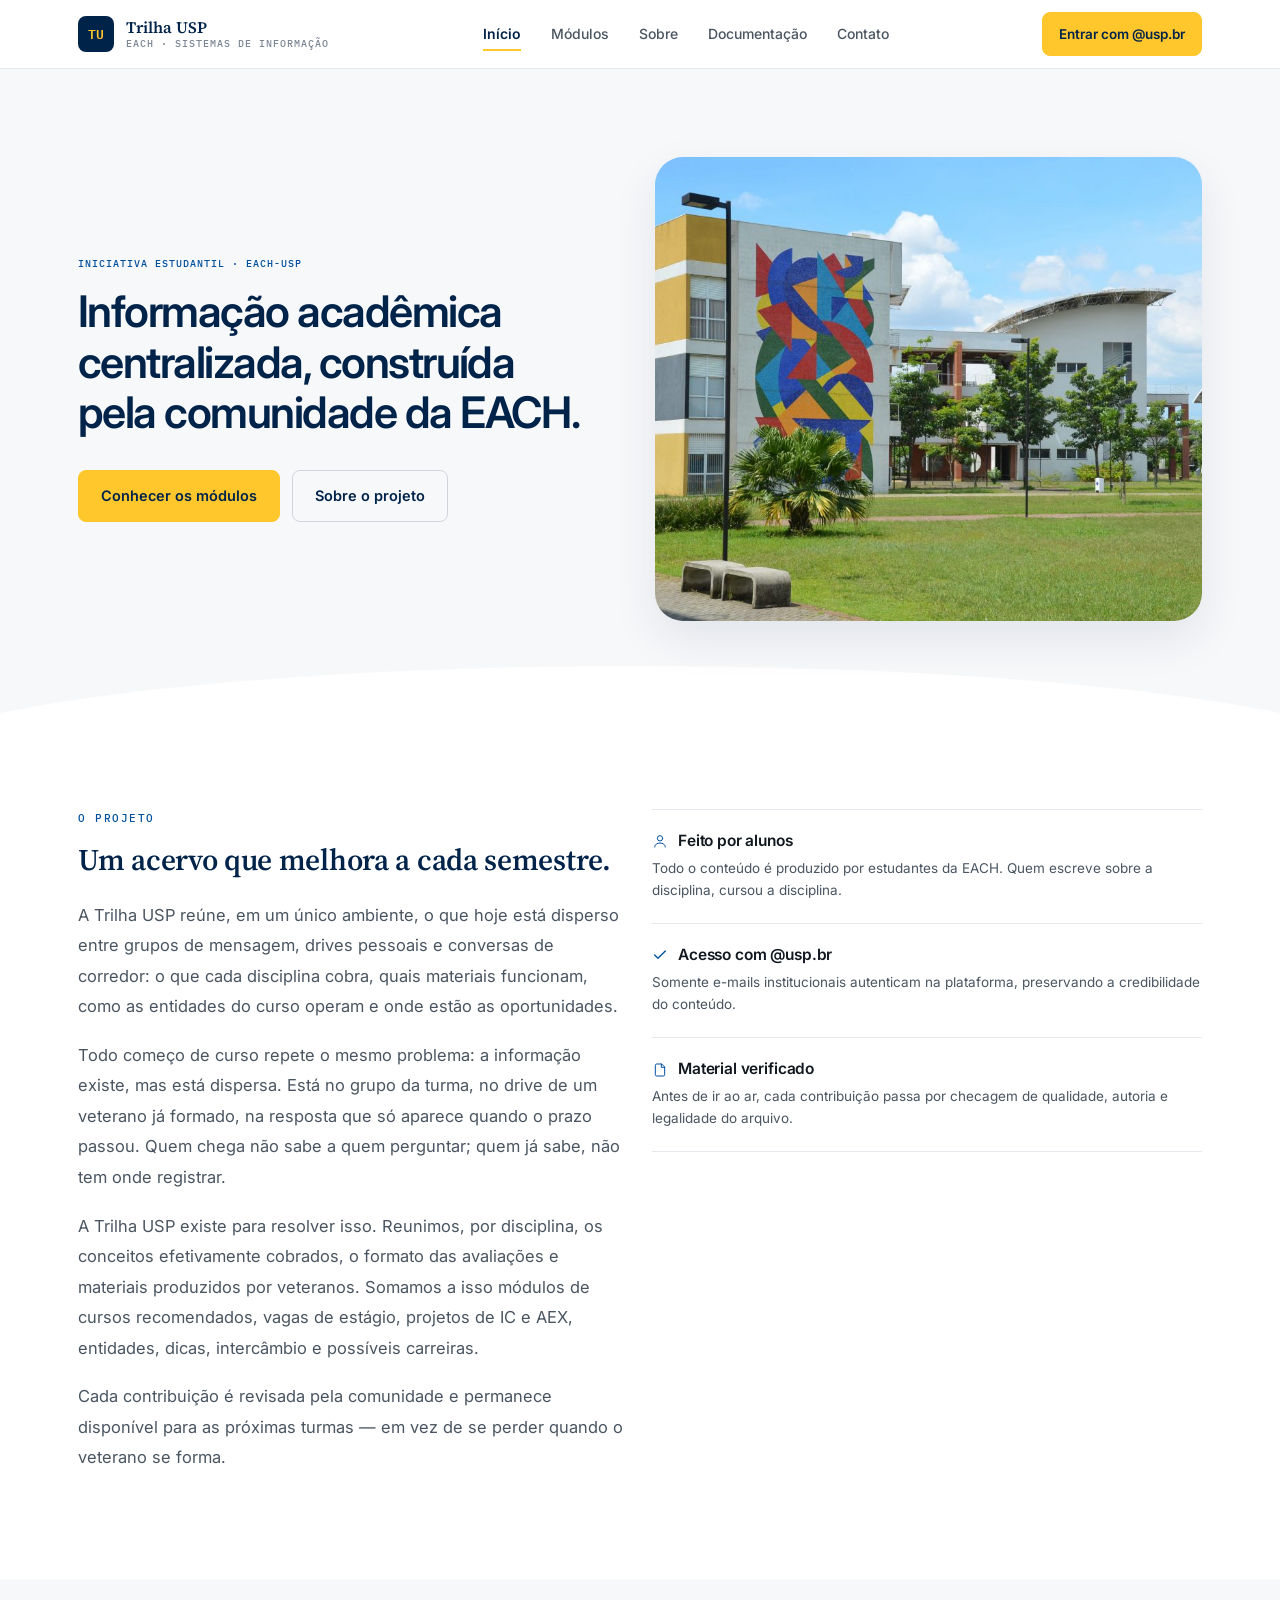
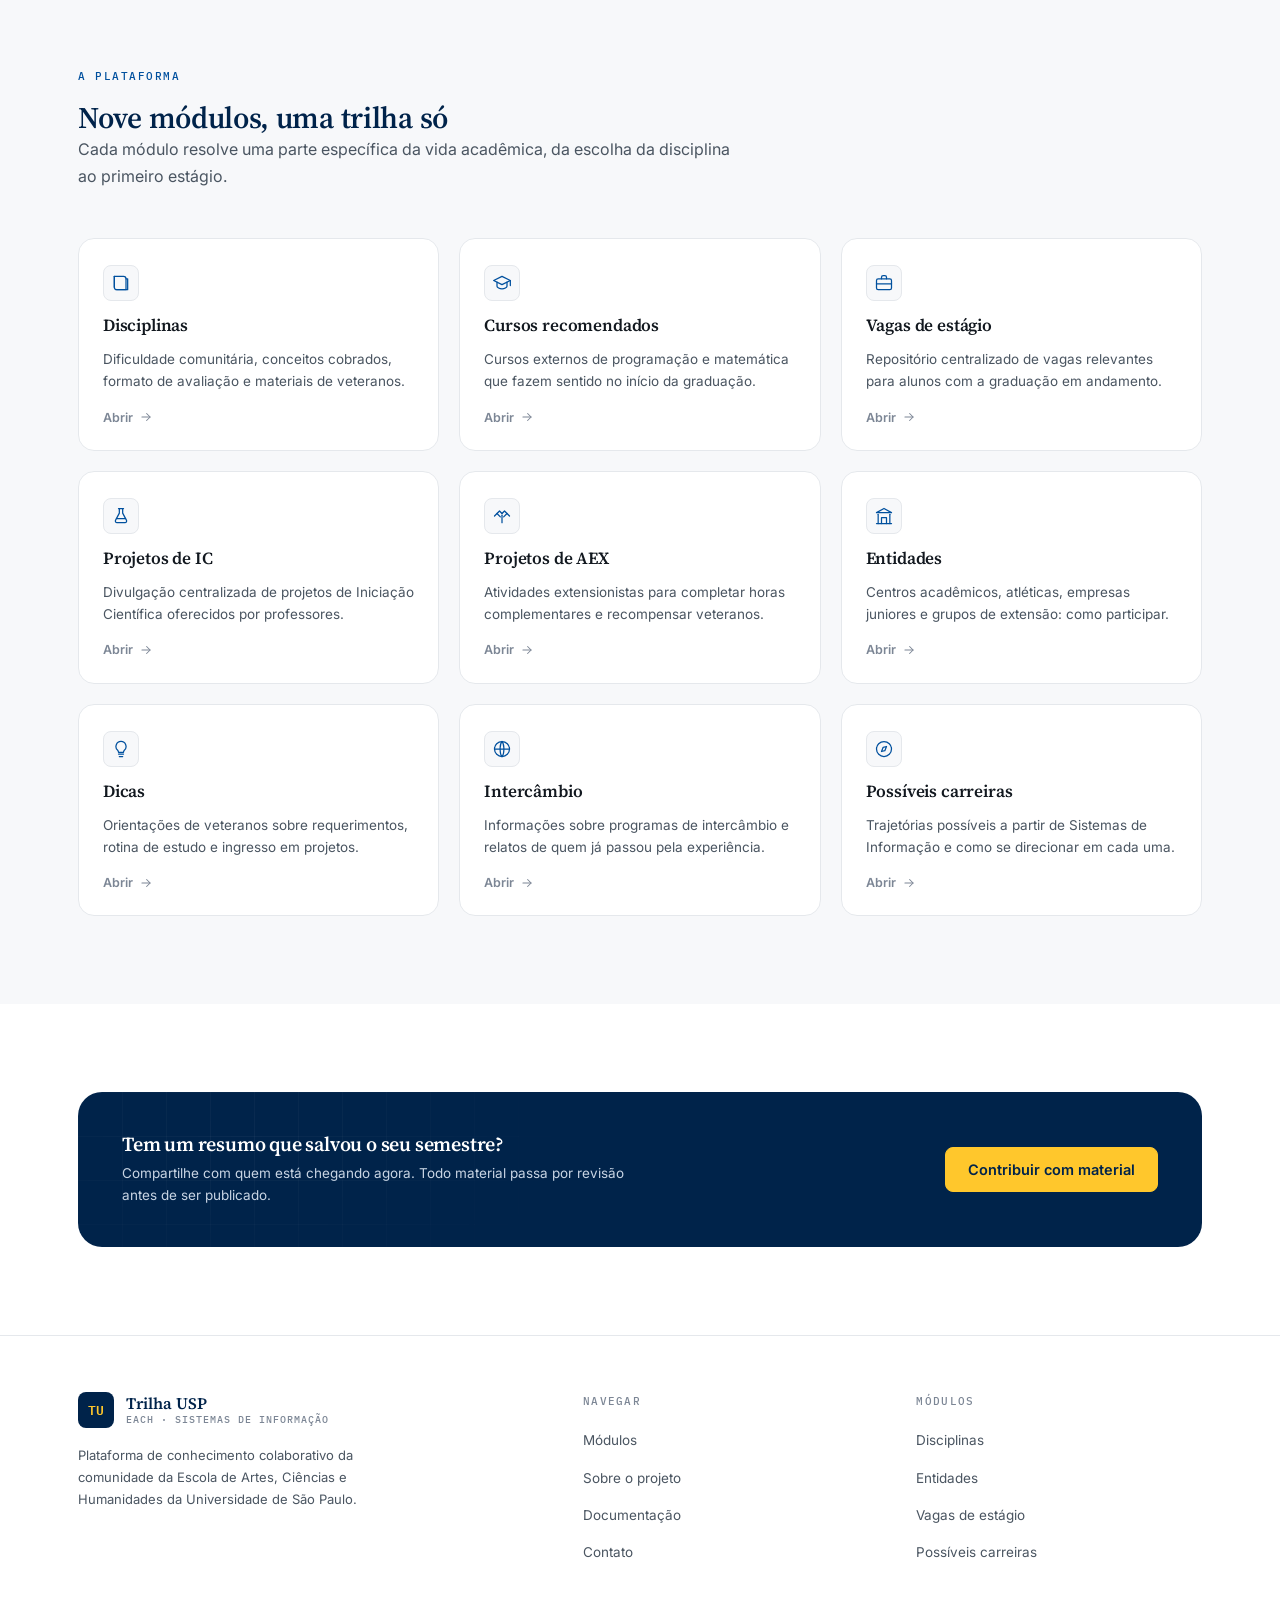
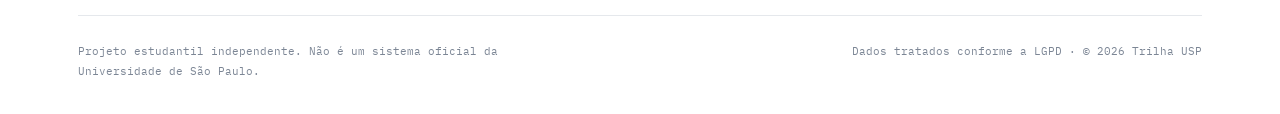
==== commit 56f6da14: "Redesign institucional: index.html" ====
--- a/index.html
+++ b/index.html
@@ -1,255 +1,259 @@
-<!DOCTYPE html>
-<html lang="pt-BR">
-<head>
-<meta charset="UTF-8">
-<meta name="viewport" content="width=device-width, initial-scale=1.0">
-<title>Trilha USP — Início</title>
-<meta name="description" content="Plataforma de conhecimento colaborativo da comunidade EACH-USP. Informação acadêmica centralizada, construída por alunos.">
-<link rel="preconnect" href="https://fonts.googleapis.com">
-<link rel="preconnect" href="https://fonts.gstatic.com" crossorigin>
-<link href="https://fonts.googleapis.com/css2?family=Source+Serif+4:opsz,wght@8..60,500;8..60,600;8..60,700&family=Inter:wght@400;500;600;700&family=IBM+Plex+Mono:wght@400;500;600&display=swap" rel="stylesheet">
-<link rel="stylesheet" href="assets/styles.css">
-</head>
-<body>
-
-<svg aria-hidden="true" style="position:absolute;width:0;height:0;overflow:hidden">
-  <symbol id="i-home" viewBox="0 0 24 24" fill="none" stroke="currentColor" stroke-width="1.5" stroke-linecap="round" stroke-linejoin="round"><path d="M3 11l9-8 9 8"/><path d="M5 10v10h14V10"/></symbol>
-  <symbol id="i-book" viewBox="0 0 24 24" fill="none" stroke="currentColor" stroke-width="1.5" stroke-linecap="round" stroke-linejoin="round"><path d="M4 4h11a3 3 0 0 1 3 3v13H7a3 3 0 0 1-3-3z"/><path d="M4 4v13"/><path d="M18 7h2v13H7"/></symbol>
-  <symbol id="i-grad" viewBox="0 0 24 24" fill="none" stroke="currentColor" stroke-width="1.5" stroke-linecap="round" stroke-linejoin="round"><path d="M2 9l10-5 10 5-10 5z"/><path d="M6 11v5c0 1.5 3 3 6 3s6-1.5 6-3v-5"/><path d="M22 9v6"/></symbol>
-  <symbol id="i-briefcase" viewBox="0 0 24 24" fill="none" stroke="currentColor" stroke-width="1.5" stroke-linecap="round" stroke-linejoin="round"><rect x="3" y="7" width="18" height="13" rx="2"/><path d="M9 7V5a2 2 0 0 1 2-2h2a2 2 0 0 1 2 2v2"/><path d="M3 13h18"/></symbol>
-  <symbol id="i-flask" viewBox="0 0 24 24" fill="none" stroke="currentColor" stroke-width="1.5" stroke-linecap="round" stroke-linejoin="round"><path d="M9 3h6"/><path d="M10 3v5.5L5.5 17A2 2 0 0 0 7.3 20h9.4a2 2 0 0 0 1.8-3L14 8.5V3"/><path d="M7 15h10"/></symbol>
-  <symbol id="i-hands" viewBox="0 0 24 24" fill="none" stroke="currentColor" stroke-width="1.5" stroke-linecap="round" stroke-linejoin="round"><path d="M3 12l3-3 4 4"/><path d="M21 12l-3-3-4 4"/><path d="M6 9l3-3 3 3"/><path d="M18 9l-3-3-3 3"/><path d="M12 20v-9"/></symbol>
-  <symbol id="i-landmark" viewBox="0 0 24 24" fill="none" stroke="currentColor" stroke-width="1.5" stroke-linecap="round" stroke-linejoin="round"><path d="M3 21h18"/><path d="M5 21V10"/><path d="M19 21V10"/><path d="M12 3 3 8h18z"/><path d="M9 21V14h6v7"/></symbol>
-  <symbol id="i-bulb" viewBox="0 0 24 24" fill="none" stroke="currentColor" stroke-width="1.5" stroke-linecap="round" stroke-linejoin="round"><path d="M9 18h6"/><path d="M10 21h4"/><path d="M12 3a6 6 0 0 0-4 10.5c.7.7 1 1.7 1 2.5h6c0-.8.3-1.8 1-2.5A6 6 0 0 0 12 3z"/></symbol>
-  <symbol id="i-globe" viewBox="0 0 24 24" fill="none" stroke="currentColor" stroke-width="1.5" stroke-linecap="round" stroke-linejoin="round"><circle cx="12" cy="12" r="9"/><path d="M3 12h18"/><path d="M12 3c3 3 3 15 0 18M12 3c-3 3-3 15 0 18"/></symbol>
-  <symbol id="i-compass" viewBox="0 0 24 24" fill="none" stroke="currentColor" stroke-width="1.5" stroke-linecap="round" stroke-linejoin="round"><circle cx="12" cy="12" r="9"/><path d="m15 9-2 5-4 1 2-5z"/></symbol>
-  <symbol id="i-file" viewBox="0 0 24 24" fill="none" stroke="currentColor" stroke-width="1.5" stroke-linecap="round" stroke-linejoin="round"><path d="M14 3H7a2 2 0 0 0-2 2v14a2 2 0 0 0 2 2h10a2 2 0 0 0 2-2V8z"/><path d="M14 3v5h5"/></symbol>
-  <symbol id="i-search" viewBox="0 0 24 24" fill="none" stroke="currentColor" stroke-width="1.75" stroke-linecap="round" stroke-linejoin="round"><circle cx="11" cy="11" r="7"/><path d="m20 20-3.5-3.5"/></symbol>
-  <symbol id="i-menu" viewBox="0 0 24 24" fill="none" stroke="currentColor" stroke-width="1.5" stroke-linecap="round" stroke-linejoin="round"><path d="M4 7h16M4 12h16M4 17h16"/></symbol>
-  <symbol id="i-arrow" viewBox="0 0 24 24" fill="none" stroke="currentColor" stroke-width="1.75" stroke-linecap="round" stroke-linejoin="round"><path d="M5 12h14"/><path d="m13 6 6 6-6 6"/></symbol>
-  <symbol id="i-download" viewBox="0 0 24 24" fill="none" stroke="currentColor" stroke-width="1.75" stroke-linecap="round" stroke-linejoin="round"><path d="M12 3v12"/><path d="m7 11 5 5 5-5"/><path d="M4 21h16"/></symbol>
-  <symbol id="i-info" viewBox="0 0 24 24" fill="none" stroke="currentColor" stroke-width="1.5" stroke-linecap="round" stroke-linejoin="round"><circle cx="12" cy="12" r="9"/><path d="M12 8h.01"/><path d="M11 12h1v5h1"/></symbol>
-  <symbol id="i-check" viewBox="0 0 24 24" fill="none" stroke="currentColor" stroke-width="2" stroke-linecap="round" stroke-linejoin="round"><path d="m4 12 5 5L20 6"/></symbol>
-  <symbol id="i-clock" viewBox="0 0 24 24" fill="none" stroke="currentColor" stroke-width="1.5" stroke-linecap="round" stroke-linejoin="round"><circle cx="12" cy="12" r="9"/><path d="M12 7v5l3 2"/></symbol>
-  <symbol id="i-play" viewBox="0 0 24 24" fill="none" stroke="currentColor" stroke-width="1.5" stroke-linecap="round" stroke-linejoin="round"><circle cx="12" cy="12" r="9"/><path d="m10 8 6 4-6 4z"/></symbol>
-  <symbol id="i-note" viewBox="0 0 24 24" fill="none" stroke="currentColor" stroke-width="1.5" stroke-linecap="round" stroke-linejoin="round"><rect x="5" y="3" width="14" height="18" rx="2"/><path d="M9 8h6M9 12h6M9 16h4"/></symbol>
-  <symbol id="i-user" viewBox="0 0 24 24" fill="none" stroke="currentColor" stroke-width="1.5" stroke-linecap="round" stroke-linejoin="round"><circle cx="12" cy="8" r="4"/><path d="M4 21c0-4 4-6 8-6s8 2 8 6"/></symbol>
-</svg>
-
-<header class="site-header">
-  <div class="container header-inner">
-    <a href="index.html" class="brand" aria-label="Trilha USP">
-      <span class="brand-mark">TU</span>
-      <span class="brand-name">
-        <strong>Trilha USP</strong>
-        <small>EACH · Sistemas de Informação</small>
-      </span>
-    </a>
-    <nav class="main-nav" aria-label="Navegação principal">
-      <a href="index.html" class="is-active">Início</a>
-      <a href="modulos.html">Módulos</a>
-      <a href="sobre.html">Sobre</a>
-      <a href="documentacao.html">Documentação</a>
-      <a href="contato.html">Contato</a>
-    </nav>
-    <div class="header-actions">
-      <button class="btn btn-gold" type="button">Entrar com @usp.br</button>
-      <button class="menu-toggle" type="button" aria-label="Abrir menu" aria-expanded="false">
-        <svg class="icon icon-lg"><use href="#i-menu"/></svg>
-      </button>
-    </div>
-  </div>
-  <div class="drawer-backdrop" hidden></div>
-</header>
-
-<main>
-
-  <!-- HERO -->
-  <section class="hero">
-    <div class="container">
-      <span class="eyebrow" style="color:var(--usp-gold)">Iniciativa estudantil · EACH-USP</span>
-      <h1>Informação acadêmica centralizada, construída pela comunidade da EACH.</h1>
-      <p class="lead">
-        A Trilha USP reúne, em um único ambiente, o que hoje está disperso entre grupos
-        de mensagem, drives pessoais e conversas de corredor: o que cada disciplina
-        cobra, quais materiais funcionam, como as entidades do curso operam e onde
-        estão as oportunidades.
-      </p>
-      <div class="hero-actions">
-        <a class="btn btn-gold btn-lg" href="modulos.html">Conhecer os módulos</a>
-        <a class="btn btn-outline btn-lg" href="sobre.html">Sobre o projeto</a>
-      </div>
-    </div>
-  </section>
-
-  <!-- O QUE É -->
-  <section class="section">
-    <div class="container">
-      <div class="grid-2" style="align-items:start;">
-        <div class="reveal">
-          <span class="eyebrow">O projeto</span>
-          <h2 style="margin-bottom:22px;">Um acervo que melhora a cada semestre.</h2>
-          <div class="prose">
-            <p>
-              Todo começo de curso repete o mesmo problema: a informação existe, mas
-              está dispersa. Está no grupo da turma, no drive de um veterano já
-              formado, na resposta que só aparece quando o prazo passou. Quem chega
-              não sabe a quem perguntar; quem já sabe, não tem onde registrar.
-            </p>
-            <p>
-              A Trilha USP existe para resolver isso. Reunimos, por disciplina, os
-              conceitos efetivamente cobrados, o formato das avaliações e materiais
-              produzidos por veteranos. Somamos a isso módulos de cursos
-              recomendados, vagas de estágio, projetos de IC e AEX, entidades,
-              dicas, intercâmbio e possíveis carreiras.
-            </p>
-            <p>
-              Cada contribuição é revisada pela comunidade e permanece disponível
-              para as próximas turmas — em vez de se perder quando o veterano se
-              forma.
-            </p>
-          </div>
-        </div>
-        <aside class="reveal" aria-label="Princípios do projeto">
-          <div class="principle">
-            <h4><svg class="icon"><use href="#i-user"/></svg> Feito por alunos</h4>
-            <p>Todo o conteúdo é produzido por estudantes da EACH. Quem escreve sobre a disciplina, cursou a disciplina.</p>
-          </div>
-          <div class="principle">
-            <h4><svg class="icon"><use href="#i-check"/></svg> Acesso com @usp.br</h4>
-            <p>Somente e-mails institucionais autenticam na plataforma, preservando a credibilidade do conteúdo.</p>
-          </div>
-          <div class="principle">
-            <h4><svg class="icon"><use href="#i-file"/></svg> Material verificado</h4>
-            <p>Antes de ir ao ar, cada contribuição passa por checagem de qualidade, autoria e legalidade do arquivo.</p>
-          </div>
-        </aside>
-      </div>
-    </div>
-  </section>
-
-  <!-- MÓDULOS -->
-  <section class="section section--alt">
-    <div class="container">
-      <div class="section-head reveal">
-        <span class="eyebrow">A plataforma</span>
-        <h2>Nove módulos, uma trilha só</h2>
-        <p>Cada módulo resolve uma parte específica da vida acadêmica, da escolha da disciplina ao primeiro estágio.</p>
-      </div>
-
-      <div class="module-grid reveal">
-        <a class="module" href="disciplinas.html">
-          <span class="module-ic"><svg class="icon icon-lg"><use href="#i-book"/></svg></span>
-          <h3>Disciplinas</h3>
-          <p>Dificuldade comunitária, conceitos cobrados, formato de avaliação e materiais de veteranos.</p>
-          <span class="module-go">Abrir <svg class="icon icon-sm"><use href="#i-arrow"/></svg></span>
-        </a>
-        <a class="module" href="em-breve.html?m=cursos">
-          <span class="module-ic"><svg class="icon icon-lg"><use href="#i-grad"/></svg></span>
-          <h3>Cursos recomendados</h3>
-          <p>Cursos externos de programação e matemática que fazem sentido no início da graduação.</p>
-          <span class="module-go">Abrir <svg class="icon icon-sm"><use href="#i-arrow"/></svg></span>
-        </a>
-        <a class="module" href="em-breve.html?m=vagas">
-          <span class="module-ic"><svg class="icon icon-lg"><use href="#i-briefcase"/></svg></span>
-          <h3>Vagas de estágio</h3>
-          <p>Repositório centralizado de vagas relevantes para alunos com a graduação em andamento.</p>
-          <span class="module-go">Abrir <svg class="icon icon-sm"><use href="#i-arrow"/></svg></span>
-        </a>
-        <a class="module" href="em-breve.html?m=ic">
-          <span class="module-ic"><svg class="icon icon-lg"><use href="#i-flask"/></svg></span>
-          <h3>Projetos de IC</h3>
-          <p>Divulgação centralizada de projetos de Iniciação Científica oferecidos por professores.</p>
-          <span class="module-go">Abrir <svg class="icon icon-sm"><use href="#i-arrow"/></svg></span>
-        </a>
-        <a class="module" href="em-breve.html?m=aex">
-          <span class="module-ic"><svg class="icon icon-lg"><use href="#i-hands"/></svg></span>
-          <h3>Projetos de AEX</h3>
-          <p>Atividades extensionistas para completar horas complementares e recompensar veteranos.</p>
-          <span class="module-go">Abrir <svg class="icon icon-sm"><use href="#i-arrow"/></svg></span>
-        </a>
-        <a class="module" href="entidades.html">
-          <span class="module-ic"><svg class="icon icon-lg"><use href="#i-landmark"/></svg></span>
-          <h3>Entidades</h3>
-          <p>Centros acadêmicos, atléticas, empresas juniores e grupos de extensão: como participar.</p>
-          <span class="module-go">Abrir <svg class="icon icon-sm"><use href="#i-arrow"/></svg></span>
-        </a>
-        <a class="module" href="em-breve.html?m=dicas">
-          <span class="module-ic"><svg class="icon icon-lg"><use href="#i-bulb"/></svg></span>
-          <h3>Dicas</h3>
-          <p>Orientações de veteranos sobre requerimentos, rotina de estudo e ingresso em projetos.</p>
-          <span class="module-go">Abrir <svg class="icon icon-sm"><use href="#i-arrow"/></svg></span>
-        </a>
-        <a class="module" href="em-breve.html?m=intercambio">
-          <span class="module-ic"><svg class="icon icon-lg"><use href="#i-globe"/></svg></span>
-          <h3>Intercâmbio</h3>
-          <p>Informações sobre programas de intercâmbio e relatos de quem já passou pela experiência.</p>
-          <span class="module-go">Abrir <svg class="icon icon-sm"><use href="#i-arrow"/></svg></span>
-        </a>
-        <a class="module" href="em-breve.html?m=carreiras">
-          <span class="module-ic"><svg class="icon icon-lg"><use href="#i-compass"/></svg></span>
-          <h3>Possíveis carreiras</h3>
-          <p>Trajetórias possíveis a partir de Sistemas de Informação e como se direcionar em cada uma.</p>
-          <span class="module-go">Abrir <svg class="icon icon-sm"><use href="#i-arrow"/></svg></span>
-        </a>
-      </div>
-    </div>
-  </section>
-
-  <!-- CTA -->
-  <section class="section">
-    <div class="container">
-      <div class="cta reveal">
-        <div>
-          <h3>Tem um resumo que salvou o seu semestre?</h3>
-          <p>Compartilhe com quem está chegando agora. Todo material passa por revisão antes de ser publicado.</p>
-        </div>
-        <button class="btn btn-gold btn-lg" type="button">Contribuir com material</button>
-      </div>
-    </div>
-  </section>
-
-</main>
-
-<footer class="site-footer">
-  <div class="container">
-    <div class="footer-grid">
-      <div class="footer-brand">
-        <a href="index.html" class="brand">
-          <span class="brand-mark">TU</span>
-          <span class="brand-name">
-            <strong>Trilha USP</strong>
-            <small>EACH · Sistemas de Informação</small>
-          </span>
-        </a>
-        <p>Plataforma de conhecimento colaborativo da comunidade da Escola de Artes, Ciências e Humanidades da Universidade de São Paulo.</p>
-      </div>
-      <div class="footer-col">
-        <h5>Navegar</h5>
-        <ul>
-          <li><a href="modulos.html">Módulos</a></li>
-          <li><a href="sobre.html">Sobre o projeto</a></li>
-          <li><a href="documentacao.html">Documentação</a></li>
-          <li><a href="contato.html">Contato</a></li>
-        </ul>
-      </div>
-      <div class="footer-col">
-        <h5>Módulos</h5>
-        <ul>
-          <li><a href="disciplinas.html">Disciplinas</a></li>
-          <li><a href="entidades.html">Entidades</a></li>
-          <li><a href="em-breve.html?m=vagas">Vagas de estágio</a></li>
-          <li><a href="em-breve.html?m=carreiras">Possíveis carreiras</a></li>
-        </ul>
-      </div>
-    </div>
-    <div class="footer-legal">
-      <p>Projeto estudantil independente. Não é um sistema oficial da Universidade de São Paulo.</p>
-      <p>Dados tratados conforme a LGPD · © <span data-year>2026</span> Trilha USP</p>
-    </div>
-  </div>
-</footer>
-
-<script src="assets/main.js" defer></script>
-</body>
-</html>+<!DOCTYPE html>
+<html lang="pt-BR">
+<head>
+<meta charset="UTF-8">
+<meta name="viewport" content="width=device-width, initial-scale=1.0">
+<title>Trilha USP — Início</title>
+<meta name="description" content="Plataforma de conhecimento colaborativo da comunidade EACH-USP. Informação acadêmica centralizada, construída por alunos.">
+<link rel="preconnect" href="https://fonts.googleapis.com">
+<link rel="preconnect" href="https://fonts.gstatic.com" crossorigin>
+<link href="https://fonts.googleapis.com/css2?family=Source+Serif+4:opsz,wght@8..60,500;8..60,600;8..60,700&family=Inter:wght@400;500;600;700&family=IBM+Plex+Mono:wght@400;500;600&display=swap" rel="stylesheet">
+<link rel="stylesheet" href="assets/styles.css">
+</head>
+<body>
+
+<svg aria-hidden="true" style="position:absolute;width:0;height:0;overflow:hidden">
+  <symbol id="i-home" viewBox="0 0 24 24" fill="none" stroke="currentColor" stroke-width="1.5" stroke-linecap="round" stroke-linejoin="round"><path d="M3 11l9-8 9 8"/><path d="M5 10v10h14V10"/></symbol>
+  <symbol id="i-book" viewBox="0 0 24 24" fill="none" stroke="currentColor" stroke-width="1.5" stroke-linecap="round" stroke-linejoin="round"><path d="M4 4h11a3 3 0 0 1 3 3v13H7a3 3 0 0 1-3-3z"/><path d="M4 4v13"/><path d="M18 7h2v13H7"/></symbol>
+  <symbol id="i-grad" viewBox="0 0 24 24" fill="none" stroke="currentColor" stroke-width="1.5" stroke-linecap="round" stroke-linejoin="round"><path d="M2 9l10-5 10 5-10 5z"/><path d="M6 11v5c0 1.5 3 3 6 3s6-1.5 6-3v-5"/><path d="M22 9v6"/></symbol>
+  <symbol id="i-briefcase" viewBox="0 0 24 24" fill="none" stroke="currentColor" stroke-width="1.5" stroke-linecap="round" stroke-linejoin="round"><rect x="3" y="7" width="18" height="13" rx="2"/><path d="M9 7V5a2 2 0 0 1 2-2h2a2 2 0 0 1 2 2v2"/><path d="M3 13h18"/></symbol>
+  <symbol id="i-flask" viewBox="0 0 24 24" fill="none" stroke="currentColor" stroke-width="1.5" stroke-linecap="round" stroke-linejoin="round"><path d="M9 3h6"/><path d="M10 3v5.5L5.5 17A2 2 0 0 0 7.3 20h9.4a2 2 0 0 0 1.8-3L14 8.5V3"/><path d="M7 15h10"/></symbol>
+  <symbol id="i-hands" viewBox="0 0 24 24" fill="none" stroke="currentColor" stroke-width="1.5" stroke-linecap="round" stroke-linejoin="round"><path d="M3 12l3-3 4 4"/><path d="M21 12l-3-3-4 4"/><path d="M6 9l3-3 3 3"/><path d="M18 9l-3-3-3 3"/><path d="M12 20v-9"/></symbol>
+  <symbol id="i-landmark" viewBox="0 0 24 24" fill="none" stroke="currentColor" stroke-width="1.5" stroke-linecap="round" stroke-linejoin="round"><path d="M3 21h18"/><path d="M5 21V10"/><path d="M19 21V10"/><path d="M12 3 3 8h18z"/><path d="M9 21V14h6v7"/></symbol>
+  <symbol id="i-bulb" viewBox="0 0 24 24" fill="none" stroke="currentColor" stroke-width="1.5" stroke-linecap="round" stroke-linejoin="round"><path d="M9 18h6"/><path d="M10 21h4"/><path d="M12 3a6 6 0 0 0-4 10.5c.7.7 1 1.7 1 2.5h6c0-.8.3-1.8 1-2.5A6 6 0 0 0 12 3z"/></symbol>
+  <symbol id="i-globe" viewBox="0 0 24 24" fill="none" stroke="currentColor" stroke-width="1.5" stroke-linecap="round" stroke-linejoin="round"><circle cx="12" cy="12" r="9"/><path d="M3 12h18"/><path d="M12 3c3 3 3 15 0 18M12 3c-3 3-3 15 0 18"/></symbol>
+  <symbol id="i-compass" viewBox="0 0 24 24" fill="none" stroke="currentColor" stroke-width="1.5" stroke-linecap="round" stroke-linejoin="round"><circle cx="12" cy="12" r="9"/><path d="m15 9-2 5-4 1 2-5z"/></symbol>
+  <symbol id="i-file" viewBox="0 0 24 24" fill="none" stroke="currentColor" stroke-width="1.5" stroke-linecap="round" stroke-linejoin="round"><path d="M14 3H7a2 2 0 0 0-2 2v14a2 2 0 0 0 2 2h10a2 2 0 0 0 2-2V8z"/><path d="M14 3v5h5"/></symbol>
+  <symbol id="i-search" viewBox="0 0 24 24" fill="none" stroke="currentColor" stroke-width="1.75" stroke-linecap="round" stroke-linejoin="round"><circle cx="11" cy="11" r="7"/><path d="m20 20-3.5-3.5"/></symbol>
+  <symbol id="i-menu" viewBox="0 0 24 24" fill="none" stroke="currentColor" stroke-width="1.5" stroke-linecap="round" stroke-linejoin="round"><path d="M4 7h16M4 12h16M4 17h16"/></symbol>
+  <symbol id="i-arrow" viewBox="0 0 24 24" fill="none" stroke="currentColor" stroke-width="1.75" stroke-linecap="round" stroke-linejoin="round"><path d="M5 12h14"/><path d="m13 6 6 6-6 6"/></symbol>
+  <symbol id="i-download" viewBox="0 0 24 24" fill="none" stroke="currentColor" stroke-width="1.75" stroke-linecap="round" stroke-linejoin="round"><path d="M12 3v12"/><path d="m7 11 5 5 5-5"/><path d="M4 21h16"/></symbol>
+  <symbol id="i-info" viewBox="0 0 24 24" fill="none" stroke="currentColor" stroke-width="1.5" stroke-linecap="round" stroke-linejoin="round"><circle cx="12" cy="12" r="9"/><path d="M12 8h.01"/><path d="M11 12h1v5h1"/></symbol>
+  <symbol id="i-check" viewBox="0 0 24 24" fill="none" stroke="currentColor" stroke-width="2" stroke-linecap="round" stroke-linejoin="round"><path d="m4 12 5 5L20 6"/></symbol>
+  <symbol id="i-clock" viewBox="0 0 24 24" fill="none" stroke="currentColor" stroke-width="1.5" stroke-linecap="round" stroke-linejoin="round"><circle cx="12" cy="12" r="9"/><path d="M12 7v5l3 2"/></symbol>
+  <symbol id="i-play" viewBox="0 0 24 24" fill="none" stroke="currentColor" stroke-width="1.5" stroke-linecap="round" stroke-linejoin="round"><circle cx="12" cy="12" r="9"/><path d="m10 8 6 4-6 4z"/></symbol>
+  <symbol id="i-note" viewBox="0 0 24 24" fill="none" stroke="currentColor" stroke-width="1.5" stroke-linecap="round" stroke-linejoin="round"><rect x="5" y="3" width="14" height="18" rx="2"/><path d="M9 8h6M9 12h6M9 16h4"/></symbol>
+  <symbol id="i-user" viewBox="0 0 24 24" fill="none" stroke="currentColor" stroke-width="1.5" stroke-linecap="round" stroke-linejoin="round"><circle cx="12" cy="8" r="4"/><path d="M4 21c0-4 4-6 8-6s8 2 8 6"/></symbol>
+</svg>
+
+<header class="site-header">
+  <div class="container header-inner">
+    <a href="index.html" class="brand" aria-label="Trilha USP">
+      <span class="brand-mark">TU</span>
+      <span class="brand-name">
+        <strong>Trilha USP</strong>
+        <small>EACH · Sistemas de Informação</small>
+      </span>
+    </a>
+    <nav class="main-nav" aria-label="Navegação principal">
+      <a href="index.html" class="is-active">Início</a>
+      <a href="modulos.html">Módulos</a>
+      <a href="sobre.html">Sobre</a>
+      <a href="documentacao.html">Documentação</a>
+      <a href="contato.html">Contato</a>
+    </nav>
+    <div class="header-actions">
+      <button class="btn btn-gold" type="button">Entrar com @usp.br</button>
+      <button class="menu-toggle" type="button" aria-label="Abrir menu" aria-expanded="false">
+        <svg class="icon icon-lg"><use href="#i-menu"/></svg>
+      </button>
+    </div>
+  </div>
+  <div class="drawer-backdrop" hidden></div>
+</header>
+
+<main>
+
+  <!-- HERO -->
+  <section class="hero hero--light">
+    <div class="container hero-layout">
+      <div class="hero-copy">
+      <span class="eyebrow">Iniciativa estudantil · EACH-USP</span>
+      <h1>Informação acadêmica centralizada, construída pela comunidade da EACH.</h1>
+      <div class="hero-actions">
+        <a class="btn btn-gold btn-lg" href="modulos.html">Conhecer os módulos</a>
+        <a class="btn btn-outline btn-lg" href="sobre.html">Sobre o projeto</a>
+      </div>
+      </div>
+      <figure class="hero-photo"><img src="img/each-campus.svg" width="1024" height="678" alt="Campus da EACH-USP, com edifícios, mural colorido e jardins" fetchpriority="high"></figure>
+    </div>
+  </section>
+
+  <!-- O QUE É -->
+  <section class="section">
+    <div class="container">
+      <div class="grid-2" style="align-items:start;">
+        <div class="reveal">
+          <span class="eyebrow">O projeto</span>
+          <h2 style="margin-bottom:22px;">Um acervo que melhora a cada semestre.</h2>
+          <div class="prose">
+      <p class="intro-detail">
+        A Trilha USP reúne, em um único ambiente, o que hoje está disperso entre grupos
+        de mensagem, drives pessoais e conversas de corredor: o que cada disciplina
+        cobra, quais materiais funcionam, como as entidades do curso operam e onde
+        estão as oportunidades.
+      </p>
+
+            <p>
+              Todo começo de curso repete o mesmo problema: a informação existe, mas
+              está dispersa. Está no grupo da turma, no drive de um veterano já
+              formado, na resposta que só aparece quando o prazo passou. Quem chega
+              não sabe a quem perguntar; quem já sabe, não tem onde registrar.
+            </p>
+            <p>
+              A Trilha USP existe para resolver isso. Reunimos, por disciplina, os
+              conceitos efetivamente cobrados, o formato das avaliações e materiais
+              produzidos por veteranos. Somamos a isso módulos de cursos
+              recomendados, vagas de estágio, projetos de IC e AEX, entidades,
+              dicas, intercâmbio e possíveis carreiras.
+            </p>
+            <p>
+              Cada contribuição é revisada pela comunidade e permanece disponível
+              para as próximas turmas — em vez de se perder quando o veterano se
+              forma.
+            </p>
+          </div>
+        </div>
+        <aside class="reveal" aria-label="Princípios do projeto">
+          <div class="principle">
+            <h4><svg class="icon"><use href="#i-user"/></svg> Feito por alunos</h4>
+            <p>Todo o conteúdo é produzido por estudantes da EACH. Quem escreve sobre a disciplina, cursou a disciplina.</p>
+          </div>
+          <div class="principle">
+            <h4><svg class="icon"><use href="#i-check"/></svg> Acesso com @usp.br</h4>
+            <p>Somente e-mails institucionais autenticam na plataforma, preservando a credibilidade do conteúdo.</p>
+          </div>
+          <div class="principle">
+            <h4><svg class="icon"><use href="#i-file"/></svg> Material verificado</h4>
+            <p>Antes de ir ao ar, cada contribuição passa por checagem de qualidade, autoria e legalidade do arquivo.</p>
+          </div>
+        </aside>
+      </div>
+    </div>
+  </section>
+
+  <!-- MÓDULOS -->
+  <section class="section section--alt">
+    <div class="container">
+      <div class="section-head reveal">
+        <span class="eyebrow">A plataforma</span>
+        <h2>Nove módulos, uma trilha só</h2>
+        <p>Cada módulo resolve uma parte específica da vida acadêmica, da escolha da disciplina ao primeiro estágio.</p>
+      </div>
+
+      <div class="module-grid reveal">
+        <a class="module" href="disciplinas.html">
+          <span class="module-ic"><svg class="icon icon-lg"><use href="#i-book"/></svg></span>
+          <h3>Disciplinas</h3>
+          <p>Dificuldade comunitária, conceitos cobrados, formato de avaliação e materiais de veteranos.</p>
+          <span class="module-go">Abrir <svg class="icon icon-sm"><use href="#i-arrow"/></svg></span>
+        </a>
+        <a class="module" href="em-breve.html?m=cursos">
+          <span class="module-ic"><svg class="icon icon-lg"><use href="#i-grad"/></svg></span>
+          <h3>Cursos recomendados</h3>
+          <p>Cursos externos de programação e matemática que fazem sentido no início da graduação.</p>
+          <span class="module-go">Abrir <svg class="icon icon-sm"><use href="#i-arrow"/></svg></span>
+        </a>
+        <a class="module" href="em-breve.html?m=vagas">
+          <span class="module-ic"><svg class="icon icon-lg"><use href="#i-briefcase"/></svg></span>
+          <h3>Vagas de estágio</h3>
+          <p>Repositório centralizado de vagas relevantes para alunos com a graduação em andamento.</p>
+          <span class="module-go">Abrir <svg class="icon icon-sm"><use href="#i-arrow"/></svg></span>
+        </a>
+        <a class="module" href="em-breve.html?m=ic">
+          <span class="module-ic"><svg class="icon icon-lg"><use href="#i-flask"/></svg></span>
+          <h3>Projetos de IC</h3>
+          <p>Divulgação centralizada de projetos de Iniciação Científica oferecidos por professores.</p>
+          <span class="module-go">Abrir <svg class="icon icon-sm"><use href="#i-arrow"/></svg></span>
+        </a>
+        <a class="module" href="em-breve.html?m=aex">
+          <span class="module-ic"><svg class="icon icon-lg"><use href="#i-hands"/></svg></span>
+          <h3>Projetos de AEX</h3>
+          <p>Atividades extensionistas para completar horas complementares e recompensar veteranos.</p>
+          <span class="module-go">Abrir <svg class="icon icon-sm"><use href="#i-arrow"/></svg></span>
+        </a>
+        <a class="module" href="entidades.html">
+          <span class="module-ic"><svg class="icon icon-lg"><use href="#i-landmark"/></svg></span>
+          <h3>Entidades</h3>
+          <p>Centros acadêmicos, atléticas, empresas juniores e grupos de extensão: como participar.</p>
+          <span class="module-go">Abrir <svg class="icon icon-sm"><use href="#i-arrow"/></svg></span>
+        </a>
+        <a class="module" href="em-breve.html?m=dicas">
+          <span class="module-ic"><svg class="icon icon-lg"><use href="#i-bulb"/></svg></span>
+          <h3>Dicas</h3>
+          <p>Orientações de veteranos sobre requerimentos, rotina de estudo e ingresso em projetos.</p>
+          <span class="module-go">Abrir <svg class="icon icon-sm"><use href="#i-arrow"/></svg></span>
+        </a>
+        <a class="module" href="em-breve.html?m=intercambio">
+          <span class="module-ic"><svg class="icon icon-lg"><use href="#i-globe"/></svg></span>
+          <h3>Intercâmbio</h3>
+          <p>Informações sobre programas de intercâmbio e relatos de quem já passou pela experiência.</p>
+          <span class="module-go">Abrir <svg class="icon icon-sm"><use href="#i-arrow"/></svg></span>
+        </a>
+        <a class="module" href="em-breve.html?m=carreiras">
+          <span class="module-ic"><svg class="icon icon-lg"><use href="#i-compass"/></svg></span>
+          <h3>Possíveis carreiras</h3>
+          <p>Trajetórias possíveis a partir de Sistemas de Informação e como se direcionar em cada uma.</p>
+          <span class="module-go">Abrir <svg class="icon icon-sm"><use href="#i-arrow"/></svg></span>
+        </a>
+      </div>
+    </div>
+  </section>
+
+  <!-- CTA -->
+  <section class="section">
+    <div class="container">
+      <div class="cta reveal">
+        <div>
+          <h3>Tem um resumo que salvou o seu semestre?</h3>
+          <p>Compartilhe com quem está chegando agora. Todo material passa por revisão antes de ser publicado.</p>
+        </div>
+        <button class="btn btn-gold btn-lg" type="button">Contribuir com material</button>
+      </div>
+    </div>
+  </section>
+
+</main>
+
+<footer class="site-footer">
+  <div class="container">
+    <div class="footer-grid">
+      <div class="footer-brand">
+        <a href="index.html" class="brand">
+          <span class="brand-mark">TU</span>
+          <span class="brand-name">
+            <strong>Trilha USP</strong>
+            <small>EACH · Sistemas de Informação</small>
+          </span>
+        </a>
+        <p>Plataforma de conhecimento colaborativo da comunidade da Escola de Artes, Ciências e Humanidades da Universidade de São Paulo.</p>
+      </div>
+      <div class="footer-col">
+        <h5>Navegar</h5>
+        <ul>
+          <li><a href="modulos.html">Módulos</a></li>
+          <li><a href="sobre.html">Sobre o projeto</a></li>
+          <li><a href="documentacao.html">Documentação</a></li>
+          <li><a href="contato.html">Contato</a></li>
+        </ul>
+      </div>
+      <div class="footer-col">
+        <h5>Módulos</h5>
+        <ul>
+          <li><a href="disciplinas.html">Disciplinas</a></li>
+          <li><a href="entidades.html">Entidades</a></li>
+          <li><a href="em-breve.html?m=vagas">Vagas de estágio</a></li>
+          <li><a href="em-breve.html?m=carreiras">Possíveis carreiras</a></li>
+        </ul>
+      </div>
+    </div>
+    <div class="footer-legal">
+      <p>Projeto estudantil independente. Não é um sistema oficial da Universidade de São Paulo.</p>
+      <p>Dados tratados conforme a LGPD · © <span data-year>2026</span> Trilha USP</p>
+    </div>
+  </div>
+</footer>
+
+<script src="assets/main.js" defer></script>
+</body>
+</html>
--- a/assets/styles.css
+++ b/assets/styles.css
@@ -1,789 +1,842 @@
-/* =========================================================================
-   Trilha USP — folha de estilo compartilhada
-   ========================================================================= */
-
-:root{
-  /* Institucional */
-  --usp-blue-900:#00234a;
-  --usp-blue-800:#00305f;
-  --usp-blue-700:#00509e;
-  --usp-blue-600:#0a6bc4;
-  --usp-gold:#ffc72c;
-  --usp-gold-deep:#b98a00;
-
-  /* Neutros */
-  --paper:#f7f8fa;
-  --surface:#ffffff;
-  --ink:#12181f;
-  --ink-soft:#4a5561;
-  --ink-mute:#7c8695;
-  --line:#e5e8ec;
-  --line-strong:#d0d5db;
-
-  /* Estados */
-  --green:#166e4a;
-  --red:#a63a3a;
-  --amber:#8a6700;
-
-  /* Tipografia */
-  --font-serif:'Source Serif 4',Georgia,'Times New Roman',serif;
-  --font-sans:'Inter',-apple-system,BlinkMacSystemFont,'Segoe UI',sans-serif;
-  --font-mono:'IBM Plex Mono',ui-monospace,'SF Mono',Menlo,monospace;
-
-  /* Layout */
-  --container:1180px;
-  --gutter:28px;
-  --radius-sm:6px;
-  --radius:10px;
-  --radius-lg:14px;
-
-  /* Sombras */
-  --shadow-sm:0 1px 2px rgba(0,35,74,.05);
-  --shadow:0 4px 16px rgba(0,35,74,.06);
-  --shadow-lg:0 12px 40px rgba(0,35,74,.09);
-}
-
-*,*::before,*::after{box-sizing:border-box;}
-html{
-  scroll-behavior:smooth;
-  scroll-padding-top:88px;
-  -webkit-text-size-adjust:100%;
-}
-html,body{margin:0;padding:0;}
-body{
-  background:var(--paper);
-  color:var(--ink);
-  font-family:var(--font-sans);
-  font-size:16px;
-  line-height:1.7;
-  -webkit-font-smoothing:antialiased;
-  -moz-osx-font-smoothing:grayscale;
-  text-rendering:optimizeLegibility;
-}
-a{color:inherit;text-decoration:none;}
-button{font-family:inherit;cursor:pointer;}
-img{max-width:100%;display:block;}
-
-:focus-visible{
-  outline:2px solid var(--usp-blue-700);
-  outline-offset:3px;
-  border-radius:2px;
-}
-.visually-hidden{
-  position:absolute;width:1px;height:1px;padding:0;margin:-1px;
-  overflow:hidden;clip:rect(0,0,0,0);white-space:nowrap;border:0;
-}
-
-/* ========================== Tipografia ========================== */
-h1,h2,h3,h4{
-  font-family:var(--font-serif);
-  font-weight:600;
-  letter-spacing:-.01em;
-  color:var(--usp-blue-900);
-  margin:0;
-  line-height:1.2;
-}
-h1{font-size:clamp(32px,4vw,46px);}
-h2{font-size:clamp(24px,2.4vw,30px);}
-h3{font-size:19px;}
-h4{font-size:16.5px;}
-p{margin:0 0 1em;}
-p:last-child{margin-bottom:0;}
-
-.eyebrow{
-  display:block;
-  font-family:var(--font-mono);
-  font-size:11px;
-  font-weight:500;
-  letter-spacing:.14em;
-  text-transform:uppercase;
-  color:var(--usp-blue-700);
-  margin-bottom:14px;
-}
-.lead{
-  font-size:17px;
-  line-height:1.7;
-  color:var(--ink-soft);
-  max-width:62ch;
-}
-.prose{max-width:68ch;}
-.prose p{font-size:16.5px;line-height:1.85;color:var(--ink-soft);margin-bottom:1.1em;}
-.prose strong{color:var(--ink);font-weight:600;}
-
-/* ========================== Layout ========================== */
-.container{
-  width:100%;
-  max-width:var(--container);
-  margin:0 auto;
-  padding:0 var(--gutter);
-}
-.section{padding:88px 0;}
-.section--tight{padding:56px 0;}
-.section--lg{padding:112px 0;}
-.section--alt{background:var(--surface);border-top:1px solid var(--line);border-bottom:1px solid var(--line);}
-
-.section-head{max-width:660px;margin-bottom:48px;}
-.section-head p{color:var(--ink-soft);}
-
-/* ========================== Header ========================== */
-.site-header{
-  position:sticky;top:0;z-index:100;
-  background:rgba(255,255,255,.92);
-  backdrop-filter:saturate(180%) blur(12px);
-  -webkit-backdrop-filter:saturate(180%) blur(12px);
-  border-bottom:1px solid var(--line);
-}
-.header-inner{
-  display:flex;align-items:center;justify-content:space-between;
-  gap:32px;height:68px;
-}
-.brand{display:flex;align-items:center;gap:12px;flex-shrink:0;}
-.brand-mark{
-  width:36px;height:36px;border-radius:8px;
-  background:var(--usp-blue-900);color:var(--usp-gold);
-  display:flex;align-items:center;justify-content:center;
-  font-family:var(--font-mono);font-weight:600;font-size:13px;letter-spacing:.5px;
-}
-.brand-name{display:flex;flex-direction:column;line-height:1.15;}
-.brand-name strong{font-family:var(--font-serif);font-size:16px;font-weight:600;color:var(--usp-blue-900);}
-.brand-name small{
-  font-family:var(--font-mono);font-size:10px;font-weight:500;
-  letter-spacing:.1em;text-transform:uppercase;color:var(--ink-mute);margin-top:2px;
-}
-
-.main-nav{display:flex;align-items:center;gap:2px;}
-.main-nav a{
-  padding:8px 14px;font-size:14px;font-weight:500;
-  color:var(--ink-soft);border-radius:6px;
-  transition:color .2s ease,background-color .2s ease;
-}
-.main-nav a:hover{color:var(--usp-blue-900);background:var(--paper);}
-.main-nav a.is-active{color:var(--usp-blue-900);background:var(--paper);font-weight:600;}
-
-.header-actions{display:flex;align-items:center;gap:10px;flex-shrink:0;}
-.menu-toggle{
-  display:none;width:38px;height:38px;
-  align-items:center;justify-content:center;
-  background:transparent;border:1px solid var(--line);border-radius:8px;
-  color:var(--usp-blue-900);
-}
-.menu-toggle:hover{border-color:var(--line-strong);}
-
-/* ========================== Botões ========================== */
-.btn{
-  display:inline-flex;align-items:center;justify-content:center;gap:8px;
-  padding:9px 16px;font-size:13.5px;font-weight:600;
-  border-radius:8px;border:1px solid transparent;
-  transition:background-color .2s ease,border-color .2s ease,color .2s ease,box-shadow .2s ease;
-  white-space:nowrap;
-}
-.btn-gold{background:var(--usp-gold);color:var(--usp-blue-900);border-color:var(--usp-gold);}
-.btn-gold:hover{background:var(--usp-gold-deep);border-color:var(--usp-gold-deep);color:#fff;}
-.btn-primary{background:var(--usp-blue-900);color:#fff;border-color:var(--usp-blue-900);}
-.btn-primary:hover{background:var(--usp-blue-700);border-color:var(--usp-blue-700);}
-.btn-outline{background:transparent;color:var(--usp-blue-900);border-color:var(--line-strong);}
-.btn-outline:hover{border-color:var(--usp-blue-700);color:var(--usp-blue-700);}
-.btn-lg{padding:13px 22px;font-size:14.5px;}
-
-.icon{width:16px;height:16px;flex-shrink:0;}
-.icon-sm{width:14px;height:14px;}
-.icon-lg{width:20px;height:20px;}
-.icon-xl{width:22px;height:22px;}
-
-/* ========================== Hero (institucional) ========================== */
-.hero{
-  position:relative;
-  overflow:hidden;
-  background:var(--usp-blue-900);
-  color:#e9eef4;
-  padding:96px 0 104px;
-  border-bottom:1px solid var(--usp-blue-800);
-}
-.hero::before{
-  content:"";
-  position:absolute;inset:0;
-  background-image:
-    linear-gradient(rgba(255,255,255,.04) 1px,transparent 1px),
-    linear-gradient(90deg,rgba(255,255,255,.04) 1px,transparent 1px);
-  background-size:56px 56px;
-  mask-image:radial-gradient(600px 400px at 88% 30%,#000,transparent 78%);
-  -webkit-mask-image:radial-gradient(600px 400px at 88% 30%,#000,transparent 78%);
-  pointer-events:none;
-}
-.hero>.container{position:relative;z-index:1;}
-.hero h1{
-  color:#fff;
-  max-width:16ch;
-  margin-bottom:22px;
-}
-.hero .lead{
-  color:#c8d5e4;
-  font-size:17.5px;
-  max-width:60ch;
-  margin-bottom:34px;
-}
-.hero-actions{display:flex;gap:12px;flex-wrap:wrap;}
-.hero .btn-outline{color:#e9eef4;border-color:rgba(255,255,255,.28);}
-.hero .btn-outline:hover{background:rgba(255,255,255,.06);border-color:rgba(255,255,255,.5);color:#fff;}
-
-/* Page header (páginas internas) */
-.page-head{
-  background:var(--surface);
-  border-bottom:1px solid var(--line);
-  padding:64px 0 56px;
-}
-.page-head h1{margin-bottom:14px;max-width:22ch;}
-.page-head .lead{font-size:16.5px;}
-
-/* Breadcrumb */
-.crumb{
-  font-family:var(--font-mono);
-  font-size:11px;
-  letter-spacing:.08em;
-  text-transform:uppercase;
-  color:var(--ink-mute);
-  margin-bottom:18px;
-}
-.crumb a{color:var(--ink-mute);}
-.crumb a:hover{color:var(--usp-blue-700);}
-.crumb span{color:var(--usp-blue-900);font-weight:600;}
-
-/* ========================== Grids ========================== */
-.grid-3{display:grid;grid-template-columns:repeat(3,1fr);gap:20px;}
-.grid-2{display:grid;grid-template-columns:repeat(2,1fr);gap:24px;}
-.grid-4{display:grid;grid-template-columns:repeat(4,1fr);gap:18px;}
-
-/* ========================== Cards genéricos ========================== */
-.card{
-  background:var(--surface);
-  border:1px solid var(--line);
-  border-radius:var(--radius);
-  padding:24px;
-  transition:border-color .2s ease,box-shadow .2s ease;
-}
-.card:hover{border-color:var(--line-strong);box-shadow:var(--shadow);}
-
-/* ========================== Módulos (home) ========================== */
-.module-grid{
-  display:grid;
-  grid-template-columns:repeat(3,1fr);
-  gap:1px;
-  background:var(--line);
-  border:1px solid var(--line);
-  border-radius:var(--radius);
-  overflow:hidden;
-}
-.module{
-  background:var(--surface);
-  padding:26px 24px 22px;
-  display:flex;flex-direction:column;gap:14px;
-  min-height:190px;
-  transition:background-color .2s ease;
-  position:relative;
-}
-.module:hover{background:#fafbfd;}
-.module:hover .module-go{color:var(--usp-blue-700);transform:translateX(2px);}
-.module-ic{
-  width:36px;height:36px;border-radius:8px;
-  background:var(--paper);
-  color:var(--usp-blue-700);
-  display:flex;align-items:center;justify-content:center;
-  border:1px solid var(--line);
-}
-.module h3{
-  font-size:17px;
-  color:var(--ink);
-}
-.module p{
-  margin:0;font-size:13.5px;line-height:1.6;color:var(--ink-soft);
-  flex:1;
-}
-.module-go{
-  font-size:12.5px;font-weight:600;color:var(--ink-mute);
-  display:inline-flex;align-items:center;gap:6px;
-  transition:color .2s ease,transform .2s ease;
-}
-
-/* ========================== Princípios / blocos ========================== */
-.principle{
-  padding:22px 0;
-  border-top:1px solid var(--line);
-}
-.principle:last-child{border-bottom:1px solid var(--line);}
-.principle h4{
-  display:flex;align-items:center;gap:10px;
-  font-size:15.5px;color:var(--ink);margin-bottom:6px;
-  font-family:var(--font-sans);font-weight:600;
-}
-.principle h4 .icon{color:var(--usp-blue-700);}
-.principle p{font-size:13.5px;line-height:1.65;color:var(--ink-soft);margin:0;}
-
-/* ========================== Nota / aviso ========================== */
-.note{
-  display:flex;gap:12px;
-  background:#fbfaf4;
-  border:1px solid #ece4c8;
-  border-left:3px solid var(--usp-gold-deep);
-  padding:16px 18px;
-  border-radius:var(--radius-sm);
-  font-size:13px;line-height:1.65;color:#5a4a17;
-}
-.note .icon{color:var(--usp-gold-deep);margin-top:2px;}
-.note strong{color:#3c3210;font-weight:600;}
-
-/* ========================== Equipe ========================== */
-.team-grid{
-  display:grid;grid-template-columns:repeat(3,1fr);gap:24px;
-}
-.member{
-  background:var(--surface);
-  border:1px solid var(--line);
-  border-radius:var(--radius);
-  overflow:hidden;
-  display:flex;flex-direction:column;
-  transition:box-shadow .2s ease,border-color .2s ease;
-}
-.member:hover{box-shadow:var(--shadow);border-color:var(--line-strong);}
-.member-photo{
-  position:relative;aspect-ratio:1/1;
-  background:linear-gradient(160deg,var(--usp-blue-900),var(--usp-blue-700));
-  display:flex;align-items:center;justify-content:center;
-}
-.member-photo .initials{
-  font-family:var(--font-mono);font-size:26px;font-weight:600;
-  color:rgba(255,255,255,.6);letter-spacing:.2em;
-}
-.member-photo img{position:absolute;inset:0;width:100%;height:100%;object-fit:cover;}
-.member-info{padding:18px 20px 22px;display:flex;flex-direction:column;gap:8px;}
-.member-info h4{font-size:16px;color:var(--ink);}
-.member-nusp{
-  font-family:var(--font-mono);font-size:10.5px;
-  color:var(--ink-mute);letter-spacing:.05em;
-}
-.member-bio{
-  margin-top:6px;padding-top:14px;border-top:1px solid var(--line);
-  font-size:12.5px;line-height:1.65;color:var(--ink-soft);
-}
-
-/* ========================== Documentação ========================== */
-.doc-grid{display:grid;grid-template-columns:repeat(2,1fr);gap:20px;}
-.doc-card{
-  background:var(--surface);
-  border:1px solid var(--line);
-  border-radius:var(--radius);
-  padding:28px;
-  display:flex;flex-direction:column;gap:14px;
-  transition:border-color .2s ease,box-shadow .2s ease;
-}
-.doc-card:hover{border-color:var(--line-strong);box-shadow:var(--shadow);}
-.doc-cat{
-  font-family:var(--font-mono);font-size:10.5px;letter-spacing:.12em;
-  text-transform:uppercase;color:var(--usp-blue-700);
-}
-.doc-card h3{font-size:19px;color:var(--ink);line-height:1.3;}
-.doc-card p{font-size:13.5px;line-height:1.65;color:var(--ink-soft);flex:1;}
-.doc-foot{
-  display:flex;align-items:center;justify-content:space-between;gap:12px;
-  padding-top:16px;border-top:1px solid var(--line);
-}
-.doc-meta{
-  font-family:var(--font-mono);font-size:10.5px;color:var(--ink-mute);
-}
-
-/* ========================== Workspace de Disciplinas ========================== */
-.workspace{
-  display:grid;
-  grid-template-columns:320px minmax(0,1fr);
-  min-height:calc(100vh - 68px);
-  background:var(--paper);
-}
-.list-pane{
-  border-right:1px solid var(--line);
-  background:var(--surface);
-  padding:22px 0 40px;
-  overflow-y:auto;
-  max-height:calc(100vh - 68px);
-  position:sticky;top:68px;
-}
-.list-pane input[type="search"]{
-  width:calc(100% - 40px);
-  margin:0 20px 18px;
-  padding:9px 12px 9px 34px;
-  border:1px solid var(--line);
-  border-radius:8px;
-  font-size:13.5px;font-family:inherit;
-  background:var(--paper);
-  background-image:url("data:image/svg+xml;utf8,<svg xmlns='http://www.w3.org/2000/svg' viewBox='0 0 24 24' fill='none' stroke='%237c8695' stroke-width='1.75' stroke-linecap='round' stroke-linejoin='round'><circle cx='11' cy='11' r='7'/><path d='m20 20-3.5-3.5'/></svg>");
-  background-repeat:no-repeat;
-  background-size:16px;
-  background-position:12px center;
-  color:var(--ink);
-  transition:border-color .2s ease,background-color .2s ease;
-}
-.list-pane input[type="search"]:focus{border-color:var(--usp-blue-600);outline:none;background-color:#fff;}
-
-.semester-label{
-  font-family:var(--font-mono);font-size:10.5px;font-weight:500;
-  letter-spacing:.14em;text-transform:uppercase;
-  color:var(--ink-mute);
-  padding:14px 20px 8px;
-}
-.disc-item{
-  display:flex;align-items:center;gap:12px;
-  padding:12px 20px;
-  border-left:2px solid transparent;
-  cursor:pointer;
-  transition:background-color .15s ease,border-color .15s ease;
-}
-.disc-item+.disc-item{border-top:1px solid var(--line);}
-.disc-item:hover{background:var(--paper);}
-.disc-item.selected{
-  background:#f1f6fc;
-  border-left-color:var(--usp-blue-700);
-}
-.disc-code{
-  font-family:var(--font-mono);font-size:10.5px;font-weight:500;
-  letter-spacing:.03em;
-  color:var(--usp-blue-700);
-  padding:2px 0;
-  flex-shrink:0;
-}
-.disc-meta{min-width:0;flex:1;}
-.disc-meta h4{
-  margin:0;font-size:13.5px;font-family:var(--font-sans);font-weight:600;
-  color:var(--ink);line-height:1.35;
-  white-space:nowrap;overflow:hidden;text-overflow:ellipsis;
-}
-.disc-meta span{font-size:11.5px;color:var(--ink-mute);}
-.diff-dot{width:6px;height:6px;border-radius:50%;flex-shrink:0;}
-.diff-dot.alta{background:var(--red);}
-.diff-dot.media{background:var(--usp-gold-deep);}
-.diff-dot.baixa{background:var(--green);}
-
-.detail-pane{padding:44px 48px 80px;min-width:0;}
-.detail-head{
-  display:flex;justify-content:space-between;align-items:flex-start;
-  gap:32px;padding-bottom:26px;border-bottom:1px solid var(--line);
-  margin-bottom:32px;
-}
-.detail-head h1{font-size:30px;margin-bottom:10px;}
-.detail-tags{display:flex;gap:18px;flex-wrap:wrap;}
-.detail-tags span{
-  font-family:var(--font-mono);font-size:11px;color:var(--ink-mute);
-  letter-spacing:.04em;
-}
-.detail-tags span strong{color:var(--ink);font-weight:500;}
-
-.difficulty{
-  text-align:right;flex-shrink:0;min-width:180px;
-}
-.difficulty .label{
-  font-family:var(--font-mono);font-size:10px;letter-spacing:.12em;
-  text-transform:uppercase;color:var(--ink-mute);margin-bottom:10px;
-}
-.diff-bar{
-  height:4px;background:var(--line);border-radius:2px;overflow:hidden;
-  margin-bottom:8px;
-}
-.diff-bar-fill{height:100%;border-radius:2px;}
-.diff-bar-fill.alta{background:var(--red);}
-.diff-bar-fill.media{background:var(--usp-gold-deep);}
-.diff-bar-fill.baixa{background:var(--green);}
-.difficulty .score{font-size:13px;font-weight:600;color:var(--ink);}
-.difficulty .note{font-size:11px;color:var(--ink-mute);margin-top:2px;}
-
-.detail-cols{
-  display:grid;grid-template-columns:minmax(0,1.4fr) minmax(0,1fr);
-  gap:48px;margin-bottom:44px;
-}
-
-.block-title{
-  font-family:var(--font-mono);font-size:11px;font-weight:500;
-  letter-spacing:.14em;text-transform:uppercase;
-  color:var(--usp-blue-700);
-  margin:0 0 16px;
-  padding-bottom:10px;border-bottom:1px solid var(--line);
-}
-.block p{font-size:14px;line-height:1.75;color:var(--ink-soft);}
-.block+.block{margin-top:36px;}
-
-.concept-list{list-style:none;margin:0;padding:0;}
-.concept-list li{
-  padding:11px 0;border-bottom:1px solid var(--line);
-  font-size:13.5px;color:var(--ink);
-}
-.concept-list li:last-child{border-bottom:none;}
-
-.eval-card{
-  padding:14px 0;border-bottom:1px solid var(--line);
-}
-.eval-card:last-of-type{border-bottom:none;}
-.eval-card .top-row{
-  display:flex;justify-content:space-between;align-items:baseline;gap:14px;
-  margin-bottom:4px;
-}
-.eval-card .top-row strong{font-size:13.5px;font-weight:600;color:var(--ink);}
-.eval-card .weight{
-  font-family:var(--font-mono);font-size:11.5px;color:var(--ink-mute);
-}
-.eval-card p{margin:0;font-size:12.5px;color:var(--ink-soft);line-height:1.55;}
-
-.eval-note{
-  margin-top:14px;padding:12px 14px;
-  background:var(--paper);border-radius:var(--radius-sm);
-  font-size:12px;line-height:1.6;color:var(--ink-soft);
-  border-left:2px solid var(--usp-gold-deep);
-}
-
-.materials-section{margin-top:8px;}
-.material-grid{
-  display:grid;grid-template-columns:repeat(3,1fr);gap:14px;
-}
-.material-card{
-  background:var(--surface);
-  border:1px solid var(--line);border-radius:var(--radius);
-  padding:16px;display:flex;flex-direction:column;gap:10px;
-  transition:border-color .2s ease,box-shadow .2s ease;
-}
-.material-card:hover{border-color:var(--line-strong);box-shadow:var(--shadow-sm);}
-.mtype{
-  display:flex;align-items:center;gap:8px;
-  font-family:var(--font-mono);font-size:10px;letter-spacing:.1em;
-  text-transform:uppercase;color:var(--ink-mute);
-}
-.mtype .icon{color:var(--usp-blue-700);}
-.material-card h6{
-  margin:0;font-family:var(--font-sans);font-size:13.5px;font-weight:600;
-  color:var(--ink);line-height:1.4;
-}
-.material-card .by{font-size:11.5px;color:var(--ink-mute);}
-.material-card .foot{
-  margin-top:auto;display:flex;justify-content:space-between;align-items:center;
-  padding-top:10px;border-top:1px solid var(--line);
-  font-size:11.5px;
-}
-.status{
-  font-family:var(--font-mono);font-size:10.5px;letter-spacing:.05em;
-}
-.status.ok{color:var(--green);}
-.status.pending{color:var(--amber);}
-.material-card .foot a{color:var(--usp-blue-700);font-weight:600;}
-.material-card .foot a:hover{color:var(--usp-blue-900);}
-
-/* ========================== Entidades ========================== */
-.filter-row{
-  display:flex;gap:8px;margin-bottom:32px;flex-wrap:wrap;
-}
-.chip{
-  padding:7px 14px;border-radius:999px;
-  font-size:12.5px;font-weight:500;
-  background:var(--surface);
-  border:1px solid var(--line);
-  color:var(--ink-soft);
-  transition:background-color .2s ease,border-color .2s ease,color .2s ease;
-}
-.chip:hover{border-color:var(--line-strong);color:var(--ink);}
-.chip.active{
-  background:var(--usp-blue-900);
-  border-color:var(--usp-blue-900);
-  color:#fff;
-}
-
-.entity-grid{
-  display:grid;grid-template-columns:repeat(3,1fr);gap:20px;
-}
-.entity{
-  background:var(--surface);
-  border:1px solid var(--line);border-radius:var(--radius);
-  padding:24px;
-  display:flex;flex-direction:column;gap:14px;
-  transition:border-color .2s ease,box-shadow .2s ease;
-}
-.entity:hover{border-color:var(--line-strong);box-shadow:var(--shadow);}
-.entity-head{display:flex;align-items:flex-start;gap:14px;}
-.entity-mark{
-  width:44px;height:44px;border-radius:9px;
-  display:flex;align-items:center;justify-content:center;
-  font-family:var(--font-mono);font-weight:600;font-size:12px;
-  color:#fff;letter-spacing:.05em;
-  flex-shrink:0;
-}
-.entity h3{font-size:16.5px;color:var(--ink);margin-bottom:3px;line-height:1.3;}
-.entity-type{
-  font-family:var(--font-mono);font-size:10.5px;letter-spacing:.08em;
-  text-transform:uppercase;color:var(--ink-mute);
-}
-.entity p{margin:0;font-size:13.5px;line-height:1.65;color:var(--ink-soft);flex:1;}
-.entity-foot{
-  display:flex;align-items:center;justify-content:space-between;
-  padding-top:14px;border-top:1px solid var(--line);
-}
-.entity-stat{font-family:var(--font-mono);font-size:11px;color:var(--ink-mute);}
-.entity-link{
-  font-size:12.5px;font-weight:600;color:var(--usp-blue-700);
-  display:inline-flex;align-items:center;gap:6px;
-}
-.entity-link:hover{color:var(--usp-blue-900);}
-
-/* ========================== CTA institucional ========================== */
-.cta{
-  margin:0;
-  background:var(--usp-blue-900);
-  color:#e9eef4;
-  border-radius:var(--radius-lg);
-  padding:40px 44px;
-  display:flex;align-items:center;justify-content:space-between;gap:32px;flex-wrap:wrap;
-  position:relative;overflow:hidden;
-}
-.cta::before{
-  content:"";position:absolute;inset:0;
-  background-image:linear-gradient(rgba(255,255,255,.04) 1px,transparent 1px),
-    linear-gradient(90deg,rgba(255,255,255,.04) 1px,transparent 1px);
-  background-size:44px 44px;
-  mask-image:radial-gradient(400px 220px at 15% 30%,#000,transparent 80%);
-  -webkit-mask-image:radial-gradient(400px 220px at 15% 30%,#000,transparent 80%);
-  pointer-events:none;
-}
-.cta>*{position:relative;z-index:1;}
-.cta h3{color:#fff;font-size:20px;margin-bottom:6px;}
-.cta p{margin:0;font-size:13.5px;color:#c8d5e4;max-width:56ch;line-height:1.65;}
-
-/* ========================== Formulário ========================== */
-.form{max-width:560px;display:flex;flex-direction:column;gap:20px;}
-.field{display:flex;flex-direction:column;gap:6px;}
-.field label{
-  font-family:var(--font-mono);font-size:11px;font-weight:500;
-  letter-spacing:.1em;text-transform:uppercase;color:var(--ink-soft);
-}
-.field input,.field textarea,.field select{
-  padding:11px 14px;
-  border:1px solid var(--line);
-  border-radius:8px;
-  background:var(--surface);
-  font-family:inherit;font-size:14.5px;color:var(--ink);
-  transition:border-color .2s ease,box-shadow .2s ease;
-}
-.field input:focus,.field textarea:focus,.field select:focus{
-  outline:none;border-color:var(--usp-blue-600);
-  box-shadow:0 0 0 3px rgba(10,107,196,.12);
-}
-.field textarea{resize:vertical;min-height:130px;line-height:1.6;}
-
-/* ========================== Footer ========================== */
-.site-footer{
-  background:var(--surface);
-  border-top:1px solid var(--line);
-  margin-top:0;
-  padding:56px 0 32px;
-}
-.footer-grid{
-  display:grid;
-  grid-template-columns:1.6fr 1fr 1fr;
-  gap:48px;
-  padding-bottom:40px;
-  border-bottom:1px solid var(--line);
-}
-.footer-brand .brand{margin-bottom:16px;}
-.footer-brand p{
-  font-size:13px;line-height:1.7;color:var(--ink-soft);
-  max-width:44ch;
-}
-.footer-col h5{
-  font-family:var(--font-mono);font-size:11px;font-weight:500;
-  letter-spacing:.12em;text-transform:uppercase;color:var(--ink-mute);
-  margin:0 0 16px;
-}
-.footer-col ul{list-style:none;padding:0;margin:0;}
-.footer-col li{margin-bottom:10px;}
-.footer-col a{
-  font-size:13.5px;color:var(--ink-soft);
-  transition:color .2s ease;
-}
-.footer-col a:hover{color:var(--usp-blue-700);}
-.footer-legal{
-  padding-top:26px;
-  font-family:var(--font-mono);font-size:11px;line-height:1.8;
-  color:var(--ink-mute);
-  display:flex;justify-content:space-between;gap:32px;flex-wrap:wrap;
-}
-.footer-legal p{margin:0;max-width:60ch;}
-
-/* ========================== Animações ========================== */
-.reveal{
-  opacity:0;
-  transform:translateY(8px);
-  transition:opacity .5s ease-out,transform .5s ease-out;
-  will-change:opacity,transform;
-}
-.reveal.is-visible{opacity:1;transform:none;}
-
-@media (prefers-reduced-motion: reduce){
-  *,*::before,*::after{
-    animation-duration:.001ms !important;
-    animation-iteration-count:1 !important;
-    transition-duration:.001ms !important;
-    scroll-behavior:auto !important;
-  }
-  .reveal{opacity:1;transform:none;}
-}
-
-/* ========================== Mobile ========================== */
-.drawer-backdrop{
-  display:none;position:fixed;inset:0;
-  background:rgba(0,35,74,.4);
-  z-index:98;opacity:0;transition:opacity .25s ease;
-}
-.drawer-backdrop.is-open{opacity:1;}
-
-@media (max-width:960px){
-  .main-nav{
-    display:none;position:fixed;top:68px;left:0;right:0;
-    background:var(--surface);
-    border-bottom:1px solid var(--line);
-    flex-direction:column;gap:0;
-    padding:12px 20px 20px;
-    z-index:99;
-    box-shadow:var(--shadow);
-  }
-  .main-nav.is-open{display:flex;}
-  .main-nav a{
-    padding:14px 4px;font-size:15px;
-    border-bottom:1px solid var(--line);
-    border-radius:0;
-    width:100%;
-  }
-  .main-nav a:last-child{border-bottom:none;}
-  .menu-toggle{display:inline-flex;}
-  .header-actions .btn-gold{display:none;}
-
-  .grid-3,.module-grid,.team-grid,.entity-grid{grid-template-columns:repeat(2,1fr);}
-  .detail-cols{grid-template-columns:1fr;gap:32px;}
-  .material-grid{grid-template-columns:repeat(2,1fr);}
-  .doc-grid{grid-template-columns:1fr;}
-  .footer-grid{grid-template-columns:1fr;gap:32px;}
-
-  .workspace{grid-template-columns:1fr;}
-  .list-pane{
-    position:static;max-height:340px;
-    border-right:none;border-bottom:1px solid var(--line);
-  }
-  .detail-pane{padding:32px 24px 60px;}
-  .detail-head{flex-direction:column;gap:20px;}
-  .difficulty{text-align:left;min-width:0;width:100%;}
-}
-
-@media (max-width:620px){
-  :root{--gutter:20px;}
-  .section{padding:64px 0;}
-  .section--lg{padding:80px 0;}
-  .hero{padding:64px 0 72px;}
-  .hero h1{font-size:30px;}
-  .hero-actions{flex-direction:column;align-items:stretch;}
-  .hero-actions .btn{width:100%;}
-  .grid-3,.module-grid,.team-grid,.entity-grid,.material-grid,.grid-4{
-    grid-template-columns:1fr;
-  }
-  .cta{padding:28px 24px;flex-direction:column;align-items:stretch;}
-  .cta .btn{width:100%;}
-  .footer-legal{flex-direction:column;gap:12px;}
-}+/* =========================================================================
+   Trilha USP — folha de estilo compartilhada
+   ========================================================================= */
+
+:root{
+  /* Institucional */
+  --usp-blue-900:#00234a;
+  --usp-blue-800:#00305f;
+  --usp-blue-700:#00509e;
+  --usp-blue-600:#0a6bc4;
+  --usp-gold:#ffc72c;
+  --usp-gold-deep:#b98a00;
+
+  /* Neutros */
+  --paper:#f7f8fa;
+  --surface:#ffffff;
+  --ink:#12181f;
+  --ink-soft:#4a5561;
+  --ink-mute:#7c8695;
+  --line:#e5e8ec;
+  --line-strong:#d0d5db;
+
+  /* Estados */
+  --green:#166e4a;
+  --red:#a63a3a;
+  --amber:#8a6700;
+
+  /* Tipografia */
+  --font-serif:'Source Serif 4',Georgia,'Times New Roman',serif;
+  --font-sans:'Inter',-apple-system,BlinkMacSystemFont,'Segoe UI',sans-serif;
+  --font-mono:'IBM Plex Mono',ui-monospace,'SF Mono',Menlo,monospace;
+
+  /* Layout */
+  --container:1180px;
+  --gutter:28px;
+  --radius-sm:6px;
+  --radius:10px;
+  --radius-lg:14px;
+
+  /* Sombras */
+  --shadow-sm:0 1px 2px rgba(0,35,74,.05);
+  --shadow:0 4px 16px rgba(0,35,74,.06);
+  --shadow-lg:0 12px 40px rgba(0,35,74,.09);
+}
+
+*,*::before,*::after{box-sizing:border-box;}
+html{
+  scroll-behavior:smooth;
+  scroll-padding-top:88px;
+  -webkit-text-size-adjust:100%;
+}
+html,body{margin:0;padding:0;}
+body{
+  background:var(--paper);
+  color:var(--ink);
+  font-family:var(--font-sans);
+  font-size:16px;
+  line-height:1.7;
+  -webkit-font-smoothing:antialiased;
+  -moz-osx-font-smoothing:grayscale;
+  text-rendering:optimizeLegibility;
+}
+a{color:inherit;text-decoration:none;}
+button{font-family:inherit;cursor:pointer;}
+img{max-width:100%;display:block;}
+
+:focus-visible{
+  outline:2px solid var(--usp-blue-700);
+  outline-offset:3px;
+  border-radius:2px;
+}
+.visually-hidden{
+  position:absolute;width:1px;height:1px;padding:0;margin:-1px;
+  overflow:hidden;clip:rect(0,0,0,0);white-space:nowrap;border:0;
+}
+
+/* ========================== Tipografia ========================== */
+h1,h2,h3,h4{
+  font-family:var(--font-serif);
+  font-weight:600;
+  letter-spacing:-.01em;
+  color:var(--usp-blue-900);
+  margin:0;
+  line-height:1.2;
+}
+h1{font-size:clamp(32px,4vw,46px);}
+h2{font-size:clamp(24px,2.4vw,30px);}
+h3{font-size:19px;}
+h4{font-size:16.5px;}
+p{margin:0 0 1em;}
+p:last-child{margin-bottom:0;}
+
+.eyebrow{
+  display:block;
+  font-family:var(--font-mono);
+  font-size:11px;
+  font-weight:500;
+  letter-spacing:.14em;
+  text-transform:uppercase;
+  color:var(--usp-blue-700);
+  margin-bottom:14px;
+}
+.lead{
+  font-size:17px;
+  line-height:1.7;
+  color:var(--ink-soft);
+  max-width:62ch;
+}
+.prose{max-width:68ch;}
+.prose p{font-size:16.5px;line-height:1.85;color:var(--ink-soft);margin-bottom:1.1em;}
+.prose strong{color:var(--ink);font-weight:600;}
+
+/* ========================== Layout ========================== */
+.container{
+  width:100%;
+  max-width:var(--container);
+  margin:0 auto;
+  padding:0 var(--gutter);
+}
+.section{padding:88px 0;}
+.section--tight{padding:56px 0;}
+.section--lg{padding:112px 0;}
+.section--alt{background:var(--surface);border-top:1px solid var(--line);border-bottom:1px solid var(--line);}
+
+.section-head{max-width:660px;margin-bottom:48px;}
+.section-head p{color:var(--ink-soft);}
+
+/* ========================== Header ========================== */
+.site-header{
+  position:sticky;top:0;z-index:100;
+  background:rgba(255,255,255,.92);
+  backdrop-filter:saturate(180%) blur(12px);
+  -webkit-backdrop-filter:saturate(180%) blur(12px);
+  border-bottom:1px solid var(--line);
+}
+.header-inner{
+  display:flex;align-items:center;justify-content:space-between;
+  gap:32px;height:68px;
+}
+.brand{display:flex;align-items:center;gap:12px;flex-shrink:0;}
+.brand-mark{
+  width:36px;height:36px;border-radius:8px;
+  background:var(--usp-blue-900);color:var(--usp-gold);
+  display:flex;align-items:center;justify-content:center;
+  font-family:var(--font-mono);font-weight:600;font-size:13px;letter-spacing:.5px;
+}
+.brand-name{display:flex;flex-direction:column;line-height:1.15;}
+.brand-name strong{font-family:var(--font-serif);font-size:16px;font-weight:600;color:var(--usp-blue-900);}
+.brand-name small{
+  font-family:var(--font-mono);font-size:10px;font-weight:500;
+  letter-spacing:.1em;text-transform:uppercase;color:var(--ink-mute);margin-top:2px;
+}
+
+.main-nav{display:flex;align-items:center;gap:2px;}
+.main-nav a{
+  padding:8px 14px;font-size:14px;font-weight:500;
+  color:var(--ink-soft);border-radius:6px;
+  transition:color .2s ease,background-color .2s ease;
+}
+.main-nav a:hover{color:var(--usp-blue-900);background:var(--paper);}
+.main-nav a.is-active{color:var(--usp-blue-900);background:var(--paper);font-weight:600;}
+
+.header-actions{display:flex;align-items:center;gap:10px;flex-shrink:0;}
+.menu-toggle{
+  display:none;width:38px;height:38px;
+  align-items:center;justify-content:center;
+  background:transparent;border:1px solid var(--line);border-radius:8px;
+  color:var(--usp-blue-900);
+}
+.menu-toggle:hover{border-color:var(--line-strong);}
+
+/* ========================== Botões ========================== */
+.btn{
+  display:inline-flex;align-items:center;justify-content:center;gap:8px;
+  padding:9px 16px;font-size:13.5px;font-weight:600;
+  border-radius:8px;border:1px solid transparent;
+  transition:background-color .2s ease,border-color .2s ease,color .2s ease,box-shadow .2s ease;
+  white-space:nowrap;
+}
+.btn-gold{background:var(--usp-gold);color:var(--usp-blue-900);border-color:var(--usp-gold);}
+.btn-gold:hover{background:var(--usp-gold-deep);border-color:var(--usp-gold-deep);color:#fff;}
+.btn-primary{background:var(--usp-blue-900);color:#fff;border-color:var(--usp-blue-900);}
+.btn-primary:hover{background:var(--usp-blue-700);border-color:var(--usp-blue-700);}
+.btn-outline{background:transparent;color:var(--usp-blue-900);border-color:var(--line-strong);}
+.btn-outline:hover{border-color:var(--usp-blue-700);color:var(--usp-blue-700);}
+.btn-lg{padding:13px 22px;font-size:14.5px;}
+
+.icon{width:16px;height:16px;flex-shrink:0;}
+.icon-sm{width:14px;height:14px;}
+.icon-lg{width:20px;height:20px;}
+.icon-xl{width:22px;height:22px;}
+
+/* ========================== Hero (institucional) ========================== */
+.hero{
+  position:relative;
+  overflow:hidden;
+  background:var(--usp-blue-900);
+  color:#e9eef4;
+  padding:96px 0 104px;
+  border-bottom:1px solid var(--usp-blue-800);
+}
+.hero::before{
+  content:"";
+  position:absolute;inset:0;
+  background-image:
+    linear-gradient(rgba(255,255,255,.04) 1px,transparent 1px),
+    linear-gradient(90deg,rgba(255,255,255,.04) 1px,transparent 1px);
+  background-size:56px 56px;
+  mask-image:radial-gradient(600px 400px at 88% 30%,#000,transparent 78%);
+  -webkit-mask-image:radial-gradient(600px 400px at 88% 30%,#000,transparent 78%);
+  pointer-events:none;
+}
+.hero>.container{position:relative;z-index:1;}
+.hero h1{
+  color:#fff;
+  max-width:16ch;
+  margin-bottom:22px;
+}
+.hero .lead{
+  color:#c8d5e4;
+  font-size:17.5px;
+  max-width:60ch;
+  margin-bottom:34px;
+}
+.hero-actions{display:flex;gap:12px;flex-wrap:wrap;}
+.hero .btn-outline{color:#e9eef4;border-color:rgba(255,255,255,.28);}
+.hero .btn-outline:hover{background:rgba(255,255,255,.06);border-color:rgba(255,255,255,.5);color:#fff;}
+
+/* Page header (páginas internas) */
+.page-head{
+  background:var(--surface);
+  border-bottom:1px solid var(--line);
+  padding:64px 0 56px;
+}
+.page-head h1{margin-bottom:14px;max-width:22ch;}
+.page-head .lead{font-size:16.5px;}
+
+/* Breadcrumb */
+.crumb{
+  font-family:var(--font-mono);
+  font-size:11px;
+  letter-spacing:.08em;
+  text-transform:uppercase;
+  color:var(--ink-mute);
+  margin-bottom:18px;
+}
+.crumb a{color:var(--ink-mute);}
+.crumb a:hover{color:var(--usp-blue-700);}
+.crumb span{color:var(--usp-blue-900);font-weight:600;}
+
+/* ========================== Grids ========================== */
+.grid-3{display:grid;grid-template-columns:repeat(3,1fr);gap:20px;}
+.grid-2{display:grid;grid-template-columns:repeat(2,1fr);gap:24px;}
+.grid-4{display:grid;grid-template-columns:repeat(4,1fr);gap:18px;}
+
+/* ========================== Cards genéricos ========================== */
+.card{
+  background:var(--surface);
+  border:1px solid var(--line);
+  border-radius:var(--radius);
+  padding:24px;
+  transition:border-color .2s ease,box-shadow .2s ease;
+}
+.card:hover{border-color:var(--line-strong);box-shadow:var(--shadow);}
+
+/* ========================== Módulos (home) ========================== */
+.module-grid{
+  display:grid;
+  grid-template-columns:repeat(3,1fr);
+  gap:1px;
+  background:var(--line);
+  border:1px solid var(--line);
+  border-radius:var(--radius);
+  overflow:hidden;
+}
+.module{
+  background:var(--surface);
+  padding:26px 24px 22px;
+  display:flex;flex-direction:column;gap:14px;
+  min-height:190px;
+  transition:background-color .2s ease;
+  position:relative;
+}
+.module:hover{background:#fafbfd;}
+.module:hover .module-go{color:var(--usp-blue-700);transform:translateX(2px);}
+.module-ic{
+  width:36px;height:36px;border-radius:8px;
+  background:var(--paper);
+  color:var(--usp-blue-700);
+  display:flex;align-items:center;justify-content:center;
+  border:1px solid var(--line);
+}
+.module h3{
+  font-size:17px;
+  color:var(--ink);
+}
+.module p{
+  margin:0;font-size:13.5px;line-height:1.6;color:var(--ink-soft);
+  flex:1;
+}
+.module-go{
+  font-size:12.5px;font-weight:600;color:var(--ink-mute);
+  display:inline-flex;align-items:center;gap:6px;
+  transition:color .2s ease,transform .2s ease;
+}
+
+/* ========================== Princípios / blocos ========================== */
+.principle{
+  padding:22px 0;
+  border-top:1px solid var(--line);
+}
+.principle:last-child{border-bottom:1px solid var(--line);}
+.principle h4{
+  display:flex;align-items:center;gap:10px;
+  font-size:15.5px;color:var(--ink);margin-bottom:6px;
+  font-family:var(--font-sans);font-weight:600;
+}
+.principle h4 .icon{color:var(--usp-blue-700);}
+.principle p{font-size:13.5px;line-height:1.65;color:var(--ink-soft);margin:0;}
+
+/* ========================== Nota / aviso ========================== */
+.note{
+  display:flex;gap:12px;
+  background:#fbfaf4;
+  border:1px solid #ece4c8;
+  border-left:3px solid var(--usp-gold-deep);
+  padding:16px 18px;
+  border-radius:var(--radius-sm);
+  font-size:13px;line-height:1.65;color:#5a4a17;
+}
+.note .icon{color:var(--usp-gold-deep);margin-top:2px;}
+.note strong{color:#3c3210;font-weight:600;}
+
+/* ========================== Equipe ========================== */
+.team-grid{
+  display:grid;grid-template-columns:repeat(3,1fr);gap:24px;
+}
+.member{
+  background:var(--surface);
+  border:1px solid var(--line);
+  border-radius:var(--radius);
+  overflow:hidden;
+  display:flex;flex-direction:column;
+  transition:box-shadow .2s ease,border-color .2s ease;
+}
+.member:hover{box-shadow:var(--shadow);border-color:var(--line-strong);}
+.member-photo{
+  position:relative;aspect-ratio:1/1;
+  background:linear-gradient(160deg,var(--usp-blue-900),var(--usp-blue-700));
+  display:flex;align-items:center;justify-content:center;
+}
+.member-photo .initials{
+  font-family:var(--font-mono);font-size:26px;font-weight:600;
+  color:rgba(255,255,255,.6);letter-spacing:.2em;
+}
+.member-photo img{position:absolute;inset:0;width:100%;height:100%;object-fit:cover;}
+.member-info{padding:18px 20px 22px;display:flex;flex-direction:column;gap:8px;}
+.member-info h4{font-size:16px;color:var(--ink);}
+.member-nusp{
+  font-family:var(--font-mono);font-size:10.5px;
+  color:var(--ink-mute);letter-spacing:.05em;
+}
+.member-bio{
+  margin-top:6px;padding-top:14px;border-top:1px solid var(--line);
+  font-size:12.5px;line-height:1.65;color:var(--ink-soft);
+}
+
+/* ========================== Documentação ========================== */
+.doc-grid{display:grid;grid-template-columns:repeat(2,1fr);gap:20px;}
+.doc-card{
+  background:var(--surface);
+  border:1px solid var(--line);
+  border-radius:var(--radius);
+  padding:28px;
+  display:flex;flex-direction:column;gap:14px;
+  transition:border-color .2s ease,box-shadow .2s ease;
+}
+.doc-card:hover{border-color:var(--line-strong);box-shadow:var(--shadow);}
+.doc-cat{
+  font-family:var(--font-mono);font-size:10.5px;letter-spacing:.12em;
+  text-transform:uppercase;color:var(--usp-blue-700);
+}
+.doc-card h3{font-size:19px;color:var(--ink);line-height:1.3;}
+.doc-card p{font-size:13.5px;line-height:1.65;color:var(--ink-soft);flex:1;}
+.doc-foot{
+  display:flex;align-items:center;justify-content:space-between;gap:12px;
+  padding-top:16px;border-top:1px solid var(--line);
+}
+.doc-meta{
+  font-family:var(--font-mono);font-size:10.5px;color:var(--ink-mute);
+}
+
+/* ========================== Workspace de Disciplinas ========================== */
+.workspace{
+  display:grid;
+  grid-template-columns:320px minmax(0,1fr);
+  min-height:calc(100vh - 68px);
+  background:var(--paper);
+}
+.list-pane{
+  border-right:1px solid var(--line);
+  background:var(--surface);
+  padding:22px 0 40px;
+  overflow-y:auto;
+  max-height:calc(100vh - 68px);
+  position:sticky;top:68px;
+}
+.list-pane input[type="search"]{
+  width:calc(100% - 40px);
+  margin:0 20px 18px;
+  padding:9px 12px 9px 34px;
+  border:1px solid var(--line);
+  border-radius:8px;
+  font-size:13.5px;font-family:inherit;
+  background:var(--paper);
+  background-image:url("data:image/svg+xml;utf8,<svg xmlns='http://www.w3.org/2000/svg' viewBox='0 0 24 24' fill='none' stroke='%237c8695' stroke-width='1.75' stroke-linecap='round' stroke-linejoin='round'><circle cx='11' cy='11' r='7'/><path d='m20 20-3.5-3.5'/></svg>");
+  background-repeat:no-repeat;
+  background-size:16px;
+  background-position:12px center;
+  color:var(--ink);
+  transition:border-color .2s ease,background-color .2s ease;
+}
+.list-pane input[type="search"]:focus{border-color:var(--usp-blue-600);outline:none;background-color:#fff;}
+
+.semester-label{
+  font-family:var(--font-mono);font-size:10.5px;font-weight:500;
+  letter-spacing:.14em;text-transform:uppercase;
+  color:var(--ink-mute);
+  padding:14px 20px 8px;
+}
+.disc-item{
+  display:flex;align-items:center;gap:12px;
+  padding:12px 20px;
+  border-left:2px solid transparent;
+  cursor:pointer;
+  transition:background-color .15s ease,border-color .15s ease;
+}
+.disc-item+.disc-item{border-top:1px solid var(--line);}
+.disc-item:hover{background:var(--paper);}
+.disc-item.selected{
+  background:#f1f6fc;
+  border-left-color:var(--usp-blue-700);
+}
+.disc-code{
+  font-family:var(--font-mono);font-size:10.5px;font-weight:500;
+  letter-spacing:.03em;
+  color:var(--usp-blue-700);
+  padding:2px 0;
+  flex-shrink:0;
+}
+.disc-meta{min-width:0;flex:1;}
+.disc-meta h4{
+  margin:0;font-size:13.5px;font-family:var(--font-sans);font-weight:600;
+  color:var(--ink);line-height:1.35;
+  white-space:nowrap;overflow:hidden;text-overflow:ellipsis;
+}
+.disc-meta span{font-size:11.5px;color:var(--ink-mute);}
+.diff-dot{width:6px;height:6px;border-radius:50%;flex-shrink:0;}
+.diff-dot.alta{background:var(--red);}
+.diff-dot.media{background:var(--usp-gold-deep);}
+.diff-dot.baixa{background:var(--green);}
+
+.detail-pane{padding:44px 48px 80px;min-width:0;}
+.detail-head{
+  display:flex;justify-content:space-between;align-items:flex-start;
+  gap:32px;padding-bottom:26px;border-bottom:1px solid var(--line);
+  margin-bottom:32px;
+}
+.detail-head h1{font-size:30px;margin-bottom:10px;}
+.detail-tags{display:flex;gap:18px;flex-wrap:wrap;}
+.detail-tags span{
+  font-family:var(--font-mono);font-size:11px;color:var(--ink-mute);
+  letter-spacing:.04em;
+}
+.detail-tags span strong{color:var(--ink);font-weight:500;}
+
+.difficulty{
+  text-align:right;flex-shrink:0;min-width:180px;
+}
+.difficulty .label{
+  font-family:var(--font-mono);font-size:10px;letter-spacing:.12em;
+  text-transform:uppercase;color:var(--ink-mute);margin-bottom:10px;
+}
+.diff-bar{
+  height:4px;background:var(--line);border-radius:2px;overflow:hidden;
+  margin-bottom:8px;
+}
+.diff-bar-fill{height:100%;border-radius:2px;}
+.diff-bar-fill.alta{background:var(--red);}
+.diff-bar-fill.media{background:var(--usp-gold-deep);}
+.diff-bar-fill.baixa{background:var(--green);}
+.difficulty .score{font-size:13px;font-weight:600;color:var(--ink);}
+.difficulty .note{font-size:11px;color:var(--ink-mute);margin-top:2px;}
+
+.detail-cols{
+  display:grid;grid-template-columns:minmax(0,1.4fr) minmax(0,1fr);
+  gap:48px;margin-bottom:44px;
+}
+
+.block-title{
+  font-family:var(--font-mono);font-size:11px;font-weight:500;
+  letter-spacing:.14em;text-transform:uppercase;
+  color:var(--usp-blue-700);
+  margin:0 0 16px;
+  padding-bottom:10px;border-bottom:1px solid var(--line);
+}
+.block p{font-size:14px;line-height:1.75;color:var(--ink-soft);}
+.block+.block{margin-top:36px;}
+
+.concept-list{list-style:none;margin:0;padding:0;}
+.concept-list li{
+  padding:11px 0;border-bottom:1px solid var(--line);
+  font-size:13.5px;color:var(--ink);
+}
+.concept-list li:last-child{border-bottom:none;}
+
+.eval-card{
+  padding:14px 0;border-bottom:1px solid var(--line);
+}
+.eval-card:last-of-type{border-bottom:none;}
+.eval-card .top-row{
+  display:flex;justify-content:space-between;align-items:baseline;gap:14px;
+  margin-bottom:4px;
+}
+.eval-card .top-row strong{font-size:13.5px;font-weight:600;color:var(--ink);}
+.eval-card .weight{
+  font-family:var(--font-mono);font-size:11.5px;color:var(--ink-mute);
+}
+.eval-card p{margin:0;font-size:12.5px;color:var(--ink-soft);line-height:1.55;}
+
+.eval-note{
+  margin-top:14px;padding:12px 14px;
+  background:var(--paper);border-radius:var(--radius-sm);
+  font-size:12px;line-height:1.6;color:var(--ink-soft);
+  border-left:2px solid var(--usp-gold-deep);
+}
+
+.materials-section{margin-top:8px;}
+.material-grid{
+  display:grid;grid-template-columns:repeat(3,1fr);gap:14px;
+}
+.material-card{
+  background:var(--surface);
+  border:1px solid var(--line);border-radius:var(--radius);
+  padding:16px;display:flex;flex-direction:column;gap:10px;
+  transition:border-color .2s ease,box-shadow .2s ease;
+}
+.material-card:hover{border-color:var(--line-strong);box-shadow:var(--shadow-sm);}
+.mtype{
+  display:flex;align-items:center;gap:8px;
+  font-family:var(--font-mono);font-size:10px;letter-spacing:.1em;
+  text-transform:uppercase;color:var(--ink-mute);
+}
+.mtype .icon{color:var(--usp-blue-700);}
+.material-card h6{
+  margin:0;font-family:var(--font-sans);font-size:13.5px;font-weight:600;
+  color:var(--ink);line-height:1.4;
+}
+.material-card .by{font-size:11.5px;color:var(--ink-mute);}
+.material-card .foot{
+  margin-top:auto;display:flex;justify-content:space-between;align-items:center;
+  padding-top:10px;border-top:1px solid var(--line);
+  font-size:11.5px;
+}
+.status{
+  font-family:var(--font-mono);font-size:10.5px;letter-spacing:.05em;
+}
+.status.ok{color:var(--green);}
+.status.pending{color:var(--amber);}
+.material-card .foot a{color:var(--usp-blue-700);font-weight:600;}
+.material-card .foot a:hover{color:var(--usp-blue-900);}
+
+/* ========================== Entidades ========================== */
+.filter-row{
+  display:flex;gap:8px;margin-bottom:32px;flex-wrap:wrap;
+}
+.chip{
+  padding:7px 14px;border-radius:999px;
+  font-size:12.5px;font-weight:500;
+  background:var(--surface);
+  border:1px solid var(--line);
+  color:var(--ink-soft);
+  transition:background-color .2s ease,border-color .2s ease,color .2s ease;
+}
+.chip:hover{border-color:var(--line-strong);color:var(--ink);}
+.chip.active{
+  background:var(--usp-blue-900);
+  border-color:var(--usp-blue-900);
+  color:#fff;
+}
+
+.entity-grid{
+  display:grid;grid-template-columns:repeat(3,1fr);gap:20px;
+}
+.entity{
+  background:var(--surface);
+  border:1px solid var(--line);border-radius:var(--radius);
+  padding:24px;
+  display:flex;flex-direction:column;gap:14px;
+  transition:border-color .2s ease,box-shadow .2s ease;
+}
+.entity:hover{border-color:var(--line-strong);box-shadow:var(--shadow);}
+.entity-head{display:flex;align-items:flex-start;gap:14px;}
+.entity-mark{
+  width:44px;height:44px;border-radius:9px;
+  display:flex;align-items:center;justify-content:center;
+  font-family:var(--font-mono);font-weight:600;font-size:12px;
+  color:#fff;letter-spacing:.05em;
+  flex-shrink:0;
+}
+.entity h3{font-size:16.5px;color:var(--ink);margin-bottom:3px;line-height:1.3;}
+.entity-type{
+  font-family:var(--font-mono);font-size:10.5px;letter-spacing:.08em;
+  text-transform:uppercase;color:var(--ink-mute);
+}
+.entity p{margin:0;font-size:13.5px;line-height:1.65;color:var(--ink-soft);flex:1;}
+.entity-foot{
+  display:flex;align-items:center;justify-content:space-between;
+  padding-top:14px;border-top:1px solid var(--line);
+}
+.entity-stat{font-family:var(--font-mono);font-size:11px;color:var(--ink-mute);}
+.entity-link{
+  font-size:12.5px;font-weight:600;color:var(--usp-blue-700);
+  display:inline-flex;align-items:center;gap:6px;
+}
+.entity-link:hover{color:var(--usp-blue-900);}
+
+/* ========================== CTA institucional ========================== */
+.cta{
+  margin:0;
+  background:var(--usp-blue-900);
+  color:#e9eef4;
+  border-radius:var(--radius-lg);
+  padding:40px 44px;
+  display:flex;align-items:center;justify-content:space-between;gap:32px;flex-wrap:wrap;
+  position:relative;overflow:hidden;
+}
+.cta::before{
+  content:"";position:absolute;inset:0;
+  background-image:linear-gradient(rgba(255,255,255,.04) 1px,transparent 1px),
+    linear-gradient(90deg,rgba(255,255,255,.04) 1px,transparent 1px);
+  background-size:44px 44px;
+  mask-image:radial-gradient(400px 220px at 15% 30%,#000,transparent 80%);
+  -webkit-mask-image:radial-gradient(400px 220px at 15% 30%,#000,transparent 80%);
+  pointer-events:none;
+}
+.cta>*{position:relative;z-index:1;}
+.cta h3{color:#fff;font-size:20px;margin-bottom:6px;}
+.cta p{margin:0;font-size:13.5px;color:#c8d5e4;max-width:56ch;line-height:1.65;}
+
+/* ========================== Formulário ========================== */
+.form{max-width:560px;display:flex;flex-direction:column;gap:20px;}
+.field{display:flex;flex-direction:column;gap:6px;}
+.field label{
+  font-family:var(--font-mono);font-size:11px;font-weight:500;
+  letter-spacing:.1em;text-transform:uppercase;color:var(--ink-soft);
+}
+.field input,.field textarea,.field select{
+  padding:11px 14px;
+  border:1px solid var(--line);
+  border-radius:8px;
+  background:var(--surface);
+  font-family:inherit;font-size:14.5px;color:var(--ink);
+  transition:border-color .2s ease,box-shadow .2s ease;
+}
+.field input:focus,.field textarea:focus,.field select:focus{
+  outline:none;border-color:var(--usp-blue-600);
+  box-shadow:0 0 0 3px rgba(10,107,196,.12);
+}
+.field textarea{resize:vertical;min-height:130px;line-height:1.6;}
+
+/* ========================== Footer ========================== */
+.site-footer{
+  background:var(--surface);
+  border-top:1px solid var(--line);
+  margin-top:0;
+  padding:56px 0 32px;
+}
+.footer-grid{
+  display:grid;
+  grid-template-columns:1.6fr 1fr 1fr;
+  gap:48px;
+  padding-bottom:40px;
+  border-bottom:1px solid var(--line);
+}
+.footer-brand .brand{margin-bottom:16px;}
+.footer-brand p{
+  font-size:13px;line-height:1.7;color:var(--ink-soft);
+  max-width:44ch;
+}
+.footer-col h5{
+  font-family:var(--font-mono);font-size:11px;font-weight:500;
+  letter-spacing:.12em;text-transform:uppercase;color:var(--ink-mute);
+  margin:0 0 16px;
+}
+.footer-col ul{list-style:none;padding:0;margin:0;}
+.footer-col li{margin-bottom:10px;}
+.footer-col a{
+  font-size:13.5px;color:var(--ink-soft);
+  transition:color .2s ease;
+}
+.footer-col a:hover{color:var(--usp-blue-700);}
+.footer-legal{
+  padding-top:26px;
+  font-family:var(--font-mono);font-size:11px;line-height:1.8;
+  color:var(--ink-mute);
+  display:flex;justify-content:space-between;gap:32px;flex-wrap:wrap;
+}
+.footer-legal p{margin:0;max-width:60ch;}
+
+/* ========================== Animações ========================== */
+.reveal{
+  opacity:0;
+  transform:translateY(8px);
+  transition:opacity .5s ease-out,transform .5s ease-out;
+  will-change:opacity,transform;
+}
+.reveal.is-visible{opacity:1;transform:none;}
+
+@media (prefers-reduced-motion: reduce){
+  *,*::before,*::after{
+    animation-duration:.001ms !important;
+    animation-iteration-count:1 !important;
+    transition-duration:.001ms !important;
+    scroll-behavior:auto !important;
+  }
+  .reveal{opacity:1;transform:none;}
+}
+
+/* ========================== Mobile ========================== */
+.drawer-backdrop{
+  display:none;position:fixed;inset:0;
+  background:rgba(0,35,74,.4);
+  z-index:98;opacity:0;transition:opacity .25s ease;
+}
+.drawer-backdrop.is-open{opacity:1;}
+
+@media (max-width:960px){
+  .main-nav{
+    display:none;position:fixed;top:68px;left:0;right:0;
+    background:var(--surface);
+    border-bottom:1px solid var(--line);
+    flex-direction:column;gap:0;
+    padding:12px 20px 20px;
+    z-index:99;
+    box-shadow:var(--shadow);
+  }
+  .main-nav.is-open{display:flex;}
+  .main-nav a{
+    padding:14px 4px;font-size:15px;
+    border-bottom:1px solid var(--line);
+    border-radius:0;
+    width:100%;
+  }
+  .main-nav a:last-child{border-bottom:none;}
+  .menu-toggle{display:inline-flex;}
+  .header-actions .btn-gold{display:none;}
+
+  .grid-3,.module-grid,.team-grid,.entity-grid{grid-template-columns:repeat(2,1fr);}
+  .detail-cols{grid-template-columns:1fr;gap:32px;}
+  .material-grid{grid-template-columns:repeat(2,1fr);}
+  .doc-grid{grid-template-columns:1fr;}
+  .footer-grid{grid-template-columns:1fr;gap:32px;}
+
+  .workspace{grid-template-columns:1fr;}
+  .list-pane{
+    position:static;max-height:340px;
+    border-right:none;border-bottom:1px solid var(--line);
+  }
+  .detail-pane{padding:32px 24px 60px;}
+  .detail-head{flex-direction:column;gap:20px;}
+  .difficulty{text-align:left;min-width:0;width:100%;}
+}
+
+@media (max-width:620px){
+  :root{--gutter:20px;}
+  .section{padding:64px 0;}
+  .section--lg{padding:80px 0;}
+  .hero{padding:64px 0 72px;}
+  .hero h1{font-size:30px;}
+  .hero-actions{flex-direction:column;align-items:stretch;}
+  .hero-actions .btn{width:100%;}
+  .grid-3,.module-grid,.team-grid,.entity-grid,.material-grid,.grid-4{
+    grid-template-columns:1fr;
+  }
+  .cta{padding:28px 24px;flex-direction:column;align-items:stretch;}
+  .cta .btn{width:100%;}
+  .footer-legal{flex-direction:column;gap:12px;}
+}
+
+/* Redesign: abertura clara e interações da comunidade */
+:root{--radius:16px;--radius-lg:24px;}
+body{background:var(--surface);}
+.main-nav a{position:relative;background:transparent;transition:color .2s,background .2s;}
+.main-nav a::after{content:"";position:absolute;left:14px;right:14px;bottom:3px;height:2px;background:var(--usp-gold);transform:scaleX(0);transform-origin:left;transition:transform .22s;}
+.main-nav a:is(:hover,:focus-visible,.is-active)::after{transform:scaleX(1);}
+.main-nav a.is-active{background:transparent;}
+.hero--light{background:var(--paper);color:var(--ink);border:0;padding:88px 0 100px;isolation:isolate;}
+.hero--light::before{inset:auto -10% -155px;width:120%;height:210px;border-radius:50%;background:var(--surface);mask-image:none;-webkit-mask-image:none;}
+.hero-layout{display:grid;grid-template-columns:1fr 1.05fr;align-items:center;gap:56px;}
+.hero--light h1{font-family:var(--font-sans);color:var(--usp-blue-900);font-size:clamp(32px,3.4vw,46px);line-height:1.16;letter-spacing:-.035em;max-width:20ch;margin-bottom:32px;}
+.hero--light .eyebrow{color:var(--usp-blue-700);font-size:10px;letter-spacing:.1em;}
+.hero--light .btn-outline{color:var(--usp-blue-900);border-color:var(--line-strong);}
+.hero--light .btn-outline:hover{background:white;border-color:var(--usp-blue-700);color:var(--usp-blue-700);}
+.hero-photo{margin:0;overflow:hidden;border-radius:28px;box-shadow:0 18px 45px rgba(0,35,74,.09);}
+.hero-photo img{width:100%;height:auto;aspect-ratio:1.18;object-fit:cover;object-position:45% center;}
+.section--alt{background:var(--paper);border:0;}
+.module-grid{gap:20px;background:transparent;border:0;overflow:visible;}
+.module{border:1px solid var(--line);border-radius:var(--radius);}
+.btn,.module,.card,.doc-card,.entity-card,.material-card,.chip{transition:transform .22s ease,box-shadow .22s ease,border-color .22s ease,background-color .22s ease,color .22s ease;}
+.btn:focus-visible,.module:focus-visible{transform:translateY(-3px);box-shadow:var(--shadow);}
+@media(hover:hover){
+  .btn:hover,.chip:hover{transform:translateY(-2px);box-shadow:var(--shadow-sm);}
+  a.module:hover,.card:has(a):hover,.doc-card:hover,.entity-card:has(a):hover,.material-card:has(a):hover{transform:translateY(-4px);box-shadow:var(--shadow);border-color:var(--usp-blue-700);}
+}
+.btn:active,.module:active{transform:translateY(0);}
+.doc-card:focus-within,.material-card:focus-within{border-color:var(--usp-blue-700);}
+.btn,.menu-toggle,.chip{min-height:44px;}
+.reveal{opacity:1;transform:none;}
+.reveal.is-visible{animation:section-enter .45s ease both;}
+@keyframes section-enter{from{opacity:0;transform:translateY(10px);}to{opacity:1;transform:none;}}
+.team-grid.is-carousel{display:block;max-width:960px;margin:auto;}
+.is-carousel .member{display:grid;grid-template-columns:minmax(200px,.8fr) minmax(0,1.2fr);border-radius:24px;box-shadow:var(--shadow-sm);}
+.is-carousel .member[hidden]{display:none;}
+.is-carousel .member-photo{aspect-ratio:auto;min-height:390px;}
+.is-carousel .member-info{padding:40px;justify-content:center;}
+.is-carousel .member-info h4{font-size:26px;line-height:1.25;}
+.is-carousel .member-bio{font-size:16px;line-height:1.8;}
+.is-carousel .member.is-entering{animation:member-enter .4s ease both;}
+@keyframes member-enter{from{opacity:0;transform:translateX(12px);}to{opacity:1;transform:none;}}
+.team-controls{display:flex;align-items:center;justify-content:center;gap:12px;flex-wrap:wrap;margin-top:24px;}
+.team-dots{display:flex;gap:4px;}
+.team-dot{width:44px;height:44px;display:grid;place-items:center;background:none;border:0;border-radius:50%;}
+.team-dot::before{content:"";width:8px;height:8px;border-radius:50%;background:var(--line-strong);transition:transform .2s,background .2s;}
+.team-dot[aria-current="true"]::before{background:var(--usp-blue-900);transform:scale(1.4);}
+.team-status{font-size:13px;color:var(--ink-soft);min-width:40px;text-align:center;}
+@media(max-width:960px){.hero-layout{gap:28px;}.hero--light h1{font-size:34px;}.hero-actions{gap:10px;}}
+@media(max-width:700px){
+ .hero--light{padding:48px 0 64px;}.hero-layout{grid-template-columns:1fr;gap:32px;}.hero--light h1{max-width:22ch;font-size:clamp(30px,7vw,40px);}.hero-photo img{aspect-ratio:1.5;}
+ .is-carousel .member{grid-template-columns:1fr;}.is-carousel .member-photo{aspect-ratio:1.15;min-height:0;}.is-carousel .member-info{padding:26px;}.is-carousel .member-info h4{font-size:23px;}.team-controls{gap:8px;}.team-dots{order:3;width:100%;justify-content:center;}
+}
+@media(prefers-reduced-motion:reduce){.reveal.is-visible,.is-carousel .member.is-entering{animation:none;}.btn,.module{transform:none!important;}}
